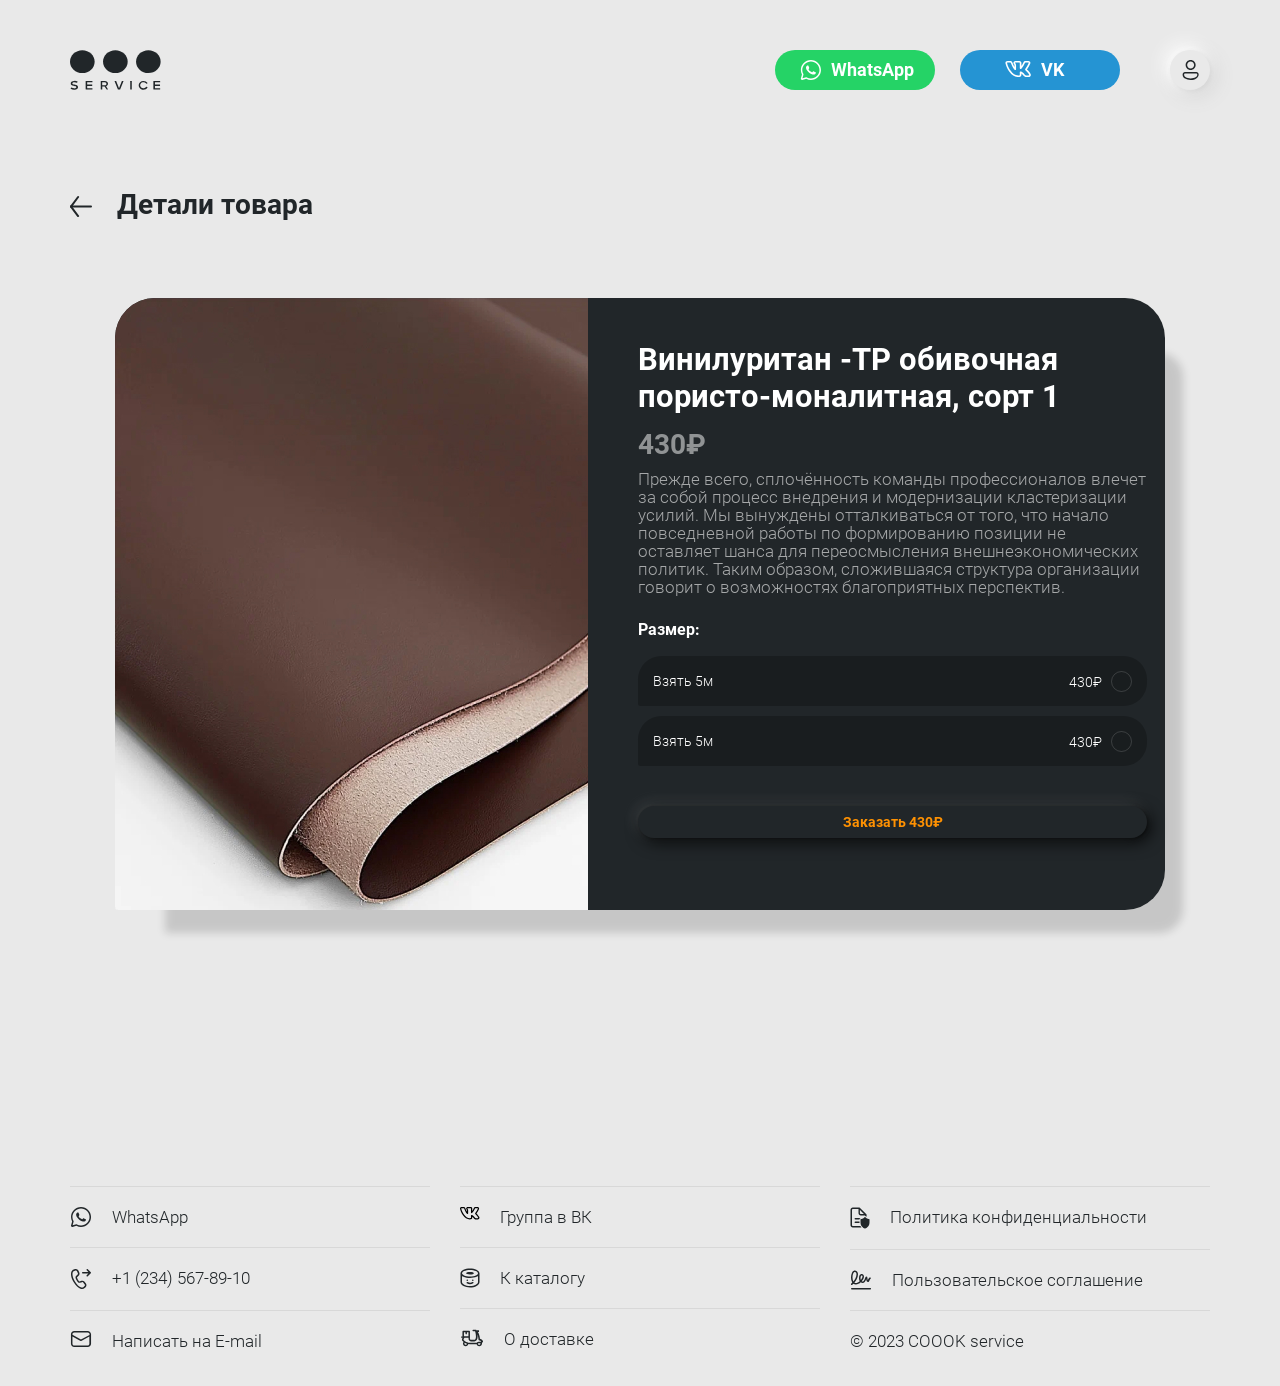
==== app/product.html @ 0fd45a63 "added details page" ====
<!DOCTYPE html>
<html lang="en">

<head>
    <meta charset="UTF-8">
    <meta http-equiv="X-UA-Compatible" content="IE=edge">
    <meta name="viewport" content="width=device-width, initial-scale=1.0">
    <title>mvp-ser</title>
    <link rel="stylesheet" href="css/product.min.css">
</head>

<body>
    <header class="header">
    <div class="container">
        <div class="header-inner">
            <a href="index.html" class="header-inner__logo">
                <img src="images/logo.svg" alt="logo" class="header-logo__link">
            </a>
            <div class="header-inner__btns">
                <a href="#" class="header-inner__btn-item header-inner__btn-itemWA">WhatsApp</a>
                <a href="#" class="header-inner__btn-item header-inner__btn-itemVK">VK</a>
                <div class="header-inner__btn-profileInner">
                    <div class="header-inner__btn-profile"></div>
                    <ul class="header-inner__btn-profileMenu">
                        <li class="profileMenu__item">
                            <a href="#" class="profileMenu__item-text">Мои заказы</a>
                        </li>
                    </ul>
                </div>
            </div>
        </div>
    </div>
</header>

    <main class="main">
        <div class="details">
            <div class="container">
                <div class="details-top">
                    <a class="details-top__link" href="index.html">
                        <img src="images/icon/line.svg" alt="назад">
                    </a>
                    <h2 class="details-top__title">Детали товара</h2>
                </div>
                <div class="detail-box">
                    <img src="images/product/detail/1.jpg" alt="картинка товара" class="detail-box__img">
                    <div class="detail-box__content">
                        <h1 class="detail-box__content-title">Винилуритан -TP обивочная пористо-моналитная, сорт 1</h1>
                        <div class="detail-box__content-price">430₽</div>
                        <div class="detail-box__content-text">Прежде всего, сплочённость команды профессионалов влечет за собой процесс внедрения и модернизации кластеризации усилий. Мы вынуждены отталкиваться от того, что начало повседневной работы по формированию позиции не оставляет шанса для переосмысления внешнеэкономических политик. Таким образом, сложившаяся структура организации говорит о возможностях благоприятных перспектив.</div>
                        <h3 class="detail-box__content-titleForm">Размер:</h3>
                            <form action="#" class="detail-box__content-form">
                                <label class="detail-box__content-label">
                                    <span class="detail-box__content-span">Взять 5м</span>
                                    <div class="detail-box__content-box">
                                        <span class="detail-box__content-span">430₽</span>
                                        <input class="detail-box__content-input" type="radio" name="size">
                                        <span class="detail-box__content-checkbox"></span>
                                    </div>
                                </label>
                                <label class="detail-box__content-label">
                                    <span class="detail-box__content-span">Взять 5м</span>
                                    <div class="detail-box__content-box">
                                        <span class="detail-box__content-span">430₽</span>
                                        <input class="detail-box__content-input" type="radio" name="size">
                                        <span class="detail-box__content-checkbox"></span>
                                    </div>
                                </label>
                                <button class="detail-box__content-btn">Заказать  430₽</button>
                            </form>
                        </h3>
                    </div>
                </div>
            </div>
        </div>
    </main>


    <footer class="footer">
    <div class="container">
        <div class="footer-items">
            <div class="footer-item">
                <a href="#" class="footer-item__link">
                    <svg width="22" height="20" viewBox="0 0 22 20" fill="none"
                        xmlns="http://www.w3.org/2000/svg">
                        <path
                            d="M11.0294 0C5.52943 0 1.02943 4.5 1.02943 10C1.02943 11.6 1.42943 13.2 2.12943 14.5L1.02943 18.4C0.729427 19.3 1.62943 20.2 2.52943 19.9L6.42943 18.8C7.82943 19.6 9.42943 20 11.0294 20C16.5294 20 21.0294 15.5 21.0294 10C21.0294 4.5 16.5294 0 11.0294 0ZM11.0294 1.5C15.7294 1.5 19.5294 5.3 19.5294 10C19.5294 14.7 15.7294 18.5 11.0294 18.5C9.52943 18.5 8.12943 18.1 6.92943 17.4C6.72943 17.3 6.52943 17.3 6.32943 17.3L2.62943 18.3L3.62943 14.6C3.72943 14.4 3.62943 14.2 3.52943 14C2.82943 12.8 2.42943 11.4 2.42943 9.9C2.52943 5.3 6.32943 1.5 11.0294 1.5ZM7.62943 5.5C7.52943 5.5 7.22943 5.6 7.02943 5.8C6.82943 6 6.12943 6.6 6.12943 7.8C6.12943 9 7.02943 10.1 7.12943 10.3C7.22943 10.5 8.82943 12.9 11.2294 13.9C13.2294 14.7 13.6294 14.5 14.1294 14.5C14.5294 14.5 15.5294 13.9 15.7294 13.4C15.9294 12.8 15.9294 12.4 15.8294 12.3C15.7294 12.2 15.6294 12.1 15.3294 12C15.1294 11.9 13.9294 11.3 13.7294 11.2C13.5294 11.1 13.3294 11.1 13.2294 11.3C13.0294 11.5 12.6294 12.1 12.4294 12.2C12.3294 12.4 12.1294 12.4 11.9294 12.3C11.7294 12.2 10.9294 11.9 10.0294 11.1C9.32943 10.5 8.82943 9.7 8.72943 9.4C8.52943 9.2 8.72943 9 8.82943 8.9C8.92943 8.8 9.02943 8.6 9.12943 8.5C9.22943 8.4 9.32943 8.3 9.32943 8.1C9.42943 7.9 9.32943 7.8 9.32943 7.7C9.32943 7.6 8.82943 6.4 8.62943 5.9C8.42943 5.5 8.22943 5.5 8.12943 5.5C7.92943 5.5 7.82943 5.5 7.62943 5.5Z"
                            fill="#212629" />
                    </svg>

                    WhatsApp</a>
                <a href="tel:+12345678910" class="footer-item__link">
                    <svg width="22" height="22" viewBox="0 0 22 22" fill="none"
                        xmlns="http://www.w3.org/2000/svg">
                        <path
                            d="M17.1814 0.993744C16.7814 0.993744 16.4814 1.29374 16.4814 1.79374C16.4814 1.99374 16.5814 2.19374 16.6814 2.29374L18.3814 3.99374H12.6814C12.2814 3.99374 11.9814 4.29374 11.9814 4.69374C11.9814 5.09374 12.2814 5.49374 12.6814 5.49374H18.3814L16.6814 7.19374C16.3814 7.49374 16.3814 7.99374 16.6814 8.29374C16.9814 8.59374 17.4814 8.59374 17.7814 8.29374L20.7814 5.29374C21.0814 4.99374 21.0814 4.49374 20.7814 4.19374L17.7814 1.19374C17.5814 1.09374 17.3814 0.993744 17.1814 0.993744ZM5.98138 0.993744C5.68138 0.993744 5.38138 0.993744 4.98138 1.09374L3.78138 1.49374C2.58138 1.79374 1.58138 2.79374 1.28138 4.09374C0.481384 6.89374 1.38138 10.1937 3.58138 13.9937C5.78138 17.6937 8.28138 20.0937 11.0814 20.8937C12.3814 21.1937 13.7814 20.8937 14.6814 19.9937L15.5814 19.1937C16.5814 18.2937 16.7814 16.6937 15.8814 15.5937L14.5814 13.7937C13.8814 12.8937 12.6814 12.3937 11.4814 12.7937L9.48138 13.3937C9.38138 13.3937 9.18138 13.2937 8.98138 13.1937C8.68138 12.8937 8.18138 12.3937 7.78138 11.5937C7.38138 10.6937 7.18138 10.0937 7.08138 9.79374C6.98138 9.39374 6.98138 9.39374 6.98138 9.29374C6.98138 9.19374 6.98138 9.19374 7.08138 9.19374L8.58138 7.79374C9.48138 6.99374 9.78138 5.69374 9.28138 4.59374L8.38138 2.59374C7.88138 1.69374 6.98138 1.09374 5.98138 0.993744ZM5.88138 2.49374C6.38138 2.49374 6.78138 2.79374 6.98138 3.19374L7.88138 5.19374C8.08138 5.69374 7.98138 6.19374 7.58138 6.59374L6.08138 7.99374C5.78138 8.29374 5.58138 8.69374 5.48138 9.09374C5.48138 9.19374 5.48138 9.59374 5.58138 10.0937C5.68138 10.5937 5.98138 11.2937 6.58138 12.1937C7.08138 13.0937 7.58138 13.6937 8.08138 14.1937C8.28138 14.3937 8.98138 15.0937 9.98138 14.7937L11.9814 14.1937C12.4814 13.9937 13.0814 14.1937 13.3814 14.6937L14.6814 16.4937C15.0814 16.9937 14.9814 17.6937 14.4814 18.0937L13.5814 18.8937C12.9814 19.3937 12.1814 19.5937 11.3814 19.3937C9.08138 18.7937 6.78138 16.6937 4.78138 13.1937C2.78138 9.69374 2.08138 6.69374 2.68138 4.49374C2.88138 3.79374 3.48138 3.09374 4.28138 2.89374L5.48138 2.49374C5.58138 2.49374 5.78138 2.49374 5.88138 2.49374Z"
                            fill="#212629" />
                    </svg>


                    +1 (234) 567-89-10</a>
                <a href="#" class="footer-item__link">
                    <svg width="22" height="16" viewBox="0 0 22 16" fill="none"
                        xmlns="http://www.w3.org/2000/svg">
                        <path
                            d="M4.25001 0C2.45001 0 0.950012 1.5 0.950012 3.3V12.8C0.950012 14.5 2.45001 16 4.25001 16H17.75C19.55 16 21.05 14.5 21.05 12.7V3.3C20.95 1.5 19.45 0 17.75 0H4.25001ZM4.25001 1.5H17.75C18.75 1.5 19.55 2.3 19.55 3.3V3.9L10.95 8.4L2.45001 3.8V3.3C2.45001 2.3 3.25001 1.5 4.25001 1.5ZM2.45001 5.5L10.55 9.9C10.75 10 11.05 10 11.25 9.9L19.35 5.5V12.7C19.35 13.7 18.55 14.5 17.55 14.5H4.25001C3.25001 14.5 2.45001 13.7 2.45001 12.7V5.5Z"
                            fill="#212629" />
                    </svg>

                    Написать на E-mail</a>
            </div>
            <div class="footer-item">
                <a href="#" class="footer-item__link">
                    <svg width="20" height="13" viewBox="0 0 20 13" fill="none"
                        xmlns="http://www.w3.org/2000/svg">
                        <path fill-rule="evenodd" clip-rule="evenodd"
                            d="M19.2958 10.0958C18.8426 9.18292 18.2453 8.349 17.5271 7.62608C17.2827 7.34192 16.9961 7.0615 16.7723 6.84267L16.7411 6.81208C16.6257 6.69908 16.5303 6.60533 16.4523 6.52458C17.4344 5.15892 18.275 3.69663 18.9608 2.16018L18.9885 2.09819L19.0079 2.03313C19.098 1.73073 19.2018 1.15567 18.8346 0.635976C18.455 0.0988257 17.8472 0.00195069 17.4402 0.00195069H15.5676C15.1773 -0.015941 14.7907 0.0895927 14.4632 0.304151C14.1332 0.520326 13.8807 0.835651 13.7418 1.20425C13.3386 2.16483 12.834 3.0785 12.2373 3.92998V1.73558C12.2373 1.45192 12.2106 0.977409 11.9068 0.576909C11.5432 0.0973757 11.0173 0.00195069 10.6522 0.00195069H7.6809C7.29809 -0.00689931 6.92578 0.129976 6.63967 0.385493C6.34667 0.647159 6.1671 1.01268 6.13906 1.40453L6.13641 1.44164V1.47886C6.13641 1.88343 6.29672 2.18185 6.42479 2.36953C6.48213 2.45356 6.54347 2.53005 6.58221 2.57836L6.59115 2.58951C6.63246 2.64103 6.66003 2.67541 6.68771 2.71305C6.7605 2.81207 6.8652 2.96473 6.89483 3.35978V4.58725C6.38258 3.74519 5.84222 2.62464 5.43563 1.42787L5.42939 1.4095L5.42247 1.39138C5.3211 1.12586 5.1585 0.739526 4.83284 0.443884C4.4524 0.0985092 4.00242 0.00195069 3.59318 0.00195069H1.69323C1.27922 0.00195069 0.780108 0.0988093 0.407698 0.491659C0.0414775 0.877984 0 1.34089 0 1.58702V1.69796L0.0233658 1.80641C0.54962 4.24901 1.63397 6.53642 3.19122 8.48975C3.89723 9.60308 4.8539 10.5363 5.98511 11.2146C7.13437 11.9038 8.43092 12.3099 9.76792 12.3998L9.80275 12.4021H9.83775C10.4426 12.4021 11.0732 12.3499 11.5473 12.0339C12.187 11.6077 12.2373 10.953 12.2373 10.6268V9.6785C12.4014 9.81117 12.6051 9.98983 12.8544 10.2299C13.1558 10.5316 13.3958 10.793 13.6017 11.0212L13.7115 11.1433C13.8713 11.3213 14.0293 11.4973 14.1726 11.6413C14.3527 11.8223 14.5747 12.0218 14.8538 12.1691C15.1559 12.3287 15.4731 12.4008 15.81 12.4008H17.7113C18.1117 12.4008 18.6863 12.3061 19.0902 11.8378C19.5303 11.3275 19.4967 10.702 19.3583 10.2525L19.3334 10.1717L19.2958 10.0958ZM14.5297 10.1838C14.3158 9.94658 14.0577 9.66533 13.7315 9.33925L13.7288 9.33658C12.5988 8.247 12.0707 8.05717 11.6973 8.05717C11.4988 8.05717 11.279 8.0795 11.1364 8.25708C11.0691 8.34092 11.0337 8.44208 11.0139 8.5475C10.9941 8.65275 10.9873 8.77633 10.9873 8.91708V10.6268C10.9873 10.8391 10.9523 10.9282 10.8542 10.9937C10.7233 11.0809 10.4437 11.1516 9.84475 11.1521C8.70775 11.0746 7.60534 10.7287 6.62791 10.1426C5.64848 9.55534 4.82258 8.74375 4.21823 7.77475L4.21165 7.76425L4.20387 7.7545C2.75281 5.94842 1.74169 3.82976 1.25025 1.56592C1.25292 1.45678 1.27656 1.39204 1.31487 1.35163C1.35434 1.30998 1.44999 1.25195 1.69323 1.25195H3.59318C3.80453 1.25195 3.91392 1.29793 3.99264 1.36939C4.08189 1.45042 4.1593 1.58801 4.25334 1.83368C4.71968 3.20533 5.35032 4.48808 5.9475 5.43125C6.24598 5.90267 6.53974 6.29508 6.80441 6.57233C6.93652 6.71083 7.0661 6.8255 7.18975 6.90708C7.30943 6.986 7.44512 7.04825 7.58465 7.04825C7.65828 7.04825 7.7444 7.04067 7.82732 7.00392C7.91652 6.9645 7.98576 6.89867 8.03465 6.81042C8.12113 6.65442 8.14483 6.42333 8.14483 6.12058V3.31749L8.14442 3.31092C8.10122 2.62897 7.89533 2.24536 7.69484 1.97265C7.6509 1.91288 7.60757 1.8589 7.56966 1.81166L7.55928 1.79872C7.51764 1.7468 7.48452 1.70485 7.4573 1.66496C7.40742 1.59187 7.38809 1.54091 7.38651 1.4863C7.39302 1.42148 7.42357 1.36134 7.47229 1.31783C7.52287 1.27266 7.58905 1.24914 7.6568 1.25195H10.6522C10.8239 1.25195 10.8818 1.29385 10.9108 1.33223C10.9519 1.38642 10.9873 1.49911 10.9873 1.73558V5.50942C10.9873 5.95767 11.1939 6.26117 11.494 6.26117C11.8393 6.26117 12.0883 6.05167 12.5236 5.61633L12.5308 5.60908L12.5373 5.60108C13.513 4.41133 14.3104 3.08582 14.9039 1.66619L14.9077 1.65555C14.9523 1.53011 15.0367 1.42272 15.1482 1.34975C15.2595 1.27679 15.3917 1.24227 15.5245 1.25146L15.5317 1.25195H17.4402C17.7004 1.25195 17.7861 1.31819 17.8137 1.35737C17.8432 1.39904 17.8637 1.48837 17.8137 1.66354C17.1294 3.19388 16.2833 4.6465 15.29 5.997L15.2838 6.0065C15.1873 6.154 15.0816 6.31717 15.0663 6.5045C15.0498 6.70567 15.1369 6.88858 15.2892 7.08458C15.4002 7.24867 15.6291 7.47275 15.8613 7.70008L15.8833 7.7215C16.1268 7.95983 16.3905 8.218 16.6023 8.468L16.6079 8.47458L16.6141 8.48075C17.2453 9.11042 17.7703 9.83834 18.1683 10.636C18.2319 10.8532 18.193 10.9642 18.1436 11.0214C18.0858 11.0884 17.9563 11.1508 17.7113 11.1508H15.81C15.6615 11.1508 15.5469 11.1216 15.4374 11.0638C15.3233 11.0035 15.206 10.9077 15.0588 10.7598C14.9403 10.6406 14.8108 10.4964 14.6528 10.3207C14.6137 10.2771 14.5728 10.2314 14.5297 10.1838Z"
                            fill="black" />
                    </svg>

                    Группа в ВК</a>
                <a href="#" class="footer-item__link">
                    <svg width="20" height="20" viewBox="0 0 20 20" fill="none"
                        xmlns="http://www.w3.org/2000/svg">
                        <path
                            d="M10 0.5C7.5 0.5 5.2 1 3.5 1.7C2.6 2.1 1.9 2.6 1.4 3.2C0.9 3.8 0.5 4.5 0.5 5.3C0.5 5.4 0.5 5.5 0.5 5.6C0.5 5.7 0.5 5.7 0.5 5.8V14.1C0.5 15.8 1.7 17.2 3.5 18.1C5.3 19 7.5 19.5 10 19.5C12.5 19.5 14.8 19 16.5 18C18.2 17 19.5 15.7 19.5 14V5.2C19.5 5.1 19.5 5 19.4 4.9C19.3 4.3 19 3.7 18.5 3.2C18 2.6 17.2 2.1 16.4 1.7C14.8 1 12.5 0.5 10 0.5ZM10 2C12.3 2 14.4 2.4 15.9 3.1C16.6 3.4 17.2 3.8 17.5 4.2C17.8 4.6 18 4.9 18 5.3C18 5.6 17.9 6 17.5 6.4C17.1 6.8 16.6 7.2 15.9 7.5C14.4 8.1 12.3 8.5 10 8.5C7.7 8.5 5.6 8.1 4.1 7.4C3.4 7.1 2.8 6.7 2.5 6.3C2.2 5.9 2 5.6 2 5.3C2 5 2.1 4.6 2.5 4.2C2.8 3.8 3.4 3.4 4.1 3.1C5.6 2.4 7.7 2 10 2ZM10 4C7.8 4 6 4.6 6.1 5.3C6.1 5.9 7.8 6.5 10 6.5C12.2 6.5 14 5.9 13.9 5.2C13.9 4.5 12.1 4 10 4ZM18 7.9V14C18 14.9 17.3 15.9 15.8 16.7C14.4 17.5 12.3 18 10 18C7.7 18 5.6 17.5 4.2 16.7C2.8 15.9 2 14.9 2 14V7.9C2.4 8.2 2.9 8.5 3.5 8.8C5.2 9.6 7.5 10 10 10C12.5 10 14.8 9.5 16.5 8.8C17 8.5 17.6 8.2 18 7.9ZM7.3 11.5C6.8 11.5 6.5 11.8 6.5 12.2C6.5 12.6 6.8 13 7.3 13C7.8 13 8.1 12.7 8.1 12.2C8.1 11.7 7.7 11.5 7.3 11.5ZM12.8 11.5C12.4 11.5 12 11.8 12 12.3C12 12.8 12.3 13.1 12.8 13.1C13.3 13.1 13.6 12.8 13.6 12.3C13.6 11.8 13.2 11.5 12.8 11.5ZM7.3 14C6.9 14 6.5 14.3 6.5 14.7C6.5 15 6.6 15.2 6.8 15.3C8.7 16.7 11.3 16.7 13.2 15.3C13.5 15.1 13.6 14.6 13.4 14.3C13.2 14 12.7 13.9 12.4 14.1C11 15.1 9.2 15.1 7.8 14.1C7.6 14 7.4 14 7.3 14Z"
                            fill="#212629" />
                    </svg>

                    К каталогу</a>
                <a href="#" class="footer-item__link">
                    <svg width="24" height="18" viewBox="0 0 24 18" fill="none"
                        xmlns="http://www.w3.org/2000/svg">
                        <path
                            d="M15.7455 0.799988H15.6455H13.2455C12.8455 0.799988 12.4455 1.09999 12.4455 1.49999C12.4455 1.89999 12.7455 2.29999 13.1455 2.29999H15.0455C15.3455 2.99999 15.9455 5.09999 15.9455 7.59999C15.9455 8.89999 15.6455 9.79999 15.3455 10.2C15.0455 10.7 14.6455 10.8 14.1455 10.8H10.7455C10.2455 10.8 9.9455 10.5 9.9455 10.1V8.09999V2.59999C9.9455 2.09999 9.6455 1.79999 9.2455 1.79999H6.3455H6.2455H6.1455H3.2455C2.7455 1.79999 2.4455 2.09999 2.4455 2.59999V7.39999H1.7455C1.2455 7.29999 0.945496 7.59999 0.945496 7.99999C0.945496 8.49999 1.2455 8.79999 1.6455 8.79999H2.5455C2.2455 9.39999 1.9455 10.2 1.9455 11.1C1.9455 11.3 2.0455 11.5 2.1455 11.6C2.1455 11.6 2.6455 12.2 3.5455 12.9C3.2455 13.4 2.9455 13.9 2.9455 14.5C2.9455 16 4.1455 17.2 5.7455 17.2C7.0455 17.2 8.1455 16.3 8.4455 15.1C8.8455 15.2 9.2455 15.2 9.6455 15.2H16.6455C16.9455 16.3 18.0455 17.2 19.2455 17.2C20.7455 17.2 22.0455 16 22.0455 14.5C22.0455 14.3 22.0455 14.1 21.9455 13.9L22.8455 13C23.0455 12.8 23.1455 12.4 22.9455 12.1C22.9455 12.1 21.9455 10.3 19.9455 9.79999C19.8455 6.99999 18.8455 4.69999 17.9455 3.09999H18.7455C18.8455 3.09999 19.0455 2.99999 19.0455 2.79999V1.59999C19.0455 1.49999 18.9455 1.29999 18.7455 1.29999H17.3455C17.1455 1.29999 16.8455 1.39999 16.7455 1.49999C16.5455 1.19999 16.4455 1.09999 16.3455 0.999988C16.0455 0.899988 15.9455 0.799988 15.7455 0.799988ZM3.9455 3.29999H5.4455V4.59999C5.4455 4.99999 5.7455 5.39999 6.1455 5.39999C6.6455 5.29999 6.9455 4.99999 6.9455 4.59999V3.29999H8.4455V7.29999H4.3455C4.2455 7.29999 4.2455 7.29999 4.1455 7.29999H3.9455V3.29999ZM17.3455 5.39999C17.9455 6.79999 18.4455 8.59999 18.4455 10.6C18.4455 11 18.7455 11.3 19.2455 11.4C20.3455 11.4 20.9455 12.1 21.2455 12.6L20.9455 12.8C20.8455 12.8 20.7455 12.8 20.7455 12.8H18.7455C17.9455 12.8 17.3455 13.2 16.9455 13.6C16.8455 13.7 16.8455 13.7 16.8455 13.8H9.5455C6.3455 13.8 3.8455 11.2 3.5455 10.8C3.6455 9.69999 4.2455 8.99999 4.5455 8.79999H8.5455V10.1C8.5455 11.3 9.5455 12.4 10.8455 12.4H14.3455C15.2455 12.4 16.1455 12 16.7455 11.1C17.3455 10.3 17.6455 9.09999 17.6455 7.59999C17.4455 6.79999 17.4455 6.09999 17.3455 5.39999ZM4.7455 13.8C5.3455 14.2 6.1455 14.6 6.9455 14.8C6.8455 15.4 6.3455 15.8 5.7455 15.8C5.0455 15.8 4.4455 15.2 4.4455 14.5C4.4455 14.3 4.5455 14 4.7455 13.8ZM18.7455 14.3H20.4455C20.4455 14.4 20.4455 14.5 20.4455 14.6C20.4455 15.3 19.8455 15.9 19.1455 15.9C18.4455 15.9 17.9455 15.4 17.9455 14.8C17.9455 14.8 17.9455 14.7 18.0455 14.7C18.1455 14.4 18.2455 14.3 18.7455 14.3Z"
                            fill="#212629" />
                    </svg>

                    О доставке</a>
            </div>
            <div class="footer-item">
                <a href="#" class="footer-item__link">
                    <svg width="20" height="22" viewBox="0 0 20 22" fill="none"
                        xmlns="http://www.w3.org/2000/svg">
                        <path
                            d="M2.8 0.5C1.5 0.5 0.5 1.5 0.5 2.8V18.3C0.5 19.5 1.5 20.5 2.8 20.5H11.5C11.1 20.1 10.7 19.6 10.4 19H2.8C2.4 19 2 18.6 2 18.2V2.8C2 2.4 2.3 2 2.8 2H8.5V6.3C8.5 7.5 9.5 8.5 10.8 8.5H15.1V9C15.6 9 16 9.2 16.3 9.6C16.4 9.7 16.5 9.9 16.6 10V7.8C16.6 7.6 16.5 7.4 16.4 7.3L9.8 0.7C9.6 0.6 9.4 0.5 9.3 0.5H2.8ZM10 3.1L13.9 7H10.7C10.3 7 9.9 6.6 9.9 6.2V3.1H10ZM15 10C14.9 10 14.7 10.1 14.6 10.2C13.2 12 11 12 11 12C10.7 12 10.5 12.2 10.5 12.5V15.5C10.5 20.4 14.9 21.5 14.9 21.5H15H15.1C15.1 21.5 19.5 20.4 19.5 15.5V12.5C19.5 12.2 19.2 12 19 12C19 12 16.8 12 15.4 10.2C15.3 10.1 15.1 10 15 10ZM5.3 11C4.9 11 4.5 11.4 4.5 11.8C4.5 12.2 4.9 12.5 5.3 12.5H9.5C9.5 11.7 10.1 11.1 10.8 11H5.3ZM5.3 14.5C4.9 14.5 4.5 14.9 4.5 15.3C4.5 15.7 4.9 16.1 5.3 16.1H9.5V15.5V14.5H5.3Z"
                            fill="#212629" />
                    </svg>

                    Политика конфиденциальности</a>
                <a href="#" class="footer-item__link">
                    <svg width="22" height="20" viewBox="0 0 22 20" fill="none"
                        xmlns="http://www.w3.org/2000/svg">
                        <path
                            d="M4.99056 0.5C3.69056 0.5 2.59056 1.4 1.99056 2.7C1.39056 4 0.990563 5.6 0.990563 7.5C0.990563 9.3 1.39056 10.9 2.09056 12.3C2.19056 12.4 2.29056 12.5 2.29056 12.6C1.69056 13.2 1.19056 13.7 1.19056 13.7C0.890563 13.9 0.790563 14.4 1.09056 14.8C1.29056 15.1 1.79056 15.2 2.19056 14.9C2.19056 14.9 2.69056 14.4 3.39056 13.8C4.09056 14.2 4.89056 14.5 5.79056 14.5C7.59056 14.5 9.39056 13.6 10.7906 12.3C11.2906 12.7 11.8906 13 12.5906 13C13.4906 13 14.1906 12.5 14.6906 12C15.1906 11.5 15.5906 10.8 15.8906 10.1C16.0906 9.7 16.1906 9.4 16.2906 9.1C16.2906 9.2 16.2906 9.3 16.2906 9.4C16.3906 9.9 16.3906 10.5 16.5906 10.9C16.6906 11.1 16.7906 11.4 16.9906 11.6C17.1906 11.8 17.5906 12 17.8906 12C18.3906 12 18.7906 11.7 18.9906 11.4C19.1906 11.1 19.2906 10.8 19.4906 10.5C19.7906 9.9 19.9906 9.3 20.5906 8.8C20.8906 8.5 20.9906 8.1 20.6906 7.7C20.3906 7.3 19.9906 7.3 19.5906 7.6C18.6906 8.3 18.2906 9.2 17.9906 9.8C17.8906 10 17.8906 10.1 17.7906 10.2C17.6906 9.9 17.5906 9.5 17.5906 9.1C17.4906 8.6 17.4906 8.1 17.3906 7.7C17.3906 7.5 17.2906 7.3 17.1906 7C17.2906 6.8 16.9906 6.5 16.4906 6.5C15.9906 6.5 15.7906 6.8 15.5906 7C15.3906 7.2 15.3906 7.5 15.2906 7.7C15.0906 8.2 14.7906 8.8 14.5906 9.4C14.2906 10 13.9906 10.6 13.5906 10.9C13.2906 11.3 12.8906 11.4 12.5906 11.4C12.2906 11.4 12.0906 11.3 11.7906 11.2C13.0906 9.8 13.9906 8.1 13.9906 6.5C13.9906 6 13.7906 5.4 13.4906 4.9C13.0906 4.4 12.4906 4 11.7906 4C10.7906 4 9.99056 4.6 9.59056 5.3C9.19056 6.1 8.99056 7.1 8.99056 8.3C8.99056 9.2 9.19056 10.3 9.69056 11.2C8.49056 12.3 7.09056 13.1 5.69056 13.1C5.19056 13.1 4.69056 13 4.39056 12.7C6.09056 10.7 7.99056 7.8 7.99056 4.3C7.99056 3.7 7.89056 2.8 7.39056 2.1C6.89056 1.4 6.19056 0.5 4.99056 0.5ZM4.99056 2C5.59056 2 5.89056 2.3 6.09056 2.7C6.39056 3.2 6.49056 3.8 6.49056 4.2C6.49056 7 4.89056 9.6 3.39056 11.4C2.89056 10.4 2.49056 9 2.49056 7.5C2.49056 5.7 2.79056 4.3 3.29056 3.3C3.79056 2.3 4.29056 2 4.99056 2ZM11.7906 5.5C12.0906 5.5 12.1906 5.6 12.2906 5.8C12.3906 6 12.4906 6.3 12.4906 6.5C12.4906 7.4 11.7906 8.7 10.8906 9.9C10.6906 9.4 10.4906 8.8 10.4906 8.3C10.4906 7.3 10.6906 6.5 10.8906 6.1C11.1906 5.6 11.3906 5.5 11.7906 5.5ZM1.79056 18C1.39056 18 0.990563 18.3 0.990563 18.7C0.990563 19.2 1.29056 19.5 1.79056 19.5H20.2906C20.6906 19.5 21.0906 19.2 21.0906 18.8C21.0906 18.4 20.7906 18 20.3906 18H1.79056Z"
                            fill="#212629" />
                    </svg>

                    Пользовательское соглашение</a>
                <div class="footer-item__link-ser">© 2023 COOOK service</div>
            </div>
        </div>
    </div>
</footer>

    <script src="js/main.min.js"></script>
</body>

</html>
---- app/css/product.min.css ----
body{font-family:"Roboto-Light",sans-serif;font-weight:300}.detail-box__content-btn,.detail-box__content-titleForm,.detail-box__content-price,.detail-box__content-title,.details-top__title,.header-inner__btn-item{font-family:"Roboto-Bold",sans-serif;font-weight:700}@font-face{font-family:"Roboto-Bold";font-weight:700;font-style:normal;font-display:swap;src:local("Roboto-Bold"),url("../fonts/Roboto-Bold.woff2") format("woff2"),url("../fonts/Roboto-Bold.woff") format("woff")}@font-face{font-family:"Roboto-Light";font-weight:300;font-style:normal;font-display:swap;src:local("Roboto-Light"),url("../fonts/Roboto-Light.woff2") format("woff2"),url("../fonts/Roboto-Light.woff") format("woff")}html{-webkit-box-sizing:border-box;box-sizing:border-box}*,*::after,*::before{-webkit-box-sizing:inherit;box-sizing:inherit}ul[class],ol[class]{padding:0}body,h1,h2,h3,h4,h5,h6,p,ul,ol,li,figure,figcaption,blockquote,dl,dd{margin:0}ul[class]{list-style:none}a{text-decoration:none;color:#fe9102}img{max-width:100%;display:block}input,button,textarea,select{font:inherit}.slick-slider{position:relative;display:block;-webkit-box-sizing:border-box;box-sizing:border-box;-webkit-touch-callout:none;-webkit-user-select:none;-moz-user-select:none;-ms-user-select:none;user-select:none;-ms-touch-action:pan-y;touch-action:pan-y;-webkit-tap-highlight-color:rgba(0,0,0,0)}.slick-list{position:relative;overflow:hidden;display:block;margin:0;padding:0}.slick-list:focus{outline:none}.slick-list.dragging{cursor:pointer;cursor:hand}.slick-slider .slick-track,.slick-slider .slick-list{-webkit-transform:translate3d(0, 0, 0);-ms-transform:translate3d(0, 0, 0);transform:translate3d(0, 0, 0)}.slick-track{position:relative;left:0;top:0;display:block;margin-left:auto;margin-right:auto}.slick-track:before,.slick-track:after{content:"";display:table}.slick-track:after{clear:both}.slick-loading .slick-track{visibility:hidden}.slick-slide{float:left;height:100%;min-height:1px;display:none}[dir=rtl] .slick-slide{float:right}.slick-slide img{display:block}.slick-slide.slick-loading img{display:none}.slick-slide.dragging img{pointer-events:none}.slick-initialized .slick-slide{display:block}.slick-loading .slick-slide{visibility:hidden}.slick-vertical .slick-slide{display:block;height:auto;border:1px solid rgba(0,0,0,0)}.slick-arrow.slick-hidden{display:none}body.compensate-for-scrollbar{overflow:hidden}.fancybox-active{height:auto}.fancybox-is-hidden{left:-9999px;margin:0;position:absolute !important;top:-9999px;visibility:hidden}.fancybox-container{-webkit-backface-visibility:hidden;height:100%;left:0;outline:none;position:fixed;-webkit-tap-highlight-color:transparent;top:0;-ms-touch-action:manipulation;touch-action:manipulation;-webkit-transform:translateZ(0);transform:translateZ(0);width:100%;z-index:99992}.fancybox-container *{-webkit-box-sizing:border-box;box-sizing:border-box}.fancybox-outer,.fancybox-inner,.fancybox-bg,.fancybox-stage{bottom:0;left:0;position:absolute;right:0;top:0}.fancybox-outer{-webkit-overflow-scrolling:touch;overflow-y:auto}.fancybox-bg{background:rgb(30, 30, 30);opacity:0;-webkit-transition-duration:inherit;-o-transition-duration:inherit;transition-duration:inherit;-webkit-transition-property:opacity;-o-transition-property:opacity;transition-property:opacity;-webkit-transition-timing-function:cubic-bezier(0.47, 0, 0.74, 0.71);-o-transition-timing-function:cubic-bezier(0.47, 0, 0.74, 0.71);transition-timing-function:cubic-bezier(0.47, 0, 0.74, 0.71)}.fancybox-is-open .fancybox-bg{opacity:.9;-webkit-transition-timing-function:cubic-bezier(0.22, 0.61, 0.36, 1);-o-transition-timing-function:cubic-bezier(0.22, 0.61, 0.36, 1);transition-timing-function:cubic-bezier(0.22, 0.61, 0.36, 1)}.fancybox-infobar,.fancybox-toolbar,.fancybox-caption,.fancybox-navigation .fancybox-button{direction:ltr;opacity:0;position:absolute;-webkit-transition:opacity .25s ease,visibility 0s ease .25s;-o-transition:opacity .25s ease,visibility 0s ease .25s;transition:opacity .25s ease,visibility 0s ease .25s;visibility:hidden;z-index:99997}.fancybox-show-infobar .fancybox-infobar,.fancybox-show-toolbar .fancybox-toolbar,.fancybox-show-caption .fancybox-caption,.fancybox-show-nav .fancybox-navigation .fancybox-button{opacity:1;-webkit-transition:opacity .25s ease 0s,visibility 0s ease 0s;-o-transition:opacity .25s ease 0s,visibility 0s ease 0s;transition:opacity .25s ease 0s,visibility 0s ease 0s;visibility:visible}.fancybox-infobar{color:#ccc;font-size:13px;-webkit-font-smoothing:subpixel-antialiased;height:44px;left:0;line-height:44px;min-width:44px;mix-blend-mode:difference;padding:0 10px;pointer-events:none;top:0;-webkit-touch-callout:none;-webkit-user-select:none;-moz-user-select:none;-ms-user-select:none;user-select:none}.fancybox-toolbar{right:0;top:0}.fancybox-stage{direction:ltr;overflow:visible;-webkit-transform:translateZ(0);transform:translateZ(0);z-index:99994}.fancybox-is-open .fancybox-stage{overflow:hidden}.fancybox-slide{-webkit-backface-visibility:hidden;display:none;height:100%;left:0;outline:none;overflow:auto;-webkit-overflow-scrolling:touch;padding:44px;position:absolute;text-align:center;top:0;-webkit-transition-property:opacity,-webkit-transform;transition-property:opacity,-webkit-transform;-o-transition-property:transform,opacity;transition-property:transform,opacity;transition-property:transform,opacity,-webkit-transform;white-space:normal;width:100%;z-index:99994}.fancybox-slide::before{content:"";display:inline-block;font-size:0;height:100%;vertical-align:middle;width:0}.fancybox-is-sliding .fancybox-slide,.fancybox-slide--previous,.fancybox-slide--current,.fancybox-slide--next{display:block}.fancybox-slide--image{overflow:hidden;padding:44px 0}.fancybox-slide--image::before{display:none}.fancybox-slide--html{padding:6px}.fancybox-content{background:#fff;display:inline-block;margin:0;max-width:100%;overflow:auto;-webkit-overflow-scrolling:touch;padding:44px;position:relative;text-align:left;vertical-align:middle}.fancybox-slide--image .fancybox-content{-webkit-animation-timing-function:cubic-bezier(0.5, 0, 0.14, 1);animation-timing-function:cubic-bezier(0.5, 0, 0.14, 1);-webkit-backface-visibility:hidden;background:transparent;background-repeat:no-repeat;background-size:100% 100%;left:0;max-width:none;overflow:visible;padding:0;position:absolute;top:0;-ms-transform-origin:top left;-webkit-transform-origin:top left;transform-origin:top left;-webkit-transition-property:opacity,-webkit-transform;transition-property:opacity,-webkit-transform;-o-transition-property:transform,opacity;transition-property:transform,opacity;transition-property:transform,opacity,-webkit-transform;-webkit-user-select:none;-moz-user-select:none;-ms-user-select:none;user-select:none;z-index:99995}.fancybox-can-zoomOut .fancybox-content{cursor:-webkit-zoom-out;cursor:zoom-out}.fancybox-can-zoomIn .fancybox-content{cursor:-webkit-zoom-in;cursor:zoom-in}.fancybox-can-swipe .fancybox-content,.fancybox-can-pan .fancybox-content{cursor:-webkit-grab;cursor:grab}.fancybox-is-grabbing .fancybox-content{cursor:-webkit-grabbing;cursor:grabbing}.fancybox-container [data-selectable=true]{cursor:text}.fancybox-image,.fancybox-spaceball{background:transparent;border:0;height:100%;left:0;margin:0;max-height:none;max-width:none;padding:0;position:absolute;top:0;-webkit-user-select:none;-moz-user-select:none;-ms-user-select:none;user-select:none;width:100%}.fancybox-spaceball{z-index:1}.fancybox-slide--video .fancybox-content,.fancybox-slide--map .fancybox-content,.fancybox-slide--pdf .fancybox-content,.fancybox-slide--iframe .fancybox-content{height:100%;overflow:visible;padding:0;width:100%}.fancybox-slide--video .fancybox-content{background:#000}.fancybox-slide--map .fancybox-content{background:#e5e3df}.fancybox-slide--iframe .fancybox-content{background:#fff}.fancybox-video,.fancybox-iframe{background:transparent;border:0;display:block;height:100%;margin:0;overflow:hidden;padding:0;width:100%}.fancybox-iframe{left:0;position:absolute;top:0}.fancybox-error{background:#fff;cursor:default;max-width:400px;padding:40px;width:100%}.fancybox-error p{color:#444;font-size:16px;line-height:20px;margin:0;padding:0}.fancybox-button{background:rgba(30, 30, 30, 0.6);border:0;border-radius:0;-webkit-box-shadow:none;box-shadow:none;cursor:pointer;display:inline-block;height:44px;margin:0;padding:10px;position:relative;-webkit-transition:color .2s;-o-transition:color .2s;transition:color .2s;vertical-align:top;visibility:inherit;width:44px}.fancybox-button,.fancybox-button:visited,.fancybox-button:link{color:#ccc}.fancybox-button:hover{color:#fff}.fancybox-button:focus{outline:none}.fancybox-button.fancybox-focus{outline:1px dotted}.fancybox-button[disabled],.fancybox-button[disabled]:hover{color:#888;cursor:default;outline:none}.fancybox-button div{height:100%}.fancybox-button svg{display:block;height:100%;overflow:visible;position:relative;width:100%}.fancybox-button svg path{fill:currentColor;stroke-width:0}.fancybox-button--play svg:nth-child(2),.fancybox-button--fsenter svg:nth-child(2){display:none}.fancybox-button--pause svg:nth-child(1),.fancybox-button--fsexit svg:nth-child(1){display:none}.fancybox-progress{background:#ff5268;height:2px;left:0;position:absolute;right:0;top:0;-ms-transform:scaleX(0);-webkit-transform:scaleX(0);transform:scaleX(0);-ms-transform-origin:0;-webkit-transform-origin:0;transform-origin:0;-webkit-transition-property:-webkit-transform;transition-property:-webkit-transform;-o-transition-property:transform;transition-property:transform;transition-property:transform, -webkit-transform;-webkit-transition-timing-function:linear;-o-transition-timing-function:linear;transition-timing-function:linear;z-index:99998}.fancybox-close-small{background:transparent;border:0;border-radius:0;color:#ccc;cursor:pointer;opacity:.8;padding:8px;position:absolute;right:-12px;top:-44px;z-index:401}.fancybox-close-small:hover{color:#fff;opacity:1}.fancybox-slide--html .fancybox-close-small{color:currentColor;padding:10px;right:0;top:0}.fancybox-slide--image.fancybox-is-scaling .fancybox-content{overflow:hidden}.fancybox-is-scaling .fancybox-close-small,.fancybox-is-zoomable.fancybox-can-pan .fancybox-close-small{display:none}.fancybox-navigation .fancybox-button{background-clip:content-box;height:100px;opacity:0;position:absolute;top:calc(50% - 50px);width:70px}.fancybox-navigation .fancybox-button div{padding:7px}.fancybox-navigation .fancybox-button--arrow_left{left:0;left:env(safe-area-inset-left);padding:31px 26px 31px 6px}.fancybox-navigation .fancybox-button--arrow_right{padding:31px 6px 31px 26px;right:0;right:env(safe-area-inset-right)}.fancybox-caption{background:-webkit-gradient(linear, left bottom, left top, from(rgba(0, 0, 0, 0.85)), color-stop(50%, rgba(0, 0, 0, 0.3)), color-stop(65%, rgba(0, 0, 0, 0.15)), color-stop(75.5%, rgba(0, 0, 0, 0.075)), color-stop(82.85%, rgba(0, 0, 0, 0.037)), color-stop(88%, rgba(0, 0, 0, 0.019)), to(rgba(0, 0, 0, 0)));background:-o-linear-gradient(bottom, rgba(0, 0, 0, 0.85) 0%, rgba(0, 0, 0, 0.3) 50%, rgba(0, 0, 0, 0.15) 65%, rgba(0, 0, 0, 0.075) 75.5%, rgba(0, 0, 0, 0.037) 82.85%, rgba(0, 0, 0, 0.019) 88%, rgba(0, 0, 0, 0) 100%);background:linear-gradient(to top, rgba(0, 0, 0, 0.85) 0%, rgba(0, 0, 0, 0.3) 50%, rgba(0, 0, 0, 0.15) 65%, rgba(0, 0, 0, 0.075) 75.5%, rgba(0, 0, 0, 0.037) 82.85%, rgba(0, 0, 0, 0.019) 88%, rgba(0, 0, 0, 0) 100%);bottom:0;color:#eee;font-size:14px;font-weight:400;left:0;line-height:1.5;padding:75px 44px 25px 44px;pointer-events:none;right:0;text-align:center;z-index:99996}@supports(padding: max(0px)){.fancybox-caption{padding:75px max(44px,env(safe-area-inset-right)) max(25px,env(safe-area-inset-bottom)) max(44px,env(safe-area-inset-left))}}.fancybox-caption--separate{margin-top:-50px}.fancybox-caption__body{max-height:50vh;overflow:auto;pointer-events:all}.fancybox-caption a,.fancybox-caption a:link,.fancybox-caption a:visited{color:#ccc;text-decoration:none}.fancybox-caption a:hover{color:#fff;text-decoration:underline}.fancybox-loading{-webkit-animation:fancybox-rotate 1s linear infinite;animation:fancybox-rotate 1s linear infinite;background:transparent;border:4px solid #888;border-bottom-color:#fff;border-radius:50%;height:50px;left:50%;margin:-25px 0 0 -25px;opacity:.7;padding:0;position:absolute;top:50%;width:50px;z-index:99999}@-webkit-keyframes fancybox-rotate{100%{-webkit-transform:rotate(360deg);transform:rotate(360deg)}}@keyframes fancybox-rotate{100%{-webkit-transform:rotate(360deg);transform:rotate(360deg)}}.fancybox-animated{-webkit-transition-timing-function:cubic-bezier(0, 0, 0.25, 1);-o-transition-timing-function:cubic-bezier(0, 0, 0.25, 1);transition-timing-function:cubic-bezier(0, 0, 0.25, 1)}.fancybox-fx-slide.fancybox-slide--previous{opacity:0;-webkit-transform:translate3d(-100%, 0, 0);transform:translate3d(-100%, 0, 0)}.fancybox-fx-slide.fancybox-slide--next{opacity:0;-webkit-transform:translate3d(100%, 0, 0);transform:translate3d(100%, 0, 0)}.fancybox-fx-slide.fancybox-slide--current{opacity:1;-webkit-transform:translate3d(0, 0, 0);transform:translate3d(0, 0, 0)}.fancybox-fx-fade.fancybox-slide--previous,.fancybox-fx-fade.fancybox-slide--next{opacity:0;-webkit-transition-timing-function:cubic-bezier(0.19, 1, 0.22, 1);-o-transition-timing-function:cubic-bezier(0.19, 1, 0.22, 1);transition-timing-function:cubic-bezier(0.19, 1, 0.22, 1)}.fancybox-fx-fade.fancybox-slide--current{opacity:1}.fancybox-fx-zoom-in-out.fancybox-slide--previous{opacity:0;-webkit-transform:scale3d(1.5, 1.5, 1.5);transform:scale3d(1.5, 1.5, 1.5)}.fancybox-fx-zoom-in-out.fancybox-slide--next{opacity:0;-webkit-transform:scale3d(0.5, 0.5, 0.5);transform:scale3d(0.5, 0.5, 0.5)}.fancybox-fx-zoom-in-out.fancybox-slide--current{opacity:1;-webkit-transform:scale3d(1, 1, 1);transform:scale3d(1, 1, 1)}.fancybox-fx-rotate.fancybox-slide--previous{opacity:0;-ms-transform:rotate(-360deg);-webkit-transform:rotate(-360deg);transform:rotate(-360deg)}.fancybox-fx-rotate.fancybox-slide--next{opacity:0;-ms-transform:rotate(360deg);-webkit-transform:rotate(360deg);transform:rotate(360deg)}.fancybox-fx-rotate.fancybox-slide--current{opacity:1;-ms-transform:rotate(0deg);-webkit-transform:rotate(0deg);transform:rotate(0deg)}.fancybox-fx-circular.fancybox-slide--previous{opacity:0;-webkit-transform:scale3d(0, 0, 0) translate3d(-100%, 0, 0);transform:scale3d(0, 0, 0) translate3d(-100%, 0, 0)}.fancybox-fx-circular.fancybox-slide--next{opacity:0;-webkit-transform:scale3d(0, 0, 0) translate3d(100%, 0, 0);transform:scale3d(0, 0, 0) translate3d(100%, 0, 0)}.fancybox-fx-circular.fancybox-slide--current{opacity:1;-webkit-transform:scale3d(1, 1, 1) translate3d(0, 0, 0);transform:scale3d(1, 1, 1) translate3d(0, 0, 0)}.fancybox-fx-tube.fancybox-slide--previous{-webkit-transform:translate3d(-100%, 0, 0) scale(0.1) skew(-10deg);transform:translate3d(-100%, 0, 0) scale(0.1) skew(-10deg)}.fancybox-fx-tube.fancybox-slide--next{-webkit-transform:translate3d(100%, 0, 0) scale(0.1) skew(10deg);transform:translate3d(100%, 0, 0) scale(0.1) skew(10deg)}.fancybox-fx-tube.fancybox-slide--current{-webkit-transform:translate3d(0, 0, 0) scale(1);transform:translate3d(0, 0, 0) scale(1)}@media all and (max-height: 576px){.fancybox-slide{padding-left:6px;padding-right:6px}.fancybox-slide--image{padding:6px 0}.fancybox-close-small{right:-6px}.fancybox-slide--image .fancybox-close-small{background:#4e4e4e;color:#f2f4f6;height:36px;opacity:1;padding:6px;right:0;top:0;width:36px}.fancybox-caption{padding-left:12px;padding-right:12px}@supports(padding: max(0px)){.fancybox-caption{padding-left:max(12px,env(safe-area-inset-left));padding-right:max(12px,env(safe-area-inset-right))}}}.fancybox-share{background:#f4f4f4;border-radius:3px;max-width:90%;padding:30px;text-align:center}.fancybox-share h1{color:#222;font-size:35px;font-weight:700;margin:0 0 20px 0}.fancybox-share p{margin:0;padding:0}.fancybox-share__button{border:0;border-radius:3px;display:inline-block;font-size:14px;font-weight:700;line-height:40px;margin:0 5px 10px 5px;min-width:130px;padding:0 15px;text-decoration:none;-webkit-transition:all .2s;-o-transition:all .2s;transition:all .2s;-webkit-user-select:none;-moz-user-select:none;-ms-user-select:none;user-select:none;white-space:nowrap}.fancybox-share__button:visited,.fancybox-share__button:link{color:#fff}.fancybox-share__button:hover{text-decoration:none}.fancybox-share__button--fb{background:#3b5998}.fancybox-share__button--fb:hover{background:#344e86}.fancybox-share__button--pt{background:#bd081d}.fancybox-share__button--pt:hover{background:#aa0719}.fancybox-share__button--tw{background:#1da1f2}.fancybox-share__button--tw:hover{background:#0d95e8}.fancybox-share__button svg{height:25px;margin-right:7px;position:relative;top:-1px;vertical-align:middle;width:25px}.fancybox-share__button svg path{fill:#fff}.fancybox-share__input{background:transparent;border:0;border-bottom:1px solid #d7d7d7;border-radius:0;color:#5d5b5b;font-size:14px;margin:10px 0 0 0;outline:none;padding:10px 15px;width:100%}.fancybox-thumbs{background:#ddd;bottom:0;display:none;margin:0;-webkit-overflow-scrolling:touch;-ms-overflow-style:-ms-autohiding-scrollbar;padding:2px 2px 4px 2px;position:absolute;right:0;-webkit-tap-highlight-color:rgba(0, 0, 0, 0);top:0;width:212px;z-index:99995}.fancybox-thumbs-x{overflow-x:auto;overflow-y:hidden}.fancybox-show-thumbs .fancybox-thumbs{display:block}.fancybox-show-thumbs .fancybox-inner{right:212px}.fancybox-thumbs__list{font-size:0;height:100%;list-style:none;margin:0;overflow-x:hidden;overflow-y:auto;padding:0;position:absolute;position:relative;white-space:nowrap;width:100%}.fancybox-thumbs-x .fancybox-thumbs__list{overflow:hidden}.fancybox-thumbs-y .fancybox-thumbs__list::-webkit-scrollbar{width:7px}.fancybox-thumbs-y .fancybox-thumbs__list::-webkit-scrollbar-track{background:#fff;border-radius:10px;-webkit-box-shadow:inset 0 0 6px rgba(0, 0, 0, 0.3);box-shadow:inset 0 0 6px rgba(0, 0, 0, 0.3)}.fancybox-thumbs-y .fancybox-thumbs__list::-webkit-scrollbar-thumb{background:#2a2a2a;border-radius:10px}.fancybox-thumbs__list a{-webkit-backface-visibility:hidden;backface-visibility:hidden;background-color:rgba(0, 0, 0, 0.1);background-position:center center;background-repeat:no-repeat;background-size:cover;cursor:pointer;float:left;height:75px;margin:2px;max-height:calc(100% - 8px);max-width:calc(50% - 4px);outline:none;overflow:hidden;padding:0;position:relative;-webkit-tap-highlight-color:transparent;width:100px}.fancybox-thumbs__list a::before{border:6px solid #ff5268;bottom:0;content:"";left:0;opacity:0;position:absolute;right:0;top:0;-webkit-transition:all .2s cubic-bezier(0.25, 0.46, 0.45, 0.94);-o-transition:all .2s cubic-bezier(0.25, 0.46, 0.45, 0.94);transition:all .2s cubic-bezier(0.25, 0.46, 0.45, 0.94);z-index:99991}.fancybox-thumbs__list a:focus::before{opacity:.5}.fancybox-thumbs__list a.fancybox-thumbs-active::before{opacity:1}@media all and (max-width: 576px){.fancybox-thumbs{width:110px}.fancybox-show-thumbs .fancybox-inner{right:110px}.fancybox-thumbs__list a{max-width:calc(100% - 10px)}}.jq-ry-container{position:relative;padding:0 5px;line-height:0;display:block;cursor:pointer;-webkit-box-sizing:content-box;box-sizing:content-box;direction:ltr}.jq-ry-container[readonly=readonly]{cursor:default}.jq-ry-container>.jq-ry-group-wrapper{position:relative;width:100%}.jq-ry-container>.jq-ry-group-wrapper>.jq-ry-group{position:relative;line-height:0;z-index:10;white-space:nowrap}.jq-ry-container>.jq-ry-group-wrapper>.jq-ry-group>svg{display:inline-block}.jq-ry-container>.jq-ry-group-wrapper>.jq-ry-group.jq-ry-normal-group{width:100%}.jq-ry-container>.jq-ry-group-wrapper>.jq-ry-group.jq-ry-rated-group{width:0;z-index:11;position:absolute;top:0;left:0;overflow:hidden}.irs{position:relative;display:block;-webkit-touch-callout:none;-webkit-user-select:none;-moz-user-select:none;-ms-user-select:none;user-select:none;font-size:12px;font-family:Arial,sans-serif}.irs-line{position:relative;display:block;overflow:hidden;outline:none !important}.irs-bar{position:absolute;display:block;left:0;width:0}.irs-shadow{position:absolute;display:none;left:0;width:0}.irs-handle{position:absolute;display:block;-webkit-box-sizing:border-box;box-sizing:border-box;cursor:default;z-index:1}.irs-handle.type_last{z-index:2}.irs-min,.irs-max{position:absolute;display:block;cursor:default}.irs-min{left:0}.irs-max{right:0}.irs-from,.irs-to,.irs-single{position:absolute;display:block;top:0;left:0;cursor:default;white-space:nowrap}.irs-grid{position:absolute;display:none;bottom:0;left:0;width:100%;height:20px}.irs-with-grid .irs-grid{display:block}.irs-grid-pol{position:absolute;top:0;left:0;width:1px;height:8px;background:#000}.irs-grid-pol.small{height:4px}.irs-grid-text{position:absolute;bottom:0;left:0;white-space:nowrap;text-align:center;font-size:9px;line-height:9px;padding:0 3px;color:#000}.irs-disable-mask{position:absolute;display:block;top:0;left:-1%;width:102%;height:100%;cursor:default;background:rgba(0, 0, 0, 0);z-index:2}.lt-ie9 .irs-disable-mask{background:#000;filter:alpha(opacity=0);cursor:not-allowed}.irs-disabled{opacity:.4}.irs-hidden-input{position:absolute !important;display:block !important;top:0 !important;left:0 !important;width:0 !important;height:0 !important;font-size:0 !important;line-height:0 !important;padding:0 !important;margin:0 !important;overflow:hidden;outline:none !important;z-index:-9999 !important;background:none !important;border-style:solid !important;border-color:transparent !important}.irs--flat{height:40px}.irs--flat.irs-with-grid{height:60px}.irs--flat .irs-line{top:25px;height:12px;background-color:#e1e4e9;border-radius:4px}.irs--flat .irs-bar{top:25px;height:12px;background-color:#ed5565}.irs--flat .irs-bar--single{border-radius:4px 0 0 4px}.irs--flat .irs-shadow{height:1px;bottom:16px;background-color:#e1e4e9}.irs--flat .irs-handle{top:22px;width:16px;height:18px;background-color:transparent}.irs--flat .irs-handle>i:first-child{position:absolute;display:block;top:0;left:50%;width:2px;height:100%;margin-left:-1px;background-color:#da4453}.irs--flat .irs-handle.state_hover>i:first-child,.irs--flat .irs-handle:hover>i:first-child{background-color:#a43540}.irs--flat .irs-min,.irs--flat .irs-max{top:0;padding:1px 3px;color:#999;font-size:10px;line-height:1.333;text-shadow:none;background-color:#e1e4e9;border-radius:4px}.irs--flat .irs-from,.irs--flat .irs-to,.irs--flat .irs-single{color:white;font-size:10px;line-height:1.333;text-shadow:none;padding:1px 5px;background-color:#ed5565;border-radius:4px}.irs--flat .irs-from:before,.irs--flat .irs-to:before,.irs--flat .irs-single:before{position:absolute;display:block;content:"";bottom:-6px;left:50%;width:0;height:0;margin-left:-3px;overflow:hidden;border:3px solid transparent;border-top-color:#ed5565}.irs--flat .irs-grid-pol{background-color:#e1e4e9}.irs--flat .irs-grid-text{color:#999}.irs--big{height:55px}.irs--big.irs-with-grid{height:70px}.irs--big .irs-line{top:33px;height:12px;background-color:white;background:-webkit-gradient(linear, left top, left bottom, color-stop(-50%, #ddd), color-stop(150%, white));background:-o-linear-gradient(top, #ddd -50%, white 150%);background:linear-gradient(to bottom, #ddd -50%, white 150%);border:1px solid #ccc;border-radius:12px}.irs--big .irs-bar{top:33px;height:12px;background-color:#92bce0;border:1px solid #428bca;background:-webkit-gradient(linear, left top, left bottom, from(#ffffff), color-stop(30%, #428bca), to(#b9d4ec));background:-o-linear-gradient(top, #ffffff 0%, #428bca 30%, #b9d4ec 100%);background:linear-gradient(to bottom, #ffffff 0%, #428bca 30%, #b9d4ec 100%);-webkit-box-shadow:inset 0 0 1px 1px rgba(255, 255, 255, 0.5);box-shadow:inset 0 0 1px 1px rgba(255, 255, 255, 0.5)}.irs--big .irs-bar--single{border-radius:12px 0 0 12px}.irs--big .irs-shadow{height:1px;bottom:16px;background-color:rgba(66, 139, 202, 0.5)}.irs--big .irs-handle{top:25px;width:30px;height:30px;border:1px solid rgba(0, 0, 0, 0.3);background-color:#cbcfd5;background:-webkit-gradient(linear, left top, left bottom, from(white), color-stop(30%, #B4B9BE), to(white));background:-o-linear-gradient(top, white 0%, #B4B9BE 30%, white 100%);background:linear-gradient(to bottom, white 0%, #B4B9BE 30%, white 100%);-webkit-box-shadow:1px 1px 2px rgba(0, 0, 0, 0.2),inset 0 0 3px 1px white;box-shadow:1px 1px 2px rgba(0, 0, 0, 0.2),inset 0 0 3px 1px white;border-radius:30px}.irs--big .irs-handle.state_hover,.irs--big .irs-handle:hover{border-color:rgba(0, 0, 0, 0.45);background-color:#939ba7;background:-webkit-gradient(linear, left top, left bottom, from(white), color-stop(30%, #919BA5), to(white));background:-o-linear-gradient(top, white 0%, #919BA5 30%, white 100%);background:linear-gradient(to bottom, white 0%, #919BA5 30%, white 100%)}.irs--big .irs-min,.irs--big .irs-max{top:0;padding:1px 5px;color:white;text-shadow:none;background-color:#9f9f9f;border-radius:3px}.irs--big .irs-from,.irs--big .irs-to,.irs--big .irs-single{color:white;text-shadow:none;padding:1px 5px;background-color:#428bca;background:-webkit-gradient(linear, left top, left bottom, from(#428bca), to(#3071a9));background:-o-linear-gradient(top, #428bca 0%, #3071a9 100%);background:linear-gradient(to bottom, #428bca 0%, #3071a9 100%);border-radius:3px}.irs--big .irs-grid-pol{background-color:#428bca}.irs--big .irs-grid-text{color:#428bca}.irs--modern{height:55px}.irs--modern.irs-with-grid{height:55px}.irs--modern .irs-line{top:25px;height:5px;background-color:#d1d6e0;background:-webkit-gradient(linear, left top, left bottom, from(#e0e4ea), to(#d1d6e0));background:-o-linear-gradient(top, #e0e4ea 0%, #d1d6e0 100%);background:linear-gradient(to bottom, #e0e4ea 0%, #d1d6e0 100%);border:1px solid #a3adc1;border-bottom-width:0;border-radius:5px}.irs--modern .irs-bar{top:25px;height:5px;background:#20b426;background:-webkit-gradient(linear, left top, left bottom, from(#20b426), to(#18891d));background:-o-linear-gradient(top, #20b426 0%, #18891d 100%);background:linear-gradient(to bottom, #20b426 0%, #18891d 100%)}.irs--modern .irs-bar--single{border-radius:5px 0 0 5px}.irs--modern .irs-shadow{height:1px;bottom:21px;background-color:rgba(209, 214, 224, 0.5)}.irs--modern .irs-handle{top:37px;width:12px;height:13px;border:1px solid #a3adc1;border-top-width:0;-webkit-box-shadow:1px 1px 1px rgba(0, 0, 0, 0.1);box-shadow:1px 1px 1px rgba(0, 0, 0, 0.1);border-radius:0 0 3px 3px}.irs--modern .irs-handle>i:nth-child(1){position:absolute;display:block;top:-4px;left:1px;width:6px;height:6px;border:1px solid #a3adc1;background:white;-webkit-transform:rotate(45deg);-ms-transform:rotate(45deg);transform:rotate(45deg)}.irs--modern .irs-handle>i:nth-child(2){position:absolute;display:block;-webkit-box-sizing:border-box;box-sizing:border-box;top:0;left:0;width:10px;height:12px;background:#e9e6e6;background:-webkit-gradient(linear, left top, left bottom, from(white), to(#e9e6e6));background:-o-linear-gradient(top, white 0%, #e9e6e6 100%);background:linear-gradient(to bottom, white 0%, #e9e6e6 100%);border-radius:0 0 3px 3px}.irs--modern .irs-handle>i:nth-child(3){position:absolute;display:block;-webkit-box-sizing:border-box;box-sizing:border-box;top:3px;left:3px;width:4px;height:5px;border-left:1px solid #a3adc1;border-right:1px solid #a3adc1}.irs--modern .irs-handle.state_hover,.irs--modern .irs-handle:hover{border-color:#7685a2;background:#c3c7cd;background:-webkit-gradient(linear, left top, left bottom, from(#ffffff), color-stop(30%, #919ba5), to(#ffffff));background:-o-linear-gradient(top, #ffffff 0%, #919ba5 30%, #ffffff 100%);background:linear-gradient(to bottom, #ffffff 0%, #919ba5 30%, #ffffff 100%)}.irs--modern .irs-handle.state_hover>i:nth-child(1),.irs--modern .irs-handle:hover>i:nth-child(1){border-color:#7685a2}.irs--modern .irs-handle.state_hover>i:nth-child(3),.irs--modern .irs-handle:hover>i:nth-child(3){border-color:#48536a}.irs--modern .irs-min,.irs--modern .irs-max{top:0;font-size:10px;line-height:1.333;text-shadow:none;padding:1px 5px;color:white;background-color:#d1d6e0;border-radius:5px}.irs--modern .irs-from,.irs--modern .irs-to,.irs--modern .irs-single{font-size:10px;line-height:1.333;text-shadow:none;padding:1px 5px;background-color:#20b426;color:white;border-radius:5px}.irs--modern .irs-from:before,.irs--modern .irs-to:before,.irs--modern .irs-single:before{position:absolute;display:block;content:"";bottom:-6px;left:50%;width:0;height:0;margin-left:-3px;overflow:hidden;border:3px solid transparent;border-top-color:#20b426}.irs--modern .irs-grid{height:25px}.irs--modern .irs-grid-pol{background-color:#dedede}.irs--modern .irs-grid-text{color:silver;font-size:13px}.irs--sharp{height:50px;font-size:12px;line-height:1}.irs--sharp.irs-with-grid{height:57px}.irs--sharp .irs-line{top:30px;height:2px;background-color:black;border-radius:2px}.irs--sharp .irs-bar{top:30px;height:2px;background-color:#ee22fa}.irs--sharp .irs-bar--single{border-radius:2px 0 0 2px}.irs--sharp .irs-shadow{height:1px;bottom:21px;background-color:rgba(0, 0, 0, 0.5)}.irs--sharp .irs-handle{top:25px;width:10px;height:10px;background-color:#a804b2}.irs--sharp .irs-handle>i:first-child{position:absolute;display:block;top:100%;left:0;width:0;height:0;border:5px solid transparent;border-top-color:#a804b2}.irs--sharp .irs-handle.state_hover,.irs--sharp .irs-handle:hover{background-color:black}.irs--sharp .irs-handle.state_hover>i:first-child,.irs--sharp .irs-handle:hover>i:first-child{border-top-color:black}.irs--sharp .irs-min,.irs--sharp .irs-max{color:white;font-size:14px;line-height:1;top:0;padding:3px 4px;opacity:.4;background-color:#a804b2;border-radius:2px}.irs--sharp .irs-from,.irs--sharp .irs-to,.irs--sharp .irs-single{font-size:14px;line-height:1;text-shadow:none;padding:3px 4px;background-color:#a804b2;color:white;border-radius:2px}.irs--sharp .irs-from:before,.irs--sharp .irs-to:before,.irs--sharp .irs-single:before{position:absolute;display:block;content:"";bottom:-6px;left:50%;width:0;height:0;margin-left:-3px;overflow:hidden;border:3px solid transparent;border-top-color:#a804b2}.irs--sharp .irs-grid{height:25px}.irs--sharp .irs-grid-pol{background-color:#dedede}.irs--sharp .irs-grid-text{color:silver;font-size:13px}.irs--round{height:50px}.irs--round.irs-with-grid{height:65px}.irs--round .irs-line{top:36px;height:4px;background-color:#dee4ec;border-radius:4px}.irs--round .irs-bar{top:36px;height:4px;background-color:#006cfa}.irs--round .irs-bar--single{border-radius:4px 0 0 4px}.irs--round .irs-shadow{height:4px;bottom:21px;background-color:rgba(222, 228, 236, 0.5)}.irs--round .irs-handle{top:26px;width:24px;height:24px;border:4px solid #006cfa;background-color:white;border-radius:24px;-webkit-box-shadow:0 1px 3px rgba(0, 0, 255, 0.3);box-shadow:0 1px 3px rgba(0, 0, 255, 0.3)}.irs--round .irs-handle.state_hover,.irs--round .irs-handle:hover{background-color:#f0f6ff}.irs--round .irs-min,.irs--round .irs-max{color:#333;font-size:14px;line-height:1;top:0;padding:3px 5px;background-color:rgba(0, 0, 0, 0.1);border-radius:4px}.irs--round .irs-from,.irs--round .irs-to,.irs--round .irs-single{font-size:14px;line-height:1;text-shadow:none;padding:3px 5px;background-color:#006cfa;color:white;border-radius:4px}.irs--round .irs-from:before,.irs--round .irs-to:before,.irs--round .irs-single:before{position:absolute;display:block;content:"";bottom:-6px;left:50%;width:0;height:0;margin-left:-3px;overflow:hidden;border:3px solid transparent;border-top-color:#006cfa}.irs--round .irs-grid{height:25px}.irs--round .irs-grid-pol{background-color:#dedede}.irs--round .irs-grid-text{color:silver;font-size:13px}.irs--square{height:50px}.irs--square.irs-with-grid{height:60px}.irs--square .irs-line{top:31px;height:4px;background-color:#dedede}.irs--square .irs-bar{top:31px;height:4px;background-color:black}.irs--square .irs-shadow{height:2px;bottom:21px;background-color:#dedede}.irs--square .irs-handle{top:25px;width:16px;height:16px;border:3px solid black;background-color:white;-webkit-transform:rotate(45deg);-ms-transform:rotate(45deg);transform:rotate(45deg)}.irs--square .irs-handle.state_hover,.irs--square .irs-handle:hover{background-color:#f0f6ff}.irs--square .irs-min,.irs--square .irs-max{color:#333;font-size:14px;line-height:1;top:0;padding:3px 5px;background-color:rgba(0, 0, 0, 0.1)}.irs--square .irs-from,.irs--square .irs-to,.irs--square .irs-single{font-size:14px;line-height:1;text-shadow:none;padding:3px 5px;background-color:black;color:white}.irs--square .irs-grid{height:25px}.irs--square .irs-grid-pol{background-color:#dedede}.irs--square .irs-grid-text{color:silver;font-size:11px}.jq-checkbox,.jq-radio{position:relative;display:inline-block;overflow:hidden;-webkit-user-select:none;-moz-user-select:none;-ms-user-select:none;user-select:none}.jq-checkbox input,.jq-radio input{position:absolute;z-index:-1;margin:0;padding:0;opacity:0}.jq-file{position:relative;display:inline-block;overflow:hidden}.jq-file input{position:absolute;top:0;right:0;height:auto;margin:0;padding:0;opacity:0;font-size:100px;line-height:1em}.jq-file__name{overflow:hidden;white-space:nowrap;-o-text-overflow:ellipsis;text-overflow:ellipsis}.jq-selectbox,.jq-select-multiple{position:relative;display:inline-block}.jq-selectbox select,.jq-select-multiple select{position:absolute;top:0;left:0;width:100%;height:100%;margin:0;padding:0;opacity:0}.jq-selectbox li,.jq-select-multiple li{-webkit-user-select:none;-moz-user-select:none;-ms-user-select:none;user-select:none;white-space:nowrap}.jq-selectbox{z-index:10}.jq-selectbox__select{position:relative}.jq-selectbox__select-text{overflow:hidden;-webkit-user-select:none;-moz-user-select:none;-ms-user-select:none;user-select:none;white-space:nowrap;-o-text-overflow:ellipsis;text-overflow:ellipsis}.jq-selectbox__dropdown{position:absolute}.jq-selectbox__search input{-webkit-appearance:textfield}.jq-selectbox__search input::-webkit-search-cancel-button,.jq-selectbox__search input::-webkit-search-decoration{-webkit-appearance:none}.jq-selectbox__dropdown ul{position:relative;overflow:auto;overflow-x:hidden;list-style:none;-webkit-overflow-scrolling:touch}.jq-select-multiple ul{position:relative;overflow-x:hidden;-webkit-overflow-scrolling:touch}.jq-number{display:inline-block}.jq-number__field input{-moz-appearance:textfield;text-align:left}.jq-number__field input::-webkit-inner-spin-button,.jq-number__field input::-webkit-outer-spin-button{margin:0;-webkit-appearance:none}body{font-size:17px;line-height:20px;color:rgba(33,38,41,.6);background-color:#e9e9e9}.container{max-width:1170px;margin:0 auto;padding:15px}.header-inner{margin-top:35px;margin-bottom:75px;display:-webkit-box;display:-ms-flexbox;display:flex;-webkit-box-pack:justify;-ms-flex-pack:justify;justify-content:space-between}.header-inner__btns{display:-webkit-box;display:-ms-flexbox;display:flex}.header-inner__btns a{color:#fff}.header-inner__btn-item{font-size:18px;display:-webkit-box;display:-ms-flexbox;display:flex;-webkit-box-pack:center;-ms-flex-pack:center;justify-content:center;-webkit-box-align:center;-ms-flex-align:center;align-items:center;background-color:#25d366;border-radius:30px;width:160px;height:40px;margin-left:25px;padding-left:35px;position:relative}.header-inner__btn-item::before{content:"";position:absolute;width:21px;height:20px;background-image:url("../images/icon/watsapp.svg");left:25px}.header-inner__btn-itemVK{background-color:#2594d3;padding-left:25px}.header-inner__btn-itemVK::before{width:26px;height:17px;background-image:url("../images/icon/vk.svg");left:45px;top:10px}.header-inner__btn-profileInner{position:relative}.header-inner__btn-profile{width:40px;height:40px;background-color:#e9e9e9;-webkit-box-shadow:1px 1px 4px rgba(0,0,0,.08),-1px -1px 6px rgba(255,255,255,.5),-5px -5px 20px #fff,5px 5px 20px #d3d3d3;box-shadow:1px 1px 4px rgba(0,0,0,.08),-1px -1px 6px rgba(255,255,255,.5),-5px -5px 20px #fff,5px 5px 20px #d3d3d3;border-radius:50%;margin-left:50px;cursor:pointer;background-image:url("../images/icon/profil.svg");background-repeat:no-repeat;background-position:center center}.header-inner__btn-profileMenu{z-index:100;position:absolute;top:50px;right:30px;opacity:0;-webkit-transition:all .3s;-o-transition:all .3s;transition:all .3s}.header-inner__btn-profileMenu.header-inner__btn-profileMenu--active{opacity:1;display:block;width:400px;background-color:#e9e9e9;border-radius:40px 40px 40px 5px;-webkit-box-shadow:2px 2px 30px rgba(0,0,0,.05),60px 60px 80px rgba(0,0,0,.35);box-shadow:2px 2px 30px rgba(0,0,0,.05),60px 60px 80px rgba(0,0,0,.35);padding-top:50px}.profileMenu__item{max-width:360px;margin:0 auto;border-top:1px solid #fff;position:relative}.profileMenu__item a{color:#212629}.profileMenu__item::before{content:"";position:absolute;width:19px;height:18px;background-image:url("../images/icon/order.svg");left:0px;top:20px}.profileMenu__item-text{display:block;padding-left:41px;padding-bottom:20px;padding-top:20px}.footer-items{display:-ms-grid;display:grid;-ms-grid-columns:(1fr)[3];grid-template-columns:repeat(3, 1fr);grid-gap:30px;margin-top:246px}.footer-item{max-width:370px}.footer-item__link{color:#212629;display:-webkit-box;display:-ms-flexbox;display:flex;padding-top:20px;margin-bottom:20px;-webkit-transition:all .3s;-o-transition:all .3s;transition:all .3s;border-top:1px solid rgba(22,22,22,.08)}.footer-item__link svg{margin-right:20px}.footer-item__link:hover{color:#fe9102}.footer-item__link:hover path{fill:#fe9102}.footer-item__link-ser{color:#212629;border-top:1px solid rgba(22,22,22,.08);padding-top:20px;margin-bottom:20px}.details-top{display:-webkit-box;display:-ms-flexbox;display:flex;margin-bottom:80px}.details-top__link{margin-right:25px}.details-top__title{font-size:28px;color:#212629}.detail-box{display:-webkit-box;display:-ms-flexbox;display:flex;max-width:1050px;background-color:#212629;border-radius:40px 40px 40px 5px;-webkit-box-shadow:34px 39px 9px -16px rgba(0,0,0,.15);box-shadow:34px 39px 9px -16px rgba(0,0,0,.15);margin:0 auto}.detail-box__img{max-width:475px;-o-object-fit:cover;object-fit:cover;border-radius:40px 0 0 3px}.detail-box__content{margin:43px 18px 72px 50px;color:#fff}.detail-box__content-title{font-size:31.1538px;line-height:37px;margin-bottom:22px}.detail-box__content-price{font-size:28px;line-height:16px;color:rgba(255,255,255,.5);margin-bottom:17px}.detail-box__content-text{line-height:18px;font-size:13;color:rgba(255,255,255,.6);margin-bottom:25px}.detail-box__content-titleForm{font-size:15.5769px;line-height:19px;margin-bottom:16px}.detail-box__content-label{display:-webkit-box;display:-ms-flexbox;display:flex;-webkit-box-pack:justify;-ms-flex-pack:justify;justify-content:space-between;-webkit-box-align:center;-ms-flex-align:center;align-items:center;padding:15px;background:rgba(0,0,0,.25);border-radius:23.3654px 23.3654px 23.3654px 2.33654px;margin-bottom:10px}.detail-box__content-label span{font-size:14px;line-height:16px;color:#fff;margin-right:30px}.detail-box__content-input{width:1px;height:1px;overflow:hidden;clip:rect(0 0 0 0);position:absolute}.detail-box__content-input:checked+.detail-box__content-checkbox{background-color:#fe9102;background-image:url("../images/icon/check.svg");background-repeat:no-repeat;background-position:center center}.detail-box__content-checkbox{width:21px;height:21px;background-color:rgba(0,0,0,0);border-radius:50%;border:.778846px solid rgba(255,255,255,.15);position:absolute;margin-left:-21px}.detail-box__content-btn{display:block;width:100%;padding:8px 0;margin-top:40px;background:#212629;-webkit-box-shadow:.778846px .778846px 3.11538px rgba(0,0,0,.5),-0.778846px -0.778846px 4.67308px rgba(255,255,255,.05),-3.89423px -3.89423px 15.5769px rgba(255,255,255,.1),3.89423px 3.89423px 15.5769px rgba(0,0,0,.8);box-shadow:.778846px .778846px 3.11538px rgba(0,0,0,.5),-0.778846px -0.778846px 4.67308px rgba(255,255,255,.05),-3.89423px -3.89423px 15.5769px rgba(255,255,255,.1),3.89423px 3.89423px 15.5769px rgba(0,0,0,.8);border-radius:77.1058px;border:none;font-size:14.0192px;line-height:16px;color:#fe9102;cursor:pointer}
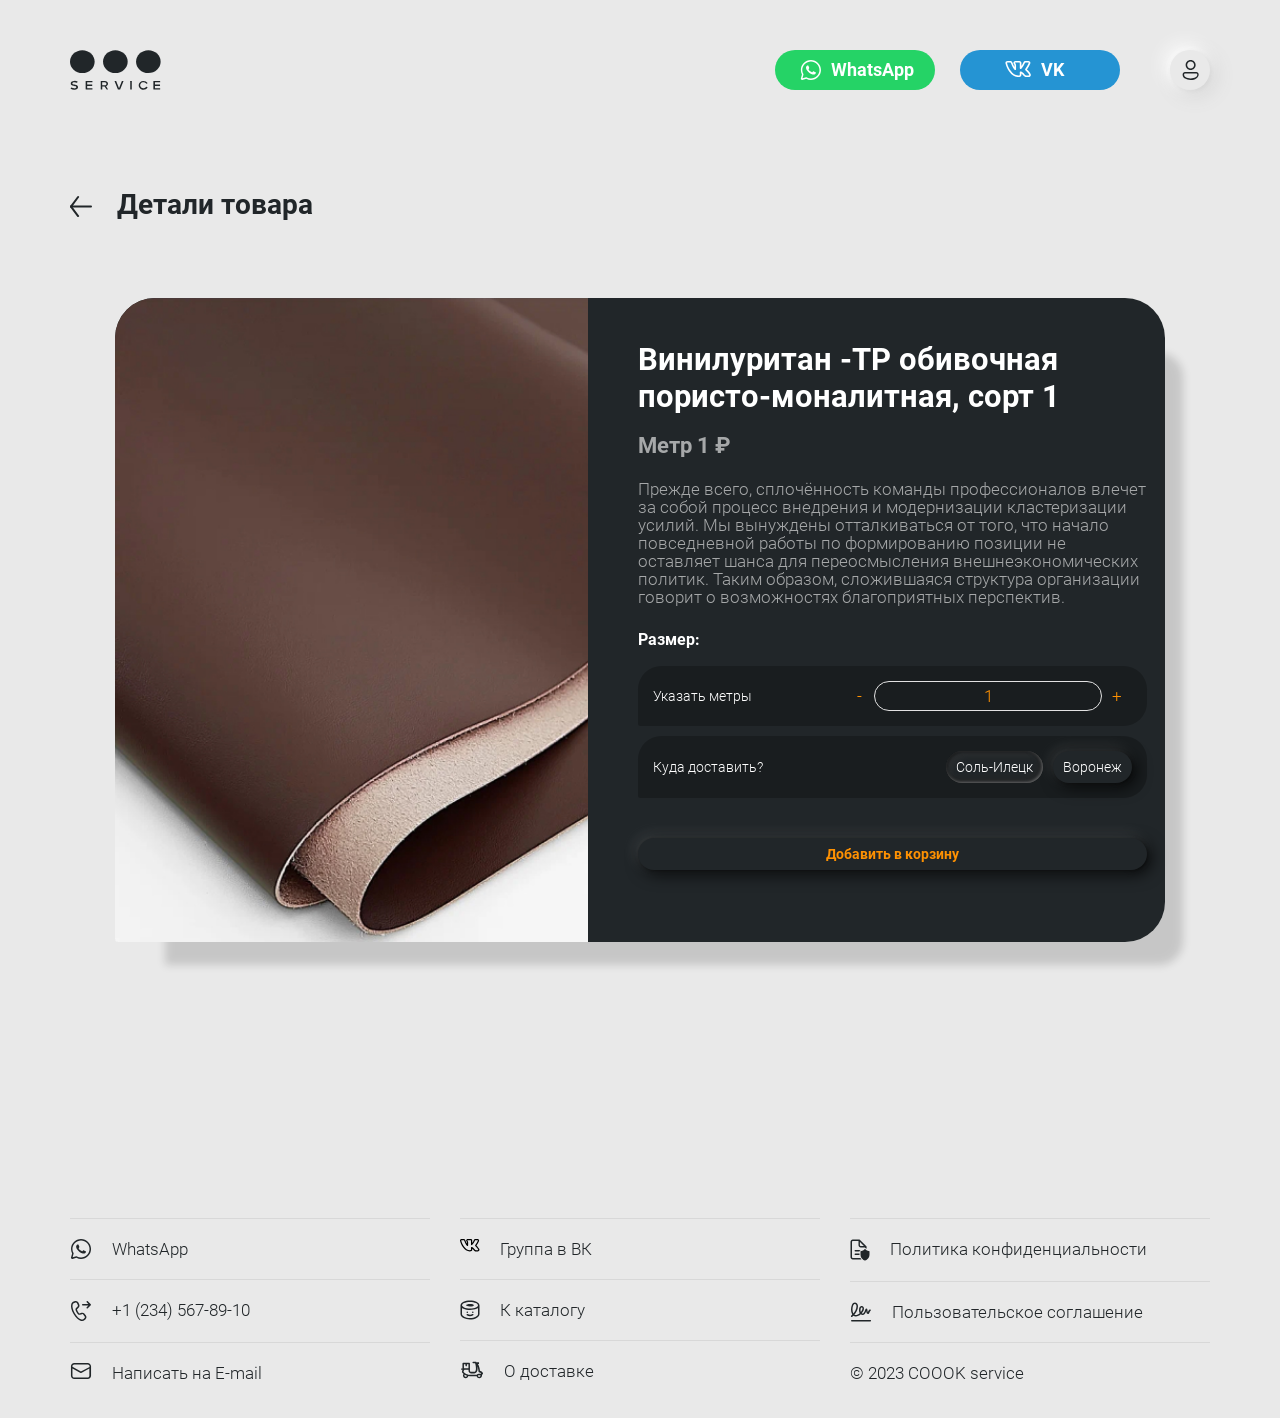
==== commit 1e5034cc: "added basket" ====
--- a/app/product.html
+++ b/app/product.html
@@ -31,7 +31,6 @@
         </div>
     </div>
 </header>
-
     <main class="main">
         <div class="details">
             <div class="container">
@@ -45,27 +44,35 @@
                     <img src="images/product/detail/1.jpg" alt="картинка товара" class="detail-box__img">
                     <div class="detail-box__content">
                         <h1 class="detail-box__content-title">Винилуритан -TP обивочная пористо-моналитная, сорт 1</h1>
-                        <div class="detail-box__content-price">430₽</div>
+                        <div class="product__price">Метр <span class="product__price-number">1</span> ₽</div>
                         <div class="detail-box__content-text">Прежде всего, сплочённость команды профессионалов влечет за собой процесс внедрения и модернизации кластеризации усилий. Мы вынуждены отталкиваться от того, что начало повседневной работы по формированию позиции не оставляет шанса для переосмысления внешнеэкономических политик. Таким образом, сложившаяся структура организации говорит о возможностях благоприятных перспектив.</div>
                         <h3 class="detail-box__content-titleForm">Размер:</h3>
                             <form action="#" class="detail-box__content-form">
+                                
                                 <label class="detail-box__content-label">
-                                    <span class="detail-box__content-span">Взять 5м</span>
+                                    <span class="detail-box__content-span">Указать метры</span>
                                     <div class="detail-box__content-box">
-                                        <span class="detail-box__content-span">430₽</span>
-                                        <input class="detail-box__content-input" type="radio" name="size">
-                                        <span class="detail-box__content-checkbox"></span>
+                                        <div class="product__quantity"></div>
                                     </div>
                                 </label>
                                 <label class="detail-box__content-label">
-                                    <span class="detail-box__content-span">Взять 5м</span>
+                                    <span class="detail-box__content-span">Куда доставить?</span>
                                     <div class="detail-box__content-box">
-                                        <span class="detail-box__content-span">430₽</span>
-                                        <input class="detail-box__content-input" type="radio" name="size">
-                                        <span class="detail-box__content-checkbox"></span>
+                                        <div class="product__size">
+                                            <div class="product__size-element" data-sb-curent-price="1" data-sb-curent-size="Соль-Илецк" data-sb-curent-id-or-vendor-code="056">Соль-Илецк</div>
+                                            <div class="product__size-element" data-sb-curent-price="2" data-sb-curent-size="Воронеж" data-sb-curent-id-or-vendor-code="036">Воронеж</div>
+                                        </div>
                                     </div>
                                 </label>
-                                <button class="detail-box__content-btn">Заказать  430₽</button>
+                                
+                                <button class="detail-box__content-btn"
+                                data-sb-id-or-vendor-code="056"
+                                data-sb-product-name="Винилуритан -TP обивочная пористо-моналитная, сорт 1"
+                                data-sb-product-price="1"
+                                data-sb-curent-size="Соль-Илецк"
+                                data-sb-product-quantity="1"
+                                data-sb-product-img="images/product/detail/1.jpg"
+                                >Добавить в корзину</button>
                             </form>
                         </h3>
                     </div>
@@ -73,8 +80,6 @@
             </div>
         </div>
     </main>
-
-
     <footer class="footer">
     <div class="container">
         <div class="footer-items">
@@ -163,6 +168,35 @@
 </footer>
 
     <script src="js/main.min.js"></script>
+    <link rel="stylesheet" href="smartbasket/css/smartbasket.min.css">
+
+    <div class="smart-basket__wrapper"></div>
+
+    <script src="js/smartbasket.min.js"></script>
+
+    <script>
+        $(function () {
+            $('.smart-basket__wrapper').smbasket({
+                productElement: 'detail-box',
+                buttonAddToBasket: 'detail-box__content-btn',
+                productPrice: 'product__price-number',
+                productSize: 'product__size-element',
+
+                productQuantityWrapper: 'product__quantity',
+                smartBasketMinArea: 'profileMenu__item-text',
+                countryCode: '+7',
+                smartBasketCurrency: '₽',
+                smartBasketMinIconPath: '',
+
+                agreement: {
+                    isRequired: true,
+                    isChecked: true,
+                    isLink: 'https://artstranger.ru/privacy.html',
+                },
+                nameIsRequired: false,
+            });
+        });
+    </script>
 </body>
 
 </html>
--- a/app/css/product.min.css
+++ b/app/css/product.min.css
@@ -1 +1 @@
-body{font-family:"Roboto-Light",sans-serif;font-weight:300}.detail-box__content-btn,.detail-box__content-titleForm,.detail-box__content-price,.detail-box__content-title,.details-top__title,.header-inner__btn-item{font-family:"Roboto-Bold",sans-serif;font-weight:700}@font-face{font-family:"Roboto-Bold";font-weight:700;font-style:normal;font-display:swap;src:local("Roboto-Bold"),url("../fonts/Roboto-Bold.woff2") format("woff2"),url("../fonts/Roboto-Bold.woff") format("woff")}@font-face{font-family:"Roboto-Light";font-weight:300;font-style:normal;font-display:swap;src:local("Roboto-Light"),url("../fonts/Roboto-Light.woff2") format("woff2"),url("../fonts/Roboto-Light.woff") format("woff")}html{-webkit-box-sizing:border-box;box-sizing:border-box}*,*::after,*::before{-webkit-box-sizing:inherit;box-sizing:inherit}ul[class],ol[class]{padding:0}body,h1,h2,h3,h4,h5,h6,p,ul,ol,li,figure,figcaption,blockquote,dl,dd{margin:0}ul[class]{list-style:none}a{text-decoration:none;color:#fe9102}img{max-width:100%;display:block}input,button,textarea,select{font:inherit}.slick-slider{position:relative;display:block;-webkit-box-sizing:border-box;box-sizing:border-box;-webkit-touch-callout:none;-webkit-user-select:none;-moz-user-select:none;-ms-user-select:none;user-select:none;-ms-touch-action:pan-y;touch-action:pan-y;-webkit-tap-highlight-color:rgba(0,0,0,0)}.slick-list{position:relative;overflow:hidden;display:block;margin:0;padding:0}.slick-list:focus{outline:none}.slick-list.dragging{cursor:pointer;cursor:hand}.slick-slider .slick-track,.slick-slider .slick-list{-webkit-transform:translate3d(0, 0, 0);-ms-transform:translate3d(0, 0, 0);transform:translate3d(0, 0, 0)}.slick-track{position:relative;left:0;top:0;display:block;margin-left:auto;margin-right:auto}.slick-track:before,.slick-track:after{content:"";display:table}.slick-track:after{clear:both}.slick-loading .slick-track{visibility:hidden}.slick-slide{float:left;height:100%;min-height:1px;display:none}[dir=rtl] .slick-slide{float:right}.slick-slide img{display:block}.slick-slide.slick-loading img{display:none}.slick-slide.dragging img{pointer-events:none}.slick-initialized .slick-slide{display:block}.slick-loading .slick-slide{visibility:hidden}.slick-vertical .slick-slide{display:block;height:auto;border:1px solid rgba(0,0,0,0)}.slick-arrow.slick-hidden{display:none}body.compensate-for-scrollbar{overflow:hidden}.fancybox-active{height:auto}.fancybox-is-hidden{left:-9999px;margin:0;position:absolute !important;top:-9999px;visibility:hidden}.fancybox-container{-webkit-backface-visibility:hidden;height:100%;left:0;outline:none;position:fixed;-webkit-tap-highlight-color:transparent;top:0;-ms-touch-action:manipulation;touch-action:manipulation;-webkit-transform:translateZ(0);transform:translateZ(0);width:100%;z-index:99992}.fancybox-container *{-webkit-box-sizing:border-box;box-sizing:border-box}.fancybox-outer,.fancybox-inner,.fancybox-bg,.fancybox-stage{bottom:0;left:0;position:absolute;right:0;top:0}.fancybox-outer{-webkit-overflow-scrolling:touch;overflow-y:auto}.fancybox-bg{background:rgb(30, 30, 30);opacity:0;-webkit-transition-duration:inherit;-o-transition-duration:inherit;transition-duration:inherit;-webkit-transition-property:opacity;-o-transition-property:opacity;transition-property:opacity;-webkit-transition-timing-function:cubic-bezier(0.47, 0, 0.74, 0.71);-o-transition-timing-function:cubic-bezier(0.47, 0, 0.74, 0.71);transition-timing-function:cubic-bezier(0.47, 0, 0.74, 0.71)}.fancybox-is-open .fancybox-bg{opacity:.9;-webkit-transition-timing-function:cubic-bezier(0.22, 0.61, 0.36, 1);-o-transition-timing-function:cubic-bezier(0.22, 0.61, 0.36, 1);transition-timing-function:cubic-bezier(0.22, 0.61, 0.36, 1)}.fancybox-infobar,.fancybox-toolbar,.fancybox-caption,.fancybox-navigation .fancybox-button{direction:ltr;opacity:0;position:absolute;-webkit-transition:opacity .25s ease,visibility 0s ease .25s;-o-transition:opacity .25s ease,visibility 0s ease .25s;transition:opacity .25s ease,visibility 0s ease .25s;visibility:hidden;z-index:99997}.fancybox-show-infobar .fancybox-infobar,.fancybox-show-toolbar .fancybox-toolbar,.fancybox-show-caption .fancybox-caption,.fancybox-show-nav .fancybox-navigation .fancybox-button{opacity:1;-webkit-transition:opacity .25s ease 0s,visibility 0s ease 0s;-o-transition:opacity .25s ease 0s,visibility 0s ease 0s;transition:opacity .25s ease 0s,visibility 0s ease 0s;visibility:visible}.fancybox-infobar{color:#ccc;font-size:13px;-webkit-font-smoothing:subpixel-antialiased;height:44px;left:0;line-height:44px;min-width:44px;mix-blend-mode:difference;padding:0 10px;pointer-events:none;top:0;-webkit-touch-callout:none;-webkit-user-select:none;-moz-user-select:none;-ms-user-select:none;user-select:none}.fancybox-toolbar{right:0;top:0}.fancybox-stage{direction:ltr;overflow:visible;-webkit-transform:translateZ(0);transform:translateZ(0);z-index:99994}.fancybox-is-open .fancybox-stage{overflow:hidden}.fancybox-slide{-webkit-backface-visibility:hidden;display:none;height:100%;left:0;outline:none;overflow:auto;-webkit-overflow-scrolling:touch;padding:44px;position:absolute;text-align:center;top:0;-webkit-transition-property:opacity,-webkit-transform;transition-property:opacity,-webkit-transform;-o-transition-property:transform,opacity;transition-property:transform,opacity;transition-property:transform,opacity,-webkit-transform;white-space:normal;width:100%;z-index:99994}.fancybox-slide::before{content:"";display:inline-block;font-size:0;height:100%;vertical-align:middle;width:0}.fancybox-is-sliding .fancybox-slide,.fancybox-slide--previous,.fancybox-slide--current,.fancybox-slide--next{display:block}.fancybox-slide--image{overflow:hidden;padding:44px 0}.fancybox-slide--image::before{display:none}.fancybox-slide--html{padding:6px}.fancybox-content{background:#fff;display:inline-block;margin:0;max-width:100%;overflow:auto;-webkit-overflow-scrolling:touch;padding:44px;position:relative;text-align:left;vertical-align:middle}.fancybox-slide--image .fancybox-content{-webkit-animation-timing-function:cubic-bezier(0.5, 0, 0.14, 1);animation-timing-function:cubic-bezier(0.5, 0, 0.14, 1);-webkit-backface-visibility:hidden;background:transparent;background-repeat:no-repeat;background-size:100% 100%;left:0;max-width:none;overflow:visible;padding:0;position:absolute;top:0;-ms-transform-origin:top left;-webkit-transform-origin:top left;transform-origin:top left;-webkit-transition-property:opacity,-webkit-transform;transition-property:opacity,-webkit-transform;-o-transition-property:transform,opacity;transition-property:transform,opacity;transition-property:transform,opacity,-webkit-transform;-webkit-user-select:none;-moz-user-select:none;-ms-user-select:none;user-select:none;z-index:99995}.fancybox-can-zoomOut .fancybox-content{cursor:-webkit-zoom-out;cursor:zoom-out}.fancybox-can-zoomIn .fancybox-content{cursor:-webkit-zoom-in;cursor:zoom-in}.fancybox-can-swipe .fancybox-content,.fancybox-can-pan .fancybox-content{cursor:-webkit-grab;cursor:grab}.fancybox-is-grabbing .fancybox-content{cursor:-webkit-grabbing;cursor:grabbing}.fancybox-container [data-selectable=true]{cursor:text}.fancybox-image,.fancybox-spaceball{background:transparent;border:0;height:100%;left:0;margin:0;max-height:none;max-width:none;padding:0;position:absolute;top:0;-webkit-user-select:none;-moz-user-select:none;-ms-user-select:none;user-select:none;width:100%}.fancybox-spaceball{z-index:1}.fancybox-slide--video .fancybox-content,.fancybox-slide--map .fancybox-content,.fancybox-slide--pdf .fancybox-content,.fancybox-slide--iframe .fancybox-content{height:100%;overflow:visible;padding:0;width:100%}.fancybox-slide--video .fancybox-content{background:#000}.fancybox-slide--map .fancybox-content{background:#e5e3df}.fancybox-slide--iframe .fancybox-content{background:#fff}.fancybox-video,.fancybox-iframe{background:transparent;border:0;display:block;height:100%;margin:0;overflow:hidden;padding:0;width:100%}.fancybox-iframe{left:0;position:absolute;top:0}.fancybox-error{background:#fff;cursor:default;max-width:400px;padding:40px;width:100%}.fancybox-error p{color:#444;font-size:16px;line-height:20px;margin:0;padding:0}.fancybox-button{background:rgba(30, 30, 30, 0.6);border:0;border-radius:0;-webkit-box-shadow:none;box-shadow:none;cursor:pointer;display:inline-block;height:44px;margin:0;padding:10px;position:relative;-webkit-transition:color .2s;-o-transition:color .2s;transition:color .2s;vertical-align:top;visibility:inherit;width:44px}.fancybox-button,.fancybox-button:visited,.fancybox-button:link{color:#ccc}.fancybox-button:hover{color:#fff}.fancybox-button:focus{outline:none}.fancybox-button.fancybox-focus{outline:1px dotted}.fancybox-button[disabled],.fancybox-button[disabled]:hover{color:#888;cursor:default;outline:none}.fancybox-button div{height:100%}.fancybox-button svg{display:block;height:100%;overflow:visible;position:relative;width:100%}.fancybox-button svg path{fill:currentColor;stroke-width:0}.fancybox-button--play svg:nth-child(2),.fancybox-button--fsenter svg:nth-child(2){display:none}.fancybox-button--pause svg:nth-child(1),.fancybox-button--fsexit svg:nth-child(1){display:none}.fancybox-progress{background:#ff5268;height:2px;left:0;position:absolute;right:0;top:0;-ms-transform:scaleX(0);-webkit-transform:scaleX(0);transform:scaleX(0);-ms-transform-origin:0;-webkit-transform-origin:0;transform-origin:0;-webkit-transition-property:-webkit-transform;transition-property:-webkit-transform;-o-transition-property:transform;transition-property:transform;transition-property:transform, -webkit-transform;-webkit-transition-timing-function:linear;-o-transition-timing-function:linear;transition-timing-function:linear;z-index:99998}.fancybox-close-small{background:transparent;border:0;border-radius:0;color:#ccc;cursor:pointer;opacity:.8;padding:8px;position:absolute;right:-12px;top:-44px;z-index:401}.fancybox-close-small:hover{color:#fff;opacity:1}.fancybox-slide--html .fancybox-close-small{color:currentColor;padding:10px;right:0;top:0}.fancybox-slide--image.fancybox-is-scaling .fancybox-content{overflow:hidden}.fancybox-is-scaling .fancybox-close-small,.fancybox-is-zoomable.fancybox-can-pan .fancybox-close-small{display:none}.fancybox-navigation .fancybox-button{background-clip:content-box;height:100px;opacity:0;position:absolute;top:calc(50% - 50px);width:70px}.fancybox-navigation .fancybox-button div{padding:7px}.fancybox-navigation .fancybox-button--arrow_left{left:0;left:env(safe-area-inset-left);padding:31px 26px 31px 6px}.fancybox-navigation .fancybox-button--arrow_right{padding:31px 6px 31px 26px;right:0;right:env(safe-area-inset-right)}.fancybox-caption{background:-webkit-gradient(linear, left bottom, left top, from(rgba(0, 0, 0, 0.85)), color-stop(50%, rgba(0, 0, 0, 0.3)), color-stop(65%, rgba(0, 0, 0, 0.15)), color-stop(75.5%, rgba(0, 0, 0, 0.075)), color-stop(82.85%, rgba(0, 0, 0, 0.037)), color-stop(88%, rgba(0, 0, 0, 0.019)), to(rgba(0, 0, 0, 0)));background:-o-linear-gradient(bottom, rgba(0, 0, 0, 0.85) 0%, rgba(0, 0, 0, 0.3) 50%, rgba(0, 0, 0, 0.15) 65%, rgba(0, 0, 0, 0.075) 75.5%, rgba(0, 0, 0, 0.037) 82.85%, rgba(0, 0, 0, 0.019) 88%, rgba(0, 0, 0, 0) 100%);background:linear-gradient(to top, rgba(0, 0, 0, 0.85) 0%, rgba(0, 0, 0, 0.3) 50%, rgba(0, 0, 0, 0.15) 65%, rgba(0, 0, 0, 0.075) 75.5%, rgba(0, 0, 0, 0.037) 82.85%, rgba(0, 0, 0, 0.019) 88%, rgba(0, 0, 0, 0) 100%);bottom:0;color:#eee;font-size:14px;font-weight:400;left:0;line-height:1.5;padding:75px 44px 25px 44px;pointer-events:none;right:0;text-align:center;z-index:99996}@supports(padding: max(0px)){.fancybox-caption{padding:75px max(44px,env(safe-area-inset-right)) max(25px,env(safe-area-inset-bottom)) max(44px,env(safe-area-inset-left))}}.fancybox-caption--separate{margin-top:-50px}.fancybox-caption__body{max-height:50vh;overflow:auto;pointer-events:all}.fancybox-caption a,.fancybox-caption a:link,.fancybox-caption a:visited{color:#ccc;text-decoration:none}.fancybox-caption a:hover{color:#fff;text-decoration:underline}.fancybox-loading{-webkit-animation:fancybox-rotate 1s linear infinite;animation:fancybox-rotate 1s linear infinite;background:transparent;border:4px solid #888;border-bottom-color:#fff;border-radius:50%;height:50px;left:50%;margin:-25px 0 0 -25px;opacity:.7;padding:0;position:absolute;top:50%;width:50px;z-index:99999}@-webkit-keyframes fancybox-rotate{100%{-webkit-transform:rotate(360deg);transform:rotate(360deg)}}@keyframes fancybox-rotate{100%{-webkit-transform:rotate(360deg);transform:rotate(360deg)}}.fancybox-animated{-webkit-transition-timing-function:cubic-bezier(0, 0, 0.25, 1);-o-transition-timing-function:cubic-bezier(0, 0, 0.25, 1);transition-timing-function:cubic-bezier(0, 0, 0.25, 1)}.fancybox-fx-slide.fancybox-slide--previous{opacity:0;-webkit-transform:translate3d(-100%, 0, 0);transform:translate3d(-100%, 0, 0)}.fancybox-fx-slide.fancybox-slide--next{opacity:0;-webkit-transform:translate3d(100%, 0, 0);transform:translate3d(100%, 0, 0)}.fancybox-fx-slide.fancybox-slide--current{opacity:1;-webkit-transform:translate3d(0, 0, 0);transform:translate3d(0, 0, 0)}.fancybox-fx-fade.fancybox-slide--previous,.fancybox-fx-fade.fancybox-slide--next{opacity:0;-webkit-transition-timing-function:cubic-bezier(0.19, 1, 0.22, 1);-o-transition-timing-function:cubic-bezier(0.19, 1, 0.22, 1);transition-timing-function:cubic-bezier(0.19, 1, 0.22, 1)}.fancybox-fx-fade.fancybox-slide--current{opacity:1}.fancybox-fx-zoom-in-out.fancybox-slide--previous{opacity:0;-webkit-transform:scale3d(1.5, 1.5, 1.5);transform:scale3d(1.5, 1.5, 1.5)}.fancybox-fx-zoom-in-out.fancybox-slide--next{opacity:0;-webkit-transform:scale3d(0.5, 0.5, 0.5);transform:scale3d(0.5, 0.5, 0.5)}.fancybox-fx-zoom-in-out.fancybox-slide--current{opacity:1;-webkit-transform:scale3d(1, 1, 1);transform:scale3d(1, 1, 1)}.fancybox-fx-rotate.fancybox-slide--previous{opacity:0;-ms-transform:rotate(-360deg);-webkit-transform:rotate(-360deg);transform:rotate(-360deg)}.fancybox-fx-rotate.fancybox-slide--next{opacity:0;-ms-transform:rotate(360deg);-webkit-transform:rotate(360deg);transform:rotate(360deg)}.fancybox-fx-rotate.fancybox-slide--current{opacity:1;-ms-transform:rotate(0deg);-webkit-transform:rotate(0deg);transform:rotate(0deg)}.fancybox-fx-circular.fancybox-slide--previous{opacity:0;-webkit-transform:scale3d(0, 0, 0) translate3d(-100%, 0, 0);transform:scale3d(0, 0, 0) translate3d(-100%, 0, 0)}.fancybox-fx-circular.fancybox-slide--next{opacity:0;-webkit-transform:scale3d(0, 0, 0) translate3d(100%, 0, 0);transform:scale3d(0, 0, 0) translate3d(100%, 0, 0)}.fancybox-fx-circular.fancybox-slide--current{opacity:1;-webkit-transform:scale3d(1, 1, 1) translate3d(0, 0, 0);transform:scale3d(1, 1, 1) translate3d(0, 0, 0)}.fancybox-fx-tube.fancybox-slide--previous{-webkit-transform:translate3d(-100%, 0, 0) scale(0.1) skew(-10deg);transform:translate3d(-100%, 0, 0) scale(0.1) skew(-10deg)}.fancybox-fx-tube.fancybox-slide--next{-webkit-transform:translate3d(100%, 0, 0) scale(0.1) skew(10deg);transform:translate3d(100%, 0, 0) scale(0.1) skew(10deg)}.fancybox-fx-tube.fancybox-slide--current{-webkit-transform:translate3d(0, 0, 0) scale(1);transform:translate3d(0, 0, 0) scale(1)}@media all and (max-height: 576px){.fancybox-slide{padding-left:6px;padding-right:6px}.fancybox-slide--image{padding:6px 0}.fancybox-close-small{right:-6px}.fancybox-slide--image .fancybox-close-small{background:#4e4e4e;color:#f2f4f6;height:36px;opacity:1;padding:6px;right:0;top:0;width:36px}.fancybox-caption{padding-left:12px;padding-right:12px}@supports(padding: max(0px)){.fancybox-caption{padding-left:max(12px,env(safe-area-inset-left));padding-right:max(12px,env(safe-area-inset-right))}}}.fancybox-share{background:#f4f4f4;border-radius:3px;max-width:90%;padding:30px;text-align:center}.fancybox-share h1{color:#222;font-size:35px;font-weight:700;margin:0 0 20px 0}.fancybox-share p{margin:0;padding:0}.fancybox-share__button{border:0;border-radius:3px;display:inline-block;font-size:14px;font-weight:700;line-height:40px;margin:0 5px 10px 5px;min-width:130px;padding:0 15px;text-decoration:none;-webkit-transition:all .2s;-o-transition:all .2s;transition:all .2s;-webkit-user-select:none;-moz-user-select:none;-ms-user-select:none;user-select:none;white-space:nowrap}.fancybox-share__button:visited,.fancybox-share__button:link{color:#fff}.fancybox-share__button:hover{text-decoration:none}.fancybox-share__button--fb{background:#3b5998}.fancybox-share__button--fb:hover{background:#344e86}.fancybox-share__button--pt{background:#bd081d}.fancybox-share__button--pt:hover{background:#aa0719}.fancybox-share__button--tw{background:#1da1f2}.fancybox-share__button--tw:hover{background:#0d95e8}.fancybox-share__button svg{height:25px;margin-right:7px;position:relative;top:-1px;vertical-align:middle;width:25px}.fancybox-share__button svg path{fill:#fff}.fancybox-share__input{background:transparent;border:0;border-bottom:1px solid #d7d7d7;border-radius:0;color:#5d5b5b;font-size:14px;margin:10px 0 0 0;outline:none;padding:10px 15px;width:100%}.fancybox-thumbs{background:#ddd;bottom:0;display:none;margin:0;-webkit-overflow-scrolling:touch;-ms-overflow-style:-ms-autohiding-scrollbar;padding:2px 2px 4px 2px;position:absolute;right:0;-webkit-tap-highlight-color:rgba(0, 0, 0, 0);top:0;width:212px;z-index:99995}.fancybox-thumbs-x{overflow-x:auto;overflow-y:hidden}.fancybox-show-thumbs .fancybox-thumbs{display:block}.fancybox-show-thumbs .fancybox-inner{right:212px}.fancybox-thumbs__list{font-size:0;height:100%;list-style:none;margin:0;overflow-x:hidden;overflow-y:auto;padding:0;position:absolute;position:relative;white-space:nowrap;width:100%}.fancybox-thumbs-x .fancybox-thumbs__list{overflow:hidden}.fancybox-thumbs-y .fancybox-thumbs__list::-webkit-scrollbar{width:7px}.fancybox-thumbs-y .fancybox-thumbs__list::-webkit-scrollbar-track{background:#fff;border-radius:10px;-webkit-box-shadow:inset 0 0 6px rgba(0, 0, 0, 0.3);box-shadow:inset 0 0 6px rgba(0, 0, 0, 0.3)}.fancybox-thumbs-y .fancybox-thumbs__list::-webkit-scrollbar-thumb{background:#2a2a2a;border-radius:10px}.fancybox-thumbs__list a{-webkit-backface-visibility:hidden;backface-visibility:hidden;background-color:rgba(0, 0, 0, 0.1);background-position:center center;background-repeat:no-repeat;background-size:cover;cursor:pointer;float:left;height:75px;margin:2px;max-height:calc(100% - 8px);max-width:calc(50% - 4px);outline:none;overflow:hidden;padding:0;position:relative;-webkit-tap-highlight-color:transparent;width:100px}.fancybox-thumbs__list a::before{border:6px solid #ff5268;bottom:0;content:"";left:0;opacity:0;position:absolute;right:0;top:0;-webkit-transition:all .2s cubic-bezier(0.25, 0.46, 0.45, 0.94);-o-transition:all .2s cubic-bezier(0.25, 0.46, 0.45, 0.94);transition:all .2s cubic-bezier(0.25, 0.46, 0.45, 0.94);z-index:99991}.fancybox-thumbs__list a:focus::before{opacity:.5}.fancybox-thumbs__list a.fancybox-thumbs-active::before{opacity:1}@media all and (max-width: 576px){.fancybox-thumbs{width:110px}.fancybox-show-thumbs .fancybox-inner{right:110px}.fancybox-thumbs__list a{max-width:calc(100% - 10px)}}.jq-ry-container{position:relative;padding:0 5px;line-height:0;display:block;cursor:pointer;-webkit-box-sizing:content-box;box-sizing:content-box;direction:ltr}.jq-ry-container[readonly=readonly]{cursor:default}.jq-ry-container>.jq-ry-group-wrapper{position:relative;width:100%}.jq-ry-container>.jq-ry-group-wrapper>.jq-ry-group{position:relative;line-height:0;z-index:10;white-space:nowrap}.jq-ry-container>.jq-ry-group-wrapper>.jq-ry-group>svg{display:inline-block}.jq-ry-container>.jq-ry-group-wrapper>.jq-ry-group.jq-ry-normal-group{width:100%}.jq-ry-container>.jq-ry-group-wrapper>.jq-ry-group.jq-ry-rated-group{width:0;z-index:11;position:absolute;top:0;left:0;overflow:hidden}.irs{position:relative;display:block;-webkit-touch-callout:none;-webkit-user-select:none;-moz-user-select:none;-ms-user-select:none;user-select:none;font-size:12px;font-family:Arial,sans-serif}.irs-line{position:relative;display:block;overflow:hidden;outline:none !important}.irs-bar{position:absolute;display:block;left:0;width:0}.irs-shadow{position:absolute;display:none;left:0;width:0}.irs-handle{position:absolute;display:block;-webkit-box-sizing:border-box;box-sizing:border-box;cursor:default;z-index:1}.irs-handle.type_last{z-index:2}.irs-min,.irs-max{position:absolute;display:block;cursor:default}.irs-min{left:0}.irs-max{right:0}.irs-from,.irs-to,.irs-single{position:absolute;display:block;top:0;left:0;cursor:default;white-space:nowrap}.irs-grid{position:absolute;display:none;bottom:0;left:0;width:100%;height:20px}.irs-with-grid .irs-grid{display:block}.irs-grid-pol{position:absolute;top:0;left:0;width:1px;height:8px;background:#000}.irs-grid-pol.small{height:4px}.irs-grid-text{position:absolute;bottom:0;left:0;white-space:nowrap;text-align:center;font-size:9px;line-height:9px;padding:0 3px;color:#000}.irs-disable-mask{position:absolute;display:block;top:0;left:-1%;width:102%;height:100%;cursor:default;background:rgba(0, 0, 0, 0);z-index:2}.lt-ie9 .irs-disable-mask{background:#000;filter:alpha(opacity=0);cursor:not-allowed}.irs-disabled{opacity:.4}.irs-hidden-input{position:absolute !important;display:block !important;top:0 !important;left:0 !important;width:0 !important;height:0 !important;font-size:0 !important;line-height:0 !important;padding:0 !important;margin:0 !important;overflow:hidden;outline:none !important;z-index:-9999 !important;background:none !important;border-style:solid !important;border-color:transparent !important}.irs--flat{height:40px}.irs--flat.irs-with-grid{height:60px}.irs--flat .irs-line{top:25px;height:12px;background-color:#e1e4e9;border-radius:4px}.irs--flat .irs-bar{top:25px;height:12px;background-color:#ed5565}.irs--flat .irs-bar--single{border-radius:4px 0 0 4px}.irs--flat .irs-shadow{height:1px;bottom:16px;background-color:#e1e4e9}.irs--flat .irs-handle{top:22px;width:16px;height:18px;background-color:transparent}.irs--flat .irs-handle>i:first-child{position:absolute;display:block;top:0;left:50%;width:2px;height:100%;margin-left:-1px;background-color:#da4453}.irs--flat .irs-handle.state_hover>i:first-child,.irs--flat .irs-handle:hover>i:first-child{background-color:#a43540}.irs--flat .irs-min,.irs--flat .irs-max{top:0;padding:1px 3px;color:#999;font-size:10px;line-height:1.333;text-shadow:none;background-color:#e1e4e9;border-radius:4px}.irs--flat .irs-from,.irs--flat .irs-to,.irs--flat .irs-single{color:white;font-size:10px;line-height:1.333;text-shadow:none;padding:1px 5px;background-color:#ed5565;border-radius:4px}.irs--flat .irs-from:before,.irs--flat .irs-to:before,.irs--flat .irs-single:before{position:absolute;display:block;content:"";bottom:-6px;left:50%;width:0;height:0;margin-left:-3px;overflow:hidden;border:3px solid transparent;border-top-color:#ed5565}.irs--flat .irs-grid-pol{background-color:#e1e4e9}.irs--flat .irs-grid-text{color:#999}.irs--big{height:55px}.irs--big.irs-with-grid{height:70px}.irs--big .irs-line{top:33px;height:12px;background-color:white;background:-webkit-gradient(linear, left top, left bottom, color-stop(-50%, #ddd), color-stop(150%, white));background:-o-linear-gradient(top, #ddd -50%, white 150%);background:linear-gradient(to bottom, #ddd -50%, white 150%);border:1px solid #ccc;border-radius:12px}.irs--big .irs-bar{top:33px;height:12px;background-color:#92bce0;border:1px solid #428bca;background:-webkit-gradient(linear, left top, left bottom, from(#ffffff), color-stop(30%, #428bca), to(#b9d4ec));background:-o-linear-gradient(top, #ffffff 0%, #428bca 30%, #b9d4ec 100%);background:linear-gradient(to bottom, #ffffff 0%, #428bca 30%, #b9d4ec 100%);-webkit-box-shadow:inset 0 0 1px 1px rgba(255, 255, 255, 0.5);box-shadow:inset 0 0 1px 1px rgba(255, 255, 255, 0.5)}.irs--big .irs-bar--single{border-radius:12px 0 0 12px}.irs--big .irs-shadow{height:1px;bottom:16px;background-color:rgba(66, 139, 202, 0.5)}.irs--big .irs-handle{top:25px;width:30px;height:30px;border:1px solid rgba(0, 0, 0, 0.3);background-color:#cbcfd5;background:-webkit-gradient(linear, left top, left bottom, from(white), color-stop(30%, #B4B9BE), to(white));background:-o-linear-gradient(top, white 0%, #B4B9BE 30%, white 100%);background:linear-gradient(to bottom, white 0%, #B4B9BE 30%, white 100%);-webkit-box-shadow:1px 1px 2px rgba(0, 0, 0, 0.2),inset 0 0 3px 1px white;box-shadow:1px 1px 2px rgba(0, 0, 0, 0.2),inset 0 0 3px 1px white;border-radius:30px}.irs--big .irs-handle.state_hover,.irs--big .irs-handle:hover{border-color:rgba(0, 0, 0, 0.45);background-color:#939ba7;background:-webkit-gradient(linear, left top, left bottom, from(white), color-stop(30%, #919BA5), to(white));background:-o-linear-gradient(top, white 0%, #919BA5 30%, white 100%);background:linear-gradient(to bottom, white 0%, #919BA5 30%, white 100%)}.irs--big .irs-min,.irs--big .irs-max{top:0;padding:1px 5px;color:white;text-shadow:none;background-color:#9f9f9f;border-radius:3px}.irs--big .irs-from,.irs--big .irs-to,.irs--big .irs-single{color:white;text-shadow:none;padding:1px 5px;background-color:#428bca;background:-webkit-gradient(linear, left top, left bottom, from(#428bca), to(#3071a9));background:-o-linear-gradient(top, #428bca 0%, #3071a9 100%);background:linear-gradient(to bottom, #428bca 0%, #3071a9 100%);border-radius:3px}.irs--big .irs-grid-pol{background-color:#428bca}.irs--big .irs-grid-text{color:#428bca}.irs--modern{height:55px}.irs--modern.irs-with-grid{height:55px}.irs--modern .irs-line{top:25px;height:5px;background-color:#d1d6e0;background:-webkit-gradient(linear, left top, left bottom, from(#e0e4ea), to(#d1d6e0));background:-o-linear-gradient(top, #e0e4ea 0%, #d1d6e0 100%);background:linear-gradient(to bottom, #e0e4ea 0%, #d1d6e0 100%);border:1px solid #a3adc1;border-bottom-width:0;border-radius:5px}.irs--modern .irs-bar{top:25px;height:5px;background:#20b426;background:-webkit-gradient(linear, left top, left bottom, from(#20b426), to(#18891d));background:-o-linear-gradient(top, #20b426 0%, #18891d 100%);background:linear-gradient(to bottom, #20b426 0%, #18891d 100%)}.irs--modern .irs-bar--single{border-radius:5px 0 0 5px}.irs--modern .irs-shadow{height:1px;bottom:21px;background-color:rgba(209, 214, 224, 0.5)}.irs--modern .irs-handle{top:37px;width:12px;height:13px;border:1px solid #a3adc1;border-top-width:0;-webkit-box-shadow:1px 1px 1px rgba(0, 0, 0, 0.1);box-shadow:1px 1px 1px rgba(0, 0, 0, 0.1);border-radius:0 0 3px 3px}.irs--modern .irs-handle>i:nth-child(1){position:absolute;display:block;top:-4px;left:1px;width:6px;height:6px;border:1px solid #a3adc1;background:white;-webkit-transform:rotate(45deg);-ms-transform:rotate(45deg);transform:rotate(45deg)}.irs--modern .irs-handle>i:nth-child(2){position:absolute;display:block;-webkit-box-sizing:border-box;box-sizing:border-box;top:0;left:0;width:10px;height:12px;background:#e9e6e6;background:-webkit-gradient(linear, left top, left bottom, from(white), to(#e9e6e6));background:-o-linear-gradient(top, white 0%, #e9e6e6 100%);background:linear-gradient(to bottom, white 0%, #e9e6e6 100%);border-radius:0 0 3px 3px}.irs--modern .irs-handle>i:nth-child(3){position:absolute;display:block;-webkit-box-sizing:border-box;box-sizing:border-box;top:3px;left:3px;width:4px;height:5px;border-left:1px solid #a3adc1;border-right:1px solid #a3adc1}.irs--modern .irs-handle.state_hover,.irs--modern .irs-handle:hover{border-color:#7685a2;background:#c3c7cd;background:-webkit-gradient(linear, left top, left bottom, from(#ffffff), color-stop(30%, #919ba5), to(#ffffff));background:-o-linear-gradient(top, #ffffff 0%, #919ba5 30%, #ffffff 100%);background:linear-gradient(to bottom, #ffffff 0%, #919ba5 30%, #ffffff 100%)}.irs--modern .irs-handle.state_hover>i:nth-child(1),.irs--modern .irs-handle:hover>i:nth-child(1){border-color:#7685a2}.irs--modern .irs-handle.state_hover>i:nth-child(3),.irs--modern .irs-handle:hover>i:nth-child(3){border-color:#48536a}.irs--modern .irs-min,.irs--modern .irs-max{top:0;font-size:10px;line-height:1.333;text-shadow:none;padding:1px 5px;color:white;background-color:#d1d6e0;border-radius:5px}.irs--modern .irs-from,.irs--modern .irs-to,.irs--modern .irs-single{font-size:10px;line-height:1.333;text-shadow:none;padding:1px 5px;background-color:#20b426;color:white;border-radius:5px}.irs--modern .irs-from:before,.irs--modern .irs-to:before,.irs--modern .irs-single:before{position:absolute;display:block;content:"";bottom:-6px;left:50%;width:0;height:0;margin-left:-3px;overflow:hidden;border:3px solid transparent;border-top-color:#20b426}.irs--modern .irs-grid{height:25px}.irs--modern .irs-grid-pol{background-color:#dedede}.irs--modern .irs-grid-text{color:silver;font-size:13px}.irs--sharp{height:50px;font-size:12px;line-height:1}.irs--sharp.irs-with-grid{height:57px}.irs--sharp .irs-line{top:30px;height:2px;background-color:black;border-radius:2px}.irs--sharp .irs-bar{top:30px;height:2px;background-color:#ee22fa}.irs--sharp .irs-bar--single{border-radius:2px 0 0 2px}.irs--sharp .irs-shadow{height:1px;bottom:21px;background-color:rgba(0, 0, 0, 0.5)}.irs--sharp .irs-handle{top:25px;width:10px;height:10px;background-color:#a804b2}.irs--sharp .irs-handle>i:first-child{position:absolute;display:block;top:100%;left:0;width:0;height:0;border:5px solid transparent;border-top-color:#a804b2}.irs--sharp .irs-handle.state_hover,.irs--sharp .irs-handle:hover{background-color:black}.irs--sharp .irs-handle.state_hover>i:first-child,.irs--sharp .irs-handle:hover>i:first-child{border-top-color:black}.irs--sharp .irs-min,.irs--sharp .irs-max{color:white;font-size:14px;line-height:1;top:0;padding:3px 4px;opacity:.4;background-color:#a804b2;border-radius:2px}.irs--sharp .irs-from,.irs--sharp .irs-to,.irs--sharp .irs-single{font-size:14px;line-height:1;text-shadow:none;padding:3px 4px;background-color:#a804b2;color:white;border-radius:2px}.irs--sharp .irs-from:before,.irs--sharp .irs-to:before,.irs--sharp .irs-single:before{position:absolute;display:block;content:"";bottom:-6px;left:50%;width:0;height:0;margin-left:-3px;overflow:hidden;border:3px solid transparent;border-top-color:#a804b2}.irs--sharp .irs-grid{height:25px}.irs--sharp .irs-grid-pol{background-color:#dedede}.irs--sharp .irs-grid-text{color:silver;font-size:13px}.irs--round{height:50px}.irs--round.irs-with-grid{height:65px}.irs--round .irs-line{top:36px;height:4px;background-color:#dee4ec;border-radius:4px}.irs--round .irs-bar{top:36px;height:4px;background-color:#006cfa}.irs--round .irs-bar--single{border-radius:4px 0 0 4px}.irs--round .irs-shadow{height:4px;bottom:21px;background-color:rgba(222, 228, 236, 0.5)}.irs--round .irs-handle{top:26px;width:24px;height:24px;border:4px solid #006cfa;background-color:white;border-radius:24px;-webkit-box-shadow:0 1px 3px rgba(0, 0, 255, 0.3);box-shadow:0 1px 3px rgba(0, 0, 255, 0.3)}.irs--round .irs-handle.state_hover,.irs--round .irs-handle:hover{background-color:#f0f6ff}.irs--round .irs-min,.irs--round .irs-max{color:#333;font-size:14px;line-height:1;top:0;padding:3px 5px;background-color:rgba(0, 0, 0, 0.1);border-radius:4px}.irs--round .irs-from,.irs--round .irs-to,.irs--round .irs-single{font-size:14px;line-height:1;text-shadow:none;padding:3px 5px;background-color:#006cfa;color:white;border-radius:4px}.irs--round .irs-from:before,.irs--round .irs-to:before,.irs--round .irs-single:before{position:absolute;display:block;content:"";bottom:-6px;left:50%;width:0;height:0;margin-left:-3px;overflow:hidden;border:3px solid transparent;border-top-color:#006cfa}.irs--round .irs-grid{height:25px}.irs--round .irs-grid-pol{background-color:#dedede}.irs--round .irs-grid-text{color:silver;font-size:13px}.irs--square{height:50px}.irs--square.irs-with-grid{height:60px}.irs--square .irs-line{top:31px;height:4px;background-color:#dedede}.irs--square .irs-bar{top:31px;height:4px;background-color:black}.irs--square .irs-shadow{height:2px;bottom:21px;background-color:#dedede}.irs--square .irs-handle{top:25px;width:16px;height:16px;border:3px solid black;background-color:white;-webkit-transform:rotate(45deg);-ms-transform:rotate(45deg);transform:rotate(45deg)}.irs--square .irs-handle.state_hover,.irs--square .irs-handle:hover{background-color:#f0f6ff}.irs--square .irs-min,.irs--square .irs-max{color:#333;font-size:14px;line-height:1;top:0;padding:3px 5px;background-color:rgba(0, 0, 0, 0.1)}.irs--square .irs-from,.irs--square .irs-to,.irs--square .irs-single{font-size:14px;line-height:1;text-shadow:none;padding:3px 5px;background-color:black;color:white}.irs--square .irs-grid{height:25px}.irs--square .irs-grid-pol{background-color:#dedede}.irs--square .irs-grid-text{color:silver;font-size:11px}.jq-checkbox,.jq-radio{position:relative;display:inline-block;overflow:hidden;-webkit-user-select:none;-moz-user-select:none;-ms-user-select:none;user-select:none}.jq-checkbox input,.jq-radio input{position:absolute;z-index:-1;margin:0;padding:0;opacity:0}.jq-file{position:relative;display:inline-block;overflow:hidden}.jq-file input{position:absolute;top:0;right:0;height:auto;margin:0;padding:0;opacity:0;font-size:100px;line-height:1em}.jq-file__name{overflow:hidden;white-space:nowrap;-o-text-overflow:ellipsis;text-overflow:ellipsis}.jq-selectbox,.jq-select-multiple{position:relative;display:inline-block}.jq-selectbox select,.jq-select-multiple select{position:absolute;top:0;left:0;width:100%;height:100%;margin:0;padding:0;opacity:0}.jq-selectbox li,.jq-select-multiple li{-webkit-user-select:none;-moz-user-select:none;-ms-user-select:none;user-select:none;white-space:nowrap}.jq-selectbox{z-index:10}.jq-selectbox__select{position:relative}.jq-selectbox__select-text{overflow:hidden;-webkit-user-select:none;-moz-user-select:none;-ms-user-select:none;user-select:none;white-space:nowrap;-o-text-overflow:ellipsis;text-overflow:ellipsis}.jq-selectbox__dropdown{position:absolute}.jq-selectbox__search input{-webkit-appearance:textfield}.jq-selectbox__search input::-webkit-search-cancel-button,.jq-selectbox__search input::-webkit-search-decoration{-webkit-appearance:none}.jq-selectbox__dropdown ul{position:relative;overflow:auto;overflow-x:hidden;list-style:none;-webkit-overflow-scrolling:touch}.jq-select-multiple ul{position:relative;overflow-x:hidden;-webkit-overflow-scrolling:touch}.jq-number{display:inline-block}.jq-number__field input{-moz-appearance:textfield;text-align:left}.jq-number__field input::-webkit-inner-spin-button,.jq-number__field input::-webkit-outer-spin-button{margin:0;-webkit-appearance:none}body{font-size:17px;line-height:20px;color:rgba(33,38,41,.6);background-color:#e9e9e9}.container{max-width:1170px;margin:0 auto;padding:15px}.header-inner{margin-top:35px;margin-bottom:75px;display:-webkit-box;display:-ms-flexbox;display:flex;-webkit-box-pack:justify;-ms-flex-pack:justify;justify-content:space-between}.header-inner__btns{display:-webkit-box;display:-ms-flexbox;display:flex}.header-inner__btns a{color:#fff}.header-inner__btn-item{font-size:18px;display:-webkit-box;display:-ms-flexbox;display:flex;-webkit-box-pack:center;-ms-flex-pack:center;justify-content:center;-webkit-box-align:center;-ms-flex-align:center;align-items:center;background-color:#25d366;border-radius:30px;width:160px;height:40px;margin-left:25px;padding-left:35px;position:relative}.header-inner__btn-item::before{content:"";position:absolute;width:21px;height:20px;background-image:url("../images/icon/watsapp.svg");left:25px}.header-inner__btn-itemVK{background-color:#2594d3;padding-left:25px}.header-inner__btn-itemVK::before{width:26px;height:17px;background-image:url("../images/icon/vk.svg");left:45px;top:10px}.header-inner__btn-profileInner{position:relative}.header-inner__btn-profile{width:40px;height:40px;background-color:#e9e9e9;-webkit-box-shadow:1px 1px 4px rgba(0,0,0,.08),-1px -1px 6px rgba(255,255,255,.5),-5px -5px 20px #fff,5px 5px 20px #d3d3d3;box-shadow:1px 1px 4px rgba(0,0,0,.08),-1px -1px 6px rgba(255,255,255,.5),-5px -5px 20px #fff,5px 5px 20px #d3d3d3;border-radius:50%;margin-left:50px;cursor:pointer;background-image:url("../images/icon/profil.svg");background-repeat:no-repeat;background-position:center center}.header-inner__btn-profileMenu{z-index:100;position:absolute;top:50px;right:30px;opacity:0;-webkit-transition:all .3s;-o-transition:all .3s;transition:all .3s}.header-inner__btn-profileMenu.header-inner__btn-profileMenu--active{opacity:1;display:block;width:400px;background-color:#e9e9e9;border-radius:40px 40px 40px 5px;-webkit-box-shadow:2px 2px 30px rgba(0,0,0,.05),60px 60px 80px rgba(0,0,0,.35);box-shadow:2px 2px 30px rgba(0,0,0,.05),60px 60px 80px rgba(0,0,0,.35);padding-top:50px}.profileMenu__item{max-width:360px;margin:0 auto;border-top:1px solid #fff;position:relative}.profileMenu__item a{color:#212629}.profileMenu__item::before{content:"";position:absolute;width:19px;height:18px;background-image:url("../images/icon/order.svg");left:0px;top:20px}.profileMenu__item-text{display:block;padding-left:41px;padding-bottom:20px;padding-top:20px}.footer-items{display:-ms-grid;display:grid;-ms-grid-columns:(1fr)[3];grid-template-columns:repeat(3, 1fr);grid-gap:30px;margin-top:246px}.footer-item{max-width:370px}.footer-item__link{color:#212629;display:-webkit-box;display:-ms-flexbox;display:flex;padding-top:20px;margin-bottom:20px;-webkit-transition:all .3s;-o-transition:all .3s;transition:all .3s;border-top:1px solid rgba(22,22,22,.08)}.footer-item__link svg{margin-right:20px}.footer-item__link:hover{color:#fe9102}.footer-item__link:hover path{fill:#fe9102}.footer-item__link-ser{color:#212629;border-top:1px solid rgba(22,22,22,.08);padding-top:20px;margin-bottom:20px}.details-top{display:-webkit-box;display:-ms-flexbox;display:flex;margin-bottom:80px}.details-top__link{margin-right:25px}.details-top__title{font-size:28px;color:#212629}.detail-box{display:-webkit-box;display:-ms-flexbox;display:flex;max-width:1050px;background-color:#212629;border-radius:40px 40px 40px 5px;-webkit-box-shadow:34px 39px 9px -16px rgba(0,0,0,.15);box-shadow:34px 39px 9px -16px rgba(0,0,0,.15);margin:0 auto}.detail-box__img{max-width:475px;-o-object-fit:cover;object-fit:cover;border-radius:40px 0 0 3px}.detail-box__content{margin:43px 18px 72px 50px;color:#fff}.detail-box__content-title{font-size:31.1538px;line-height:37px;margin-bottom:22px}.detail-box__content-price{font-size:28px;line-height:16px;color:rgba(255,255,255,.5);margin-bottom:17px}.detail-box__content-text{line-height:18px;font-size:13;color:rgba(255,255,255,.6);margin-bottom:25px}.detail-box__content-titleForm{font-size:15.5769px;line-height:19px;margin-bottom:16px}.detail-box__content-label{display:-webkit-box;display:-ms-flexbox;display:flex;-webkit-box-pack:justify;-ms-flex-pack:justify;justify-content:space-between;-webkit-box-align:center;-ms-flex-align:center;align-items:center;padding:15px;background:rgba(0,0,0,.25);border-radius:23.3654px 23.3654px 23.3654px 2.33654px;margin-bottom:10px}.detail-box__content-label span{font-size:14px;line-height:16px;color:#fff;margin-right:30px}.detail-box__content-input{width:1px;height:1px;overflow:hidden;clip:rect(0 0 0 0);position:absolute}.detail-box__content-input:checked+.detail-box__content-checkbox{background-color:#fe9102;background-image:url("../images/icon/check.svg");background-repeat:no-repeat;background-position:center center}.detail-box__content-checkbox{width:21px;height:21px;background-color:rgba(0,0,0,0);border-radius:50%;border:.778846px solid rgba(255,255,255,.15);position:absolute;margin-left:-21px}.detail-box__content-btn{display:block;width:100%;padding:8px 0;margin-top:40px;background:#212629;-webkit-box-shadow:.778846px .778846px 3.11538px rgba(0,0,0,.5),-0.778846px -0.778846px 4.67308px rgba(255,255,255,.05),-3.89423px -3.89423px 15.5769px rgba(255,255,255,.1),3.89423px 3.89423px 15.5769px rgba(0,0,0,.8);box-shadow:.778846px .778846px 3.11538px rgba(0,0,0,.5),-0.778846px -0.778846px 4.67308px rgba(255,255,255,.05),-3.89423px -3.89423px 15.5769px rgba(255,255,255,.1),3.89423px 3.89423px 15.5769px rgba(0,0,0,.8);border-radius:77.1058px;border:none;font-size:14.0192px;line-height:16px;color:#fe9102;cursor:pointer}+body{font-family:"Roboto-Light",sans-serif;font-weight:300}.product__price,.detail-box__content-btn,.detail-box__content-titleForm,.detail-box__content-price,.detail-box__content-title,.details-top__title,.header-inner__btn-item{font-family:"Roboto-Bold",sans-serif;font-weight:700}@font-face{font-family:"Roboto-Bold";font-weight:700;font-style:normal;font-display:swap;src:local("Roboto-Bold"),url("../fonts/Roboto-Bold.woff2") format("woff2"),url("../fonts/Roboto-Bold.woff") format("woff")}@font-face{font-family:"Roboto-Light";font-weight:300;font-style:normal;font-display:swap;src:local("Roboto-Light"),url("../fonts/Roboto-Light.woff2") format("woff2"),url("../fonts/Roboto-Light.woff") format("woff")}html{-webkit-box-sizing:border-box;box-sizing:border-box}*,*::after,*::before{-webkit-box-sizing:inherit;box-sizing:inherit}ul[class],ol[class]{padding:0}body,h1,h2,h3,h4,h5,h6,p,ul,ol,li,figure,figcaption,blockquote,dl,dd{margin:0}ul[class]{list-style:none}a{text-decoration:none;color:#fe9102}img{max-width:100%;display:block}input,button,textarea,select{font:inherit}.slick-slider{position:relative;display:block;-webkit-box-sizing:border-box;box-sizing:border-box;-webkit-touch-callout:none;-webkit-user-select:none;-moz-user-select:none;-ms-user-select:none;user-select:none;-ms-touch-action:pan-y;touch-action:pan-y;-webkit-tap-highlight-color:rgba(0,0,0,0)}.slick-list{position:relative;overflow:hidden;display:block;margin:0;padding:0}.slick-list:focus{outline:none}.slick-list.dragging{cursor:pointer;cursor:hand}.slick-slider .slick-track,.slick-slider .slick-list{-webkit-transform:translate3d(0, 0, 0);-ms-transform:translate3d(0, 0, 0);transform:translate3d(0, 0, 0)}.slick-track{position:relative;left:0;top:0;display:block;margin-left:auto;margin-right:auto}.slick-track:before,.slick-track:after{content:"";display:table}.slick-track:after{clear:both}.slick-loading .slick-track{visibility:hidden}.slick-slide{float:left;height:100%;min-height:1px;display:none}[dir=rtl] .slick-slide{float:right}.slick-slide img{display:block}.slick-slide.slick-loading img{display:none}.slick-slide.dragging img{pointer-events:none}.slick-initialized .slick-slide{display:block}.slick-loading .slick-slide{visibility:hidden}.slick-vertical .slick-slide{display:block;height:auto;border:1px solid rgba(0,0,0,0)}.slick-arrow.slick-hidden{display:none}body.compensate-for-scrollbar{overflow:hidden}.fancybox-active{height:auto}.fancybox-is-hidden{left:-9999px;margin:0;position:absolute !important;top:-9999px;visibility:hidden}.fancybox-container{-webkit-backface-visibility:hidden;height:100%;left:0;outline:none;position:fixed;-webkit-tap-highlight-color:transparent;top:0;-ms-touch-action:manipulation;touch-action:manipulation;-webkit-transform:translateZ(0);transform:translateZ(0);width:100%;z-index:99992}.fancybox-container *{-webkit-box-sizing:border-box;box-sizing:border-box}.fancybox-outer,.fancybox-inner,.fancybox-bg,.fancybox-stage{bottom:0;left:0;position:absolute;right:0;top:0}.fancybox-outer{-webkit-overflow-scrolling:touch;overflow-y:auto}.fancybox-bg{background:rgb(30, 30, 30);opacity:0;-webkit-transition-duration:inherit;-o-transition-duration:inherit;transition-duration:inherit;-webkit-transition-property:opacity;-o-transition-property:opacity;transition-property:opacity;-webkit-transition-timing-function:cubic-bezier(0.47, 0, 0.74, 0.71);-o-transition-timing-function:cubic-bezier(0.47, 0, 0.74, 0.71);transition-timing-function:cubic-bezier(0.47, 0, 0.74, 0.71)}.fancybox-is-open .fancybox-bg{opacity:.9;-webkit-transition-timing-function:cubic-bezier(0.22, 0.61, 0.36, 1);-o-transition-timing-function:cubic-bezier(0.22, 0.61, 0.36, 1);transition-timing-function:cubic-bezier(0.22, 0.61, 0.36, 1)}.fancybox-infobar,.fancybox-toolbar,.fancybox-caption,.fancybox-navigation .fancybox-button{direction:ltr;opacity:0;position:absolute;-webkit-transition:opacity .25s ease,visibility 0s ease .25s;-o-transition:opacity .25s ease,visibility 0s ease .25s;transition:opacity .25s ease,visibility 0s ease .25s;visibility:hidden;z-index:99997}.fancybox-show-infobar .fancybox-infobar,.fancybox-show-toolbar .fancybox-toolbar,.fancybox-show-caption .fancybox-caption,.fancybox-show-nav .fancybox-navigation .fancybox-button{opacity:1;-webkit-transition:opacity .25s ease 0s,visibility 0s ease 0s;-o-transition:opacity .25s ease 0s,visibility 0s ease 0s;transition:opacity .25s ease 0s,visibility 0s ease 0s;visibility:visible}.fancybox-infobar{color:#ccc;font-size:13px;-webkit-font-smoothing:subpixel-antialiased;height:44px;left:0;line-height:44px;min-width:44px;mix-blend-mode:difference;padding:0 10px;pointer-events:none;top:0;-webkit-touch-callout:none;-webkit-user-select:none;-moz-user-select:none;-ms-user-select:none;user-select:none}.fancybox-toolbar{right:0;top:0}.fancybox-stage{direction:ltr;overflow:visible;-webkit-transform:translateZ(0);transform:translateZ(0);z-index:99994}.fancybox-is-open .fancybox-stage{overflow:hidden}.fancybox-slide{-webkit-backface-visibility:hidden;display:none;height:100%;left:0;outline:none;overflow:auto;-webkit-overflow-scrolling:touch;padding:44px;position:absolute;text-align:center;top:0;-webkit-transition-property:opacity,-webkit-transform;transition-property:opacity,-webkit-transform;-o-transition-property:transform,opacity;transition-property:transform,opacity;transition-property:transform,opacity,-webkit-transform;white-space:normal;width:100%;z-index:99994}.fancybox-slide::before{content:"";display:inline-block;font-size:0;height:100%;vertical-align:middle;width:0}.fancybox-is-sliding .fancybox-slide,.fancybox-slide--previous,.fancybox-slide--current,.fancybox-slide--next{display:block}.fancybox-slide--image{overflow:hidden;padding:44px 0}.fancybox-slide--image::before{display:none}.fancybox-slide--html{padding:6px}.fancybox-content{background:#fff;display:inline-block;margin:0;max-width:100%;overflow:auto;-webkit-overflow-scrolling:touch;padding:44px;position:relative;text-align:left;vertical-align:middle}.fancybox-slide--image .fancybox-content{-webkit-animation-timing-function:cubic-bezier(0.5, 0, 0.14, 1);animation-timing-function:cubic-bezier(0.5, 0, 0.14, 1);-webkit-backface-visibility:hidden;background:transparent;background-repeat:no-repeat;background-size:100% 100%;left:0;max-width:none;overflow:visible;padding:0;position:absolute;top:0;-ms-transform-origin:top left;-webkit-transform-origin:top left;transform-origin:top left;-webkit-transition-property:opacity,-webkit-transform;transition-property:opacity,-webkit-transform;-o-transition-property:transform,opacity;transition-property:transform,opacity;transition-property:transform,opacity,-webkit-transform;-webkit-user-select:none;-moz-user-select:none;-ms-user-select:none;user-select:none;z-index:99995}.fancybox-can-zoomOut .fancybox-content{cursor:-webkit-zoom-out;cursor:zoom-out}.fancybox-can-zoomIn .fancybox-content{cursor:-webkit-zoom-in;cursor:zoom-in}.fancybox-can-swipe .fancybox-content,.fancybox-can-pan .fancybox-content{cursor:-webkit-grab;cursor:grab}.fancybox-is-grabbing .fancybox-content{cursor:-webkit-grabbing;cursor:grabbing}.fancybox-container [data-selectable=true]{cursor:text}.fancybox-image,.fancybox-spaceball{background:transparent;border:0;height:100%;left:0;margin:0;max-height:none;max-width:none;padding:0;position:absolute;top:0;-webkit-user-select:none;-moz-user-select:none;-ms-user-select:none;user-select:none;width:100%}.fancybox-spaceball{z-index:1}.fancybox-slide--video .fancybox-content,.fancybox-slide--map .fancybox-content,.fancybox-slide--pdf .fancybox-content,.fancybox-slide--iframe .fancybox-content{height:100%;overflow:visible;padding:0;width:100%}.fancybox-slide--video .fancybox-content{background:#000}.fancybox-slide--map .fancybox-content{background:#e5e3df}.fancybox-slide--iframe .fancybox-content{background:#fff}.fancybox-video,.fancybox-iframe{background:transparent;border:0;display:block;height:100%;margin:0;overflow:hidden;padding:0;width:100%}.fancybox-iframe{left:0;position:absolute;top:0}.fancybox-error{background:#fff;cursor:default;max-width:400px;padding:40px;width:100%}.fancybox-error p{color:#444;font-size:16px;line-height:20px;margin:0;padding:0}.fancybox-button{background:rgba(30, 30, 30, 0.6);border:0;border-radius:0;-webkit-box-shadow:none;box-shadow:none;cursor:pointer;display:inline-block;height:44px;margin:0;padding:10px;position:relative;-webkit-transition:color .2s;-o-transition:color .2s;transition:color .2s;vertical-align:top;visibility:inherit;width:44px}.fancybox-button,.fancybox-button:visited,.fancybox-button:link{color:#ccc}.fancybox-button:hover{color:#fff}.fancybox-button:focus{outline:none}.fancybox-button.fancybox-focus{outline:1px dotted}.fancybox-button[disabled],.fancybox-button[disabled]:hover{color:#888;cursor:default;outline:none}.fancybox-button div{height:100%}.fancybox-button svg{display:block;height:100%;overflow:visible;position:relative;width:100%}.fancybox-button svg path{fill:currentColor;stroke-width:0}.fancybox-button--play svg:nth-child(2),.fancybox-button--fsenter svg:nth-child(2){display:none}.fancybox-button--pause svg:nth-child(1),.fancybox-button--fsexit svg:nth-child(1){display:none}.fancybox-progress{background:#ff5268;height:2px;left:0;position:absolute;right:0;top:0;-ms-transform:scaleX(0);-webkit-transform:scaleX(0);transform:scaleX(0);-ms-transform-origin:0;-webkit-transform-origin:0;transform-origin:0;-webkit-transition-property:-webkit-transform;transition-property:-webkit-transform;-o-transition-property:transform;transition-property:transform;transition-property:transform, -webkit-transform;-webkit-transition-timing-function:linear;-o-transition-timing-function:linear;transition-timing-function:linear;z-index:99998}.fancybox-close-small{background:transparent;border:0;border-radius:0;color:#ccc;cursor:pointer;opacity:.8;padding:8px;position:absolute;right:-12px;top:-44px;z-index:401}.fancybox-close-small:hover{color:#fff;opacity:1}.fancybox-slide--html .fancybox-close-small{color:currentColor;padding:10px;right:0;top:0}.fancybox-slide--image.fancybox-is-scaling .fancybox-content{overflow:hidden}.fancybox-is-scaling .fancybox-close-small,.fancybox-is-zoomable.fancybox-can-pan .fancybox-close-small{display:none}.fancybox-navigation .fancybox-button{background-clip:content-box;height:100px;opacity:0;position:absolute;top:calc(50% - 50px);width:70px}.fancybox-navigation .fancybox-button div{padding:7px}.fancybox-navigation .fancybox-button--arrow_left{left:0;left:env(safe-area-inset-left);padding:31px 26px 31px 6px}.fancybox-navigation .fancybox-button--arrow_right{padding:31px 6px 31px 26px;right:0;right:env(safe-area-inset-right)}.fancybox-caption{background:-webkit-gradient(linear, left bottom, left top, from(rgba(0, 0, 0, 0.85)), color-stop(50%, rgba(0, 0, 0, 0.3)), color-stop(65%, rgba(0, 0, 0, 0.15)), color-stop(75.5%, rgba(0, 0, 0, 0.075)), color-stop(82.85%, rgba(0, 0, 0, 0.037)), color-stop(88%, rgba(0, 0, 0, 0.019)), to(rgba(0, 0, 0, 0)));background:-o-linear-gradient(bottom, rgba(0, 0, 0, 0.85) 0%, rgba(0, 0, 0, 0.3) 50%, rgba(0, 0, 0, 0.15) 65%, rgba(0, 0, 0, 0.075) 75.5%, rgba(0, 0, 0, 0.037) 82.85%, rgba(0, 0, 0, 0.019) 88%, rgba(0, 0, 0, 0) 100%);background:linear-gradient(to top, rgba(0, 0, 0, 0.85) 0%, rgba(0, 0, 0, 0.3) 50%, rgba(0, 0, 0, 0.15) 65%, rgba(0, 0, 0, 0.075) 75.5%, rgba(0, 0, 0, 0.037) 82.85%, rgba(0, 0, 0, 0.019) 88%, rgba(0, 0, 0, 0) 100%);bottom:0;color:#eee;font-size:14px;font-weight:400;left:0;line-height:1.5;padding:75px 44px 25px 44px;pointer-events:none;right:0;text-align:center;z-index:99996}@supports(padding: max(0px)){.fancybox-caption{padding:75px max(44px,env(safe-area-inset-right)) max(25px,env(safe-area-inset-bottom)) max(44px,env(safe-area-inset-left))}}.fancybox-caption--separate{margin-top:-50px}.fancybox-caption__body{max-height:50vh;overflow:auto;pointer-events:all}.fancybox-caption a,.fancybox-caption a:link,.fancybox-caption a:visited{color:#ccc;text-decoration:none}.fancybox-caption a:hover{color:#fff;text-decoration:underline}.fancybox-loading{-webkit-animation:fancybox-rotate 1s linear infinite;animation:fancybox-rotate 1s linear infinite;background:transparent;border:4px solid #888;border-bottom-color:#fff;border-radius:50%;height:50px;left:50%;margin:-25px 0 0 -25px;opacity:.7;padding:0;position:absolute;top:50%;width:50px;z-index:99999}@-webkit-keyframes fancybox-rotate{100%{-webkit-transform:rotate(360deg);transform:rotate(360deg)}}@keyframes fancybox-rotate{100%{-webkit-transform:rotate(360deg);transform:rotate(360deg)}}.fancybox-animated{-webkit-transition-timing-function:cubic-bezier(0, 0, 0.25, 1);-o-transition-timing-function:cubic-bezier(0, 0, 0.25, 1);transition-timing-function:cubic-bezier(0, 0, 0.25, 1)}.fancybox-fx-slide.fancybox-slide--previous{opacity:0;-webkit-transform:translate3d(-100%, 0, 0);transform:translate3d(-100%, 0, 0)}.fancybox-fx-slide.fancybox-slide--next{opacity:0;-webkit-transform:translate3d(100%, 0, 0);transform:translate3d(100%, 0, 0)}.fancybox-fx-slide.fancybox-slide--current{opacity:1;-webkit-transform:translate3d(0, 0, 0);transform:translate3d(0, 0, 0)}.fancybox-fx-fade.fancybox-slide--previous,.fancybox-fx-fade.fancybox-slide--next{opacity:0;-webkit-transition-timing-function:cubic-bezier(0.19, 1, 0.22, 1);-o-transition-timing-function:cubic-bezier(0.19, 1, 0.22, 1);transition-timing-function:cubic-bezier(0.19, 1, 0.22, 1)}.fancybox-fx-fade.fancybox-slide--current{opacity:1}.fancybox-fx-zoom-in-out.fancybox-slide--previous{opacity:0;-webkit-transform:scale3d(1.5, 1.5, 1.5);transform:scale3d(1.5, 1.5, 1.5)}.fancybox-fx-zoom-in-out.fancybox-slide--next{opacity:0;-webkit-transform:scale3d(0.5, 0.5, 0.5);transform:scale3d(0.5, 0.5, 0.5)}.fancybox-fx-zoom-in-out.fancybox-slide--current{opacity:1;-webkit-transform:scale3d(1, 1, 1);transform:scale3d(1, 1, 1)}.fancybox-fx-rotate.fancybox-slide--previous{opacity:0;-ms-transform:rotate(-360deg);-webkit-transform:rotate(-360deg);transform:rotate(-360deg)}.fancybox-fx-rotate.fancybox-slide--next{opacity:0;-ms-transform:rotate(360deg);-webkit-transform:rotate(360deg);transform:rotate(360deg)}.fancybox-fx-rotate.fancybox-slide--current{opacity:1;-ms-transform:rotate(0deg);-webkit-transform:rotate(0deg);transform:rotate(0deg)}.fancybox-fx-circular.fancybox-slide--previous{opacity:0;-webkit-transform:scale3d(0, 0, 0) translate3d(-100%, 0, 0);transform:scale3d(0, 0, 0) translate3d(-100%, 0, 0)}.fancybox-fx-circular.fancybox-slide--next{opacity:0;-webkit-transform:scale3d(0, 0, 0) translate3d(100%, 0, 0);transform:scale3d(0, 0, 0) translate3d(100%, 0, 0)}.fancybox-fx-circular.fancybox-slide--current{opacity:1;-webkit-transform:scale3d(1, 1, 1) translate3d(0, 0, 0);transform:scale3d(1, 1, 1) translate3d(0, 0, 0)}.fancybox-fx-tube.fancybox-slide--previous{-webkit-transform:translate3d(-100%, 0, 0) scale(0.1) skew(-10deg);transform:translate3d(-100%, 0, 0) scale(0.1) skew(-10deg)}.fancybox-fx-tube.fancybox-slide--next{-webkit-transform:translate3d(100%, 0, 0) scale(0.1) skew(10deg);transform:translate3d(100%, 0, 0) scale(0.1) skew(10deg)}.fancybox-fx-tube.fancybox-slide--current{-webkit-transform:translate3d(0, 0, 0) scale(1);transform:translate3d(0, 0, 0) scale(1)}@media all and (max-height: 576px){.fancybox-slide{padding-left:6px;padding-right:6px}.fancybox-slide--image{padding:6px 0}.fancybox-close-small{right:-6px}.fancybox-slide--image .fancybox-close-small{background:#4e4e4e;color:#f2f4f6;height:36px;opacity:1;padding:6px;right:0;top:0;width:36px}.fancybox-caption{padding-left:12px;padding-right:12px}@supports(padding: max(0px)){.fancybox-caption{padding-left:max(12px,env(safe-area-inset-left));padding-right:max(12px,env(safe-area-inset-right))}}}.fancybox-share{background:#f4f4f4;border-radius:3px;max-width:90%;padding:30px;text-align:center}.fancybox-share h1{color:#222;font-size:35px;font-weight:700;margin:0 0 20px 0}.fancybox-share p{margin:0;padding:0}.fancybox-share__button{border:0;border-radius:3px;display:inline-block;font-size:14px;font-weight:700;line-height:40px;margin:0 5px 10px 5px;min-width:130px;padding:0 15px;text-decoration:none;-webkit-transition:all .2s;-o-transition:all .2s;transition:all .2s;-webkit-user-select:none;-moz-user-select:none;-ms-user-select:none;user-select:none;white-space:nowrap}.fancybox-share__button:visited,.fancybox-share__button:link{color:#fff}.fancybox-share__button:hover{text-decoration:none}.fancybox-share__button--fb{background:#3b5998}.fancybox-share__button--fb:hover{background:#344e86}.fancybox-share__button--pt{background:#bd081d}.fancybox-share__button--pt:hover{background:#aa0719}.fancybox-share__button--tw{background:#1da1f2}.fancybox-share__button--tw:hover{background:#0d95e8}.fancybox-share__button svg{height:25px;margin-right:7px;position:relative;top:-1px;vertical-align:middle;width:25px}.fancybox-share__button svg path{fill:#fff}.fancybox-share__input{background:transparent;border:0;border-bottom:1px solid #d7d7d7;border-radius:0;color:#5d5b5b;font-size:14px;margin:10px 0 0 0;outline:none;padding:10px 15px;width:100%}.fancybox-thumbs{background:#ddd;bottom:0;display:none;margin:0;-webkit-overflow-scrolling:touch;-ms-overflow-style:-ms-autohiding-scrollbar;padding:2px 2px 4px 2px;position:absolute;right:0;-webkit-tap-highlight-color:rgba(0, 0, 0, 0);top:0;width:212px;z-index:99995}.fancybox-thumbs-x{overflow-x:auto;overflow-y:hidden}.fancybox-show-thumbs .fancybox-thumbs{display:block}.fancybox-show-thumbs .fancybox-inner{right:212px}.fancybox-thumbs__list{font-size:0;height:100%;list-style:none;margin:0;overflow-x:hidden;overflow-y:auto;padding:0;position:absolute;position:relative;white-space:nowrap;width:100%}.fancybox-thumbs-x .fancybox-thumbs__list{overflow:hidden}.fancybox-thumbs-y .fancybox-thumbs__list::-webkit-scrollbar{width:7px}.fancybox-thumbs-y .fancybox-thumbs__list::-webkit-scrollbar-track{background:#fff;border-radius:10px;-webkit-box-shadow:inset 0 0 6px rgba(0, 0, 0, 0.3);box-shadow:inset 0 0 6px rgba(0, 0, 0, 0.3)}.fancybox-thumbs-y .fancybox-thumbs__list::-webkit-scrollbar-thumb{background:#2a2a2a;border-radius:10px}.fancybox-thumbs__list a{-webkit-backface-visibility:hidden;backface-visibility:hidden;background-color:rgba(0, 0, 0, 0.1);background-position:center center;background-repeat:no-repeat;background-size:cover;cursor:pointer;float:left;height:75px;margin:2px;max-height:calc(100% - 8px);max-width:calc(50% - 4px);outline:none;overflow:hidden;padding:0;position:relative;-webkit-tap-highlight-color:transparent;width:100px}.fancybox-thumbs__list a::before{border:6px solid #ff5268;bottom:0;content:"";left:0;opacity:0;position:absolute;right:0;top:0;-webkit-transition:all .2s cubic-bezier(0.25, 0.46, 0.45, 0.94);-o-transition:all .2s cubic-bezier(0.25, 0.46, 0.45, 0.94);transition:all .2s cubic-bezier(0.25, 0.46, 0.45, 0.94);z-index:99991}.fancybox-thumbs__list a:focus::before{opacity:.5}.fancybox-thumbs__list a.fancybox-thumbs-active::before{opacity:1}@media all and (max-width: 576px){.fancybox-thumbs{width:110px}.fancybox-show-thumbs .fancybox-inner{right:110px}.fancybox-thumbs__list a{max-width:calc(100% - 10px)}}.jq-ry-container{position:relative;padding:0 5px;line-height:0;display:block;cursor:pointer;-webkit-box-sizing:content-box;box-sizing:content-box;direction:ltr}.jq-ry-container[readonly=readonly]{cursor:default}.jq-ry-container>.jq-ry-group-wrapper{position:relative;width:100%}.jq-ry-container>.jq-ry-group-wrapper>.jq-ry-group{position:relative;line-height:0;z-index:10;white-space:nowrap}.jq-ry-container>.jq-ry-group-wrapper>.jq-ry-group>svg{display:inline-block}.jq-ry-container>.jq-ry-group-wrapper>.jq-ry-group.jq-ry-normal-group{width:100%}.jq-ry-container>.jq-ry-group-wrapper>.jq-ry-group.jq-ry-rated-group{width:0;z-index:11;position:absolute;top:0;left:0;overflow:hidden}.irs{position:relative;display:block;-webkit-touch-callout:none;-webkit-user-select:none;-moz-user-select:none;-ms-user-select:none;user-select:none;font-size:12px;font-family:Arial,sans-serif}.irs-line{position:relative;display:block;overflow:hidden;outline:none !important}.irs-bar{position:absolute;display:block;left:0;width:0}.irs-shadow{position:absolute;display:none;left:0;width:0}.irs-handle{position:absolute;display:block;-webkit-box-sizing:border-box;box-sizing:border-box;cursor:default;z-index:1}.irs-handle.type_last{z-index:2}.irs-min,.irs-max{position:absolute;display:block;cursor:default}.irs-min{left:0}.irs-max{right:0}.irs-from,.irs-to,.irs-single{position:absolute;display:block;top:0;left:0;cursor:default;white-space:nowrap}.irs-grid{position:absolute;display:none;bottom:0;left:0;width:100%;height:20px}.irs-with-grid .irs-grid{display:block}.irs-grid-pol{position:absolute;top:0;left:0;width:1px;height:8px;background:#000}.irs-grid-pol.small{height:4px}.irs-grid-text{position:absolute;bottom:0;left:0;white-space:nowrap;text-align:center;font-size:9px;line-height:9px;padding:0 3px;color:#000}.irs-disable-mask{position:absolute;display:block;top:0;left:-1%;width:102%;height:100%;cursor:default;background:rgba(0, 0, 0, 0);z-index:2}.lt-ie9 .irs-disable-mask{background:#000;filter:alpha(opacity=0);cursor:not-allowed}.irs-disabled{opacity:.4}.irs-hidden-input{position:absolute !important;display:block !important;top:0 !important;left:0 !important;width:0 !important;height:0 !important;font-size:0 !important;line-height:0 !important;padding:0 !important;margin:0 !important;overflow:hidden;outline:none !important;z-index:-9999 !important;background:none !important;border-style:solid !important;border-color:transparent !important}.irs--flat{height:40px}.irs--flat.irs-with-grid{height:60px}.irs--flat .irs-line{top:25px;height:12px;background-color:#e1e4e9;border-radius:4px}.irs--flat .irs-bar{top:25px;height:12px;background-color:#ed5565}.irs--flat .irs-bar--single{border-radius:4px 0 0 4px}.irs--flat .irs-shadow{height:1px;bottom:16px;background-color:#e1e4e9}.irs--flat .irs-handle{top:22px;width:16px;height:18px;background-color:transparent}.irs--flat .irs-handle>i:first-child{position:absolute;display:block;top:0;left:50%;width:2px;height:100%;margin-left:-1px;background-color:#da4453}.irs--flat .irs-handle.state_hover>i:first-child,.irs--flat .irs-handle:hover>i:first-child{background-color:#a43540}.irs--flat .irs-min,.irs--flat .irs-max{top:0;padding:1px 3px;color:#999;font-size:10px;line-height:1.333;text-shadow:none;background-color:#e1e4e9;border-radius:4px}.irs--flat .irs-from,.irs--flat .irs-to,.irs--flat .irs-single{color:white;font-size:10px;line-height:1.333;text-shadow:none;padding:1px 5px;background-color:#ed5565;border-radius:4px}.irs--flat .irs-from:before,.irs--flat .irs-to:before,.irs--flat .irs-single:before{position:absolute;display:block;content:"";bottom:-6px;left:50%;width:0;height:0;margin-left:-3px;overflow:hidden;border:3px solid transparent;border-top-color:#ed5565}.irs--flat .irs-grid-pol{background-color:#e1e4e9}.irs--flat .irs-grid-text{color:#999}.irs--big{height:55px}.irs--big.irs-with-grid{height:70px}.irs--big .irs-line{top:33px;height:12px;background-color:white;background:-webkit-gradient(linear, left top, left bottom, color-stop(-50%, #ddd), color-stop(150%, white));background:-o-linear-gradient(top, #ddd -50%, white 150%);background:linear-gradient(to bottom, #ddd -50%, white 150%);border:1px solid #ccc;border-radius:12px}.irs--big .irs-bar{top:33px;height:12px;background-color:#92bce0;border:1px solid #428bca;background:-webkit-gradient(linear, left top, left bottom, from(#ffffff), color-stop(30%, #428bca), to(#b9d4ec));background:-o-linear-gradient(top, #ffffff 0%, #428bca 30%, #b9d4ec 100%);background:linear-gradient(to bottom, #ffffff 0%, #428bca 30%, #b9d4ec 100%);-webkit-box-shadow:inset 0 0 1px 1px rgba(255, 255, 255, 0.5);box-shadow:inset 0 0 1px 1px rgba(255, 255, 255, 0.5)}.irs--big .irs-bar--single{border-radius:12px 0 0 12px}.irs--big .irs-shadow{height:1px;bottom:16px;background-color:rgba(66, 139, 202, 0.5)}.irs--big .irs-handle{top:25px;width:30px;height:30px;border:1px solid rgba(0, 0, 0, 0.3);background-color:#cbcfd5;background:-webkit-gradient(linear, left top, left bottom, from(white), color-stop(30%, #B4B9BE), to(white));background:-o-linear-gradient(top, white 0%, #B4B9BE 30%, white 100%);background:linear-gradient(to bottom, white 0%, #B4B9BE 30%, white 100%);-webkit-box-shadow:1px 1px 2px rgba(0, 0, 0, 0.2),inset 0 0 3px 1px white;box-shadow:1px 1px 2px rgba(0, 0, 0, 0.2),inset 0 0 3px 1px white;border-radius:30px}.irs--big .irs-handle.state_hover,.irs--big .irs-handle:hover{border-color:rgba(0, 0, 0, 0.45);background-color:#939ba7;background:-webkit-gradient(linear, left top, left bottom, from(white), color-stop(30%, #919BA5), to(white));background:-o-linear-gradient(top, white 0%, #919BA5 30%, white 100%);background:linear-gradient(to bottom, white 0%, #919BA5 30%, white 100%)}.irs--big .irs-min,.irs--big .irs-max{top:0;padding:1px 5px;color:white;text-shadow:none;background-color:#9f9f9f;border-radius:3px}.irs--big .irs-from,.irs--big .irs-to,.irs--big .irs-single{color:white;text-shadow:none;padding:1px 5px;background-color:#428bca;background:-webkit-gradient(linear, left top, left bottom, from(#428bca), to(#3071a9));background:-o-linear-gradient(top, #428bca 0%, #3071a9 100%);background:linear-gradient(to bottom, #428bca 0%, #3071a9 100%);border-radius:3px}.irs--big .irs-grid-pol{background-color:#428bca}.irs--big .irs-grid-text{color:#428bca}.irs--modern{height:55px}.irs--modern.irs-with-grid{height:55px}.irs--modern .irs-line{top:25px;height:5px;background-color:#d1d6e0;background:-webkit-gradient(linear, left top, left bottom, from(#e0e4ea), to(#d1d6e0));background:-o-linear-gradient(top, #e0e4ea 0%, #d1d6e0 100%);background:linear-gradient(to bottom, #e0e4ea 0%, #d1d6e0 100%);border:1px solid #a3adc1;border-bottom-width:0;border-radius:5px}.irs--modern .irs-bar{top:25px;height:5px;background:#20b426;background:-webkit-gradient(linear, left top, left bottom, from(#20b426), to(#18891d));background:-o-linear-gradient(top, #20b426 0%, #18891d 100%);background:linear-gradient(to bottom, #20b426 0%, #18891d 100%)}.irs--modern .irs-bar--single{border-radius:5px 0 0 5px}.irs--modern .irs-shadow{height:1px;bottom:21px;background-color:rgba(209, 214, 224, 0.5)}.irs--modern .irs-handle{top:37px;width:12px;height:13px;border:1px solid #a3adc1;border-top-width:0;-webkit-box-shadow:1px 1px 1px rgba(0, 0, 0, 0.1);box-shadow:1px 1px 1px rgba(0, 0, 0, 0.1);border-radius:0 0 3px 3px}.irs--modern .irs-handle>i:nth-child(1){position:absolute;display:block;top:-4px;left:1px;width:6px;height:6px;border:1px solid #a3adc1;background:white;-webkit-transform:rotate(45deg);-ms-transform:rotate(45deg);transform:rotate(45deg)}.irs--modern .irs-handle>i:nth-child(2){position:absolute;display:block;-webkit-box-sizing:border-box;box-sizing:border-box;top:0;left:0;width:10px;height:12px;background:#e9e6e6;background:-webkit-gradient(linear, left top, left bottom, from(white), to(#e9e6e6));background:-o-linear-gradient(top, white 0%, #e9e6e6 100%);background:linear-gradient(to bottom, white 0%, #e9e6e6 100%);border-radius:0 0 3px 3px}.irs--modern .irs-handle>i:nth-child(3){position:absolute;display:block;-webkit-box-sizing:border-box;box-sizing:border-box;top:3px;left:3px;width:4px;height:5px;border-left:1px solid #a3adc1;border-right:1px solid #a3adc1}.irs--modern .irs-handle.state_hover,.irs--modern .irs-handle:hover{border-color:#7685a2;background:#c3c7cd;background:-webkit-gradient(linear, left top, left bottom, from(#ffffff), color-stop(30%, #919ba5), to(#ffffff));background:-o-linear-gradient(top, #ffffff 0%, #919ba5 30%, #ffffff 100%);background:linear-gradient(to bottom, #ffffff 0%, #919ba5 30%, #ffffff 100%)}.irs--modern .irs-handle.state_hover>i:nth-child(1),.irs--modern .irs-handle:hover>i:nth-child(1){border-color:#7685a2}.irs--modern .irs-handle.state_hover>i:nth-child(3),.irs--modern .irs-handle:hover>i:nth-child(3){border-color:#48536a}.irs--modern .irs-min,.irs--modern .irs-max{top:0;font-size:10px;line-height:1.333;text-shadow:none;padding:1px 5px;color:white;background-color:#d1d6e0;border-radius:5px}.irs--modern .irs-from,.irs--modern .irs-to,.irs--modern .irs-single{font-size:10px;line-height:1.333;text-shadow:none;padding:1px 5px;background-color:#20b426;color:white;border-radius:5px}.irs--modern .irs-from:before,.irs--modern .irs-to:before,.irs--modern .irs-single:before{position:absolute;display:block;content:"";bottom:-6px;left:50%;width:0;height:0;margin-left:-3px;overflow:hidden;border:3px solid transparent;border-top-color:#20b426}.irs--modern .irs-grid{height:25px}.irs--modern .irs-grid-pol{background-color:#dedede}.irs--modern .irs-grid-text{color:silver;font-size:13px}.irs--sharp{height:50px;font-size:12px;line-height:1}.irs--sharp.irs-with-grid{height:57px}.irs--sharp .irs-line{top:30px;height:2px;background-color:black;border-radius:2px}.irs--sharp .irs-bar{top:30px;height:2px;background-color:#ee22fa}.irs--sharp .irs-bar--single{border-radius:2px 0 0 2px}.irs--sharp .irs-shadow{height:1px;bottom:21px;background-color:rgba(0, 0, 0, 0.5)}.irs--sharp .irs-handle{top:25px;width:10px;height:10px;background-color:#a804b2}.irs--sharp .irs-handle>i:first-child{position:absolute;display:block;top:100%;left:0;width:0;height:0;border:5px solid transparent;border-top-color:#a804b2}.irs--sharp .irs-handle.state_hover,.irs--sharp .irs-handle:hover{background-color:black}.irs--sharp .irs-handle.state_hover>i:first-child,.irs--sharp .irs-handle:hover>i:first-child{border-top-color:black}.irs--sharp .irs-min,.irs--sharp .irs-max{color:white;font-size:14px;line-height:1;top:0;padding:3px 4px;opacity:.4;background-color:#a804b2;border-radius:2px}.irs--sharp .irs-from,.irs--sharp .irs-to,.irs--sharp .irs-single{font-size:14px;line-height:1;text-shadow:none;padding:3px 4px;background-color:#a804b2;color:white;border-radius:2px}.irs--sharp .irs-from:before,.irs--sharp .irs-to:before,.irs--sharp .irs-single:before{position:absolute;display:block;content:"";bottom:-6px;left:50%;width:0;height:0;margin-left:-3px;overflow:hidden;border:3px solid transparent;border-top-color:#a804b2}.irs--sharp .irs-grid{height:25px}.irs--sharp .irs-grid-pol{background-color:#dedede}.irs--sharp .irs-grid-text{color:silver;font-size:13px}.irs--round{height:50px}.irs--round.irs-with-grid{height:65px}.irs--round .irs-line{top:36px;height:4px;background-color:#dee4ec;border-radius:4px}.irs--round .irs-bar{top:36px;height:4px;background-color:#006cfa}.irs--round .irs-bar--single{border-radius:4px 0 0 4px}.irs--round .irs-shadow{height:4px;bottom:21px;background-color:rgba(222, 228, 236, 0.5)}.irs--round .irs-handle{top:26px;width:24px;height:24px;border:4px solid #006cfa;background-color:white;border-radius:24px;-webkit-box-shadow:0 1px 3px rgba(0, 0, 255, 0.3);box-shadow:0 1px 3px rgba(0, 0, 255, 0.3)}.irs--round .irs-handle.state_hover,.irs--round .irs-handle:hover{background-color:#f0f6ff}.irs--round .irs-min,.irs--round .irs-max{color:#333;font-size:14px;line-height:1;top:0;padding:3px 5px;background-color:rgba(0, 0, 0, 0.1);border-radius:4px}.irs--round .irs-from,.irs--round .irs-to,.irs--round .irs-single{font-size:14px;line-height:1;text-shadow:none;padding:3px 5px;background-color:#006cfa;color:white;border-radius:4px}.irs--round .irs-from:before,.irs--round .irs-to:before,.irs--round .irs-single:before{position:absolute;display:block;content:"";bottom:-6px;left:50%;width:0;height:0;margin-left:-3px;overflow:hidden;border:3px solid transparent;border-top-color:#006cfa}.irs--round .irs-grid{height:25px}.irs--round .irs-grid-pol{background-color:#dedede}.irs--round .irs-grid-text{color:silver;font-size:13px}.irs--square{height:50px}.irs--square.irs-with-grid{height:60px}.irs--square .irs-line{top:31px;height:4px;background-color:#dedede}.irs--square .irs-bar{top:31px;height:4px;background-color:black}.irs--square .irs-shadow{height:2px;bottom:21px;background-color:#dedede}.irs--square .irs-handle{top:25px;width:16px;height:16px;border:3px solid black;background-color:white;-webkit-transform:rotate(45deg);-ms-transform:rotate(45deg);transform:rotate(45deg)}.irs--square .irs-handle.state_hover,.irs--square .irs-handle:hover{background-color:#f0f6ff}.irs--square .irs-min,.irs--square .irs-max{color:#333;font-size:14px;line-height:1;top:0;padding:3px 5px;background-color:rgba(0, 0, 0, 0.1)}.irs--square .irs-from,.irs--square .irs-to,.irs--square .irs-single{font-size:14px;line-height:1;text-shadow:none;padding:3px 5px;background-color:black;color:white}.irs--square .irs-grid{height:25px}.irs--square .irs-grid-pol{background-color:#dedede}.irs--square .irs-grid-text{color:silver;font-size:11px}.jq-checkbox,.jq-radio{position:relative;display:inline-block;overflow:hidden;-webkit-user-select:none;-moz-user-select:none;-ms-user-select:none;user-select:none}.jq-checkbox input,.jq-radio input{position:absolute;z-index:-1;margin:0;padding:0;opacity:0}.jq-file{position:relative;display:inline-block;overflow:hidden}.jq-file input{position:absolute;top:0;right:0;height:auto;margin:0;padding:0;opacity:0;font-size:100px;line-height:1em}.jq-file__name{overflow:hidden;white-space:nowrap;-o-text-overflow:ellipsis;text-overflow:ellipsis}.jq-selectbox,.jq-select-multiple{position:relative;display:inline-block}.jq-selectbox select,.jq-select-multiple select{position:absolute;top:0;left:0;width:100%;height:100%;margin:0;padding:0;opacity:0}.jq-selectbox li,.jq-select-multiple li{-webkit-user-select:none;-moz-user-select:none;-ms-user-select:none;user-select:none;white-space:nowrap}.jq-selectbox{z-index:10}.jq-selectbox__select{position:relative}.jq-selectbox__select-text{overflow:hidden;-webkit-user-select:none;-moz-user-select:none;-ms-user-select:none;user-select:none;white-space:nowrap;-o-text-overflow:ellipsis;text-overflow:ellipsis}.jq-selectbox__dropdown{position:absolute}.jq-selectbox__search input{-webkit-appearance:textfield}.jq-selectbox__search input::-webkit-search-cancel-button,.jq-selectbox__search input::-webkit-search-decoration{-webkit-appearance:none}.jq-selectbox__dropdown ul{position:relative;overflow:auto;overflow-x:hidden;list-style:none;-webkit-overflow-scrolling:touch}.jq-select-multiple ul{position:relative;overflow-x:hidden;-webkit-overflow-scrolling:touch}.jq-number{display:inline-block}.jq-number__field input{-moz-appearance:textfield;text-align:left}.jq-number__field input::-webkit-inner-spin-button,.jq-number__field input::-webkit-outer-spin-button{margin:0;-webkit-appearance:none}body{font-size:17px;line-height:20px;color:rgba(33,38,41,.6);background-color:#e9e9e9}.container{max-width:1170px;margin:0 auto;padding:15px}.smart-basket__min{position:absolute;left:0;top:0;right:0;bottom:0;border:none;font-size:12px;background-color:rgba(0,0,0,0);cursor:pointer}.smart-basket__min-icon{display:none}.smart-basket__min-count{position:absolute;top:5px;right:90%}.header-inner{margin-top:35px;margin-bottom:75px;display:-webkit-box;display:-ms-flexbox;display:flex;-webkit-box-pack:justify;-ms-flex-pack:justify;justify-content:space-between}.header-inner__btns{display:-webkit-box;display:-ms-flexbox;display:flex}.header-inner__btns a{color:#fff}.header-inner__btn-item{font-size:18px;display:-webkit-box;display:-ms-flexbox;display:flex;-webkit-box-pack:center;-ms-flex-pack:center;justify-content:center;-webkit-box-align:center;-ms-flex-align:center;align-items:center;background-color:#25d366;border-radius:30px;width:160px;height:40px;margin-left:25px;padding-left:35px;position:relative}.header-inner__btn-item::before{content:"";position:absolute;width:21px;height:20px;background-image:url("../images/icon/watsapp.svg");left:25px}.header-inner__btn-itemVK{background-color:#2594d3;padding-left:25px}.header-inner__btn-itemVK::before{width:26px;height:17px;background-image:url("../images/icon/vk.svg");left:45px;top:10px}.header-inner__btn-profileInner{position:relative}.header-inner__btn-profile{width:40px;height:40px;background-color:#e9e9e9;-webkit-box-shadow:1px 1px 4px rgba(0,0,0,.08),-1px -1px 6px rgba(255,255,255,.5),-5px -5px 20px #fff,5px 5px 20px #d3d3d3;box-shadow:1px 1px 4px rgba(0,0,0,.08),-1px -1px 6px rgba(255,255,255,.5),-5px -5px 20px #fff,5px 5px 20px #d3d3d3;border-radius:50%;margin-left:50px;cursor:pointer;background-image:url("../images/icon/profil.svg");background-repeat:no-repeat;background-position:center center}.header-inner__btn-profileMenu{z-index:100;position:absolute;top:50px;right:30px;opacity:0;-webkit-transition:all .3s;-o-transition:all .3s;transition:all .3s}.header-inner__btn-profileMenu.header-inner__btn-profileMenu--active{opacity:1;display:block;width:400px;background-color:#e9e9e9;border-radius:40px 40px 40px 5px;-webkit-box-shadow:2px 2px 30px rgba(0,0,0,.05),60px 60px 80px rgba(0,0,0,.35);box-shadow:2px 2px 30px rgba(0,0,0,.05),60px 60px 80px rgba(0,0,0,.35);padding-top:50px}.profileMenu__item{max-width:360px;margin:0 auto;border-top:1px solid #fff;position:relative}.profileMenu__item a{color:#212629}.profileMenu__item::before{content:"";position:absolute;width:19px;height:18px;background-image:url("../images/icon/order.svg");left:0px;top:20px}.profileMenu__item-text{display:block;padding-left:41px;padding-bottom:20px;padding-top:20px}.footer-items{display:-ms-grid;display:grid;-ms-grid-columns:(1fr)[3];grid-template-columns:repeat(3, 1fr);grid-gap:30px;margin-top:246px}.footer-item{max-width:370px}.footer-item__link{color:#212629;display:-webkit-box;display:-ms-flexbox;display:flex;padding-top:20px;margin-bottom:20px;-webkit-transition:all .3s;-o-transition:all .3s;transition:all .3s;border-top:1px solid rgba(22,22,22,.08)}.footer-item__link svg{margin-right:20px}.footer-item__link:hover{color:#fe9102}.footer-item__link:hover path{fill:#fe9102}.footer-item__link-ser{color:#212629;border-top:1px solid rgba(22,22,22,.08);padding-top:20px;margin-bottom:20px}.details-top{display:-webkit-box;display:-ms-flexbox;display:flex;margin-bottom:80px}.details-top__link{margin-right:25px}.details-top__title{font-size:28px;color:#212629}.detail-box{display:-webkit-box;display:-ms-flexbox;display:flex;max-width:1050px;background-color:#212629;border-radius:40px 40px 40px 5px;-webkit-box-shadow:34px 39px 9px -16px rgba(0,0,0,.15);box-shadow:34px 39px 9px -16px rgba(0,0,0,.15);margin:0 auto}.detail-box__img{max-width:475px;-o-object-fit:cover;object-fit:cover;border-radius:40px 0 0 3px}.detail-box__content{margin:43px 18px 72px 50px;color:#fff}.detail-box__content-title{font-size:31.1538px;line-height:37px;margin-bottom:22px}.detail-box__content-price{font-size:28px;line-height:16px;color:rgba(255,255,255,.5);margin-bottom:17px}.detail-box__content-text{line-height:18px;font-size:13;color:rgba(255,255,255,.6);margin-bottom:25px}.detail-box__content-titleForm{font-size:15.5769px;line-height:19px;margin-bottom:16px}.detail-box__content-label{display:-webkit-box;display:-ms-flexbox;display:flex;-webkit-box-pack:justify;-ms-flex-pack:justify;justify-content:space-between;-webkit-box-align:center;-ms-flex-align:center;align-items:center;padding:15px;background:rgba(0,0,0,.25);border-radius:23.3654px 23.3654px 23.3654px 2.33654px;margin-bottom:10px}.detail-box__content-label span{font-size:14px;line-height:16px;color:#fff;margin-right:30px}.detail-box__content-input{width:1px;height:1px;overflow:hidden;clip:rect(0 0 0 0);position:absolute}.detail-box__content-input:checked+.detail-box__content-checkbox{background-color:#fe9102;background-image:url("../images/icon/check.svg");background-repeat:no-repeat;background-position:center center}.detail-box__content-checkbox{width:21px;height:21px;background-color:rgba(0,0,0,0);border-radius:50%;border:.778846px solid rgba(255,255,255,.15);position:absolute;margin-left:-21px}.detail-box__content-btn{display:block;width:100%;padding:8px 0;margin-top:40px;background:#212629;-webkit-box-shadow:.778846px .778846px 3.11538px rgba(0,0,0,.5),-0.778846px -0.778846px 4.67308px rgba(255,255,255,.05),-3.89423px -3.89423px 15.5769px rgba(255,255,255,.1),3.89423px 3.89423px 15.5769px rgba(0,0,0,.8);box-shadow:.778846px .778846px 3.11538px rgba(0,0,0,.5),-0.778846px -0.778846px 4.67308px rgba(255,255,255,.05),-3.89423px -3.89423px 15.5769px rgba(255,255,255,.1),3.89423px 3.89423px 15.5769px rgba(0,0,0,.8);border-radius:77.1058px;border:none;font-size:14.0192px;line-height:16px;color:#fe9102;cursor:pointer}.product__size{display:-webkit-box;display:-ms-flexbox;display:flex}.product__size-element{padding:8px 10px;margin-left:10px;background:#212629;-webkit-box-shadow:.778846px .778846px 3.11538px rgba(0,0,0,.5),-0.778846px -0.778846px 4.67308px rgba(255,255,255,.05),-3.89423px -3.89423px 15.5769px rgba(255,255,255,.1),3.89423px 3.89423px 15.5769px rgba(0,0,0,.8);box-shadow:.778846px .778846px 3.11538px rgba(0,0,0,.5),-0.778846px -0.778846px 4.67308px rgba(255,255,255,.05),-3.89423px -3.89423px 15.5769px rgba(255,255,255,.1),3.89423px 3.89423px 15.5769px rgba(0,0,0,.8);border-radius:77.1058px;border:none;font-size:14.0192px;line-height:16px;text-align:center;cursor:pointer}.product__size-element.product__size-element_active{-webkit-box-shadow:inset -1px -1px 3px rgba(119,119,119,.8),inset -6px -6px 5px rgba(37,37,37,.536),inset 1px 1px 3px rgba(0,0,0,.536),inset 6px 6px 5px rgba(55,55,55,.358);box-shadow:inset -1px -1px 3px rgba(119,119,119,.8),inset -6px -6px 5px rgba(37,37,37,.536),inset 1px 1px 3px rgba(0,0,0,.536),inset 6px 6px 5px rgba(55,55,55,.358)}.product__price{display:inline-block;line-height:18px;font-size:22px;color:rgba(255,255,255,.6);margin-bottom:25px}
--- a/app/smartbasket/css/smartbasket.min.css
+++ b/app/smartbasket/css/smartbasket.min.css
@@ -0,0 +1,1171 @@
+@charset "UTF-8";
+@import url(https://fonts.googleapis.com/css?family=Exo+2:400,700&display=swap&subset=cyrillic-ext);
+
+.smart-basket {
+    font: 400 16px 'Exo 2', 'Open Sans', sans-serif;
+    width: 100%;
+    font-size: 16px;
+    padding: 30px 0;
+    position: fixed;
+    top: -25000px;
+    background: #fff;
+    display: -webkit-box;
+    display: -webkit-flex;
+    display: -ms-flexbox;
+    display: flex;
+    -webkit-box-align: start;
+    -webkit-align-items: flex-start;
+    -ms-flex-align: start;
+    align-items: flex-start;
+    overflow-y: scroll;
+    -webkit-transition: .8s;
+    -o-transition: .8s;
+    transition: .8s;
+    -webkit-box-sizing: border-box;
+    box-sizing: border-box
+}
+
+.smart-basket button,
+.smart-basket div,
+.smart-basket form,
+.smart-basket input,
+.smart-basket label,
+.smart-basket p,
+.smart-basket span {
+    -webkit-box-sizing: border-box;
+    box-sizing: border-box;
+    font-family: 'Exo 2', 'Open Sans', sans-serif
+}
+
+.smart-basket_active {
+    -webkit-transition: .8s;
+    -o-transition: .8s;
+    transition: .8s;
+    top: 0;
+    -webkit-animation: modalAnimate ease-in-out .8s;
+    animation: modalAnimate ease-in-out .8s;
+    opacity: 1;
+    left: 0;
+    right: 0;
+    bottom: 0;
+    z-index: 10000
+}
+
+@media (max-width:1030px) {
+    .smart-basket {
+        padding: 10px
+    }
+}
+
+.smart-basket__form {
+    width: 100%;
+    max-width: 1000px;
+    margin: 0 auto;
+    -webkit-box-shadow: 0 3px 25px rgba(0, 0, 0, .2);
+    box-shadow: 0 3px 25px rgba(0, 0, 0, .2);
+    border-radius: 3px;
+    padding-bottom: 15px
+}
+
+.smart-basket__product-item {
+    display: -webkit-box;
+    display: -webkit-flex;
+    display: -ms-flexbox;
+    display: flex;
+    -webkit-box-align: center;
+    -webkit-align-items: center;
+    -ms-flex-align: center;
+    align-items: center;
+    -webkit-flex-wrap: wrap;
+    -ms-flex-wrap: wrap;
+    flex-wrap: wrap;
+    padding: 15px 0;
+    border-bottom: 1px solid #e2e2e2
+}
+
+.smart-basket__product-item:first-child {
+    border-bottom: 1px dashed #d2d2d2
+}
+
+@media (max-width:1030px) {
+    .smart-basket__product-item:first-child {
+        display: none
+    }
+}
+
+@media (max-width:1030px) {
+    .smart-basket__product-item {
+        -webkit-box-shadow: 0 0 10px rgba(0, 0, 0, .2);
+        box-shadow: 0 0 10px rgba(0, 0, 0, .2);
+        margin-bottom: 30px;
+        padding: 15px
+    }
+}
+
+.smart-basket__product-item:last-child {
+    border-bottom: 1px dashed #d2d2d2 !important
+}
+
+.smart-basket__product-id {
+    width: 100%;
+    max-width: 120px;
+    padding: 10px;
+    display: -webkit-box;
+    display: -webkit-flex;
+    display: -ms-flexbox;
+    display: flex;
+    -webkit-box-align: center;
+    -webkit-align-items: center;
+    -ms-flex-align: center;
+    align-items: center;
+    -webkit-box-pack: center;
+    -webkit-justify-content: center;
+    -ms-flex-pack: center;
+    justify-content: center
+}
+
+@media (max-width:1030px) {
+    .smart-basket__product-id:before {
+        content: 'ID/Артикул: ';
+        color: #929292;
+        margin-right: 5px;
+        width: 100%
+    }
+}
+
+@media (max-width:1030px) {
+    .smart-basket__product-id {
+        max-width: 100%;
+        width: 50%;
+        border-left: 1px solid #e2e2e2;
+        border-top: 1px solid #e2e2e2;
+        border-right: 1px solid #e2e2e2;
+        height: 60px;
+        padding: 15px
+    }
+}
+
+@media (max-width:1030px) and (max-width:768px) {
+    .smart-basket__product-id {
+        border: none;
+        width: 100%;
+        padding: 15px 0
+    }
+}
+
+.smart-basket__product-name {
+    width: 100%;
+    max-width: 360px;
+    padding: 10px 0 10px 15px;
+    display: -webkit-box;
+    display: -webkit-flex;
+    display: -ms-flexbox;
+    display: flex;
+    -webkit-box-align: center;
+    -webkit-align-items: center;
+    -ms-flex-align: center;
+    align-items: center;
+    -webkit-box-pack: start;
+    -webkit-justify-content: flex-start;
+    -ms-flex-pack: start;
+    justify-content: flex-start;
+    -webkit-box-sizing: border-box;
+    box-sizing: border-box
+}
+
+@media (max-width:1030px) {
+    .smart-basket__product-name {
+        max-width: 100%;
+        padding: 0 0 15px;
+        -webkit-box-orient: vertical;
+        -webkit-box-direction: normal;
+        -webkit-flex-flow: column;
+        -ms-flex-flow: column;
+        flex-flow: column;
+        text-align: center;
+        font-size: 18px
+    }
+}
+
+.smart-basket__product-name img {
+    margin-right: 10px
+}
+
+@media (max-width:1030px) {
+    .smart-basket__product-name img {
+        margin: 0 auto 10px
+    }
+}
+
+.smart-basket__product-quantity {
+    width: 100%;
+    max-width: 130px;
+    text-align: center;
+    padding: 10px;
+    display: -webkit-box;
+    display: -webkit-flex;
+    display: -ms-flexbox;
+    display: flex;
+    -webkit-box-align: center;
+    -webkit-align-items: center;
+    -ms-flex-align: center;
+    align-items: center;
+    -webkit-box-pack: justify;
+    -webkit-justify-content: space-between;
+    -ms-flex-pack: justify;
+    justify-content: space-between
+}
+
+@media (max-width:1030px) {
+    .smart-basket__product-quantity {
+        max-width: 100%;
+        padding: 15px;
+        width: 50%;
+        border-left: 1px solid #e2e2e2;
+        border-top: 1px solid #e2e2e2;
+        border-right: 1px solid #e2e2e2;
+        height: 60px
+    }
+}
+
+@media (max-width:768px) {
+    .smart-basket__product-quantity {
+        border: none;
+        width: 100%;
+        padding: 15px 0
+    }
+}
+
+.smart-basket__product-quantity_header {
+    -webkit-box-pack: center;
+    -webkit-justify-content: center;
+    -ms-flex-pack: center;
+    justify-content: center
+}
+
+.smart-basket__quantity-item {
+    width: 100%;
+    text-align: center;
+    display: -webkit-box;
+    display: -webkit-flex;
+    display: -ms-flexbox;
+    display: flex;
+    -webkit-box-align: center;
+    -webkit-align-items: center;
+    -ms-flex-align: center;
+    align-items: center;
+    -webkit-box-pack: justify;
+    -webkit-justify-content: space-between;
+    -ms-flex-pack: justify;
+    justify-content: space-between
+}
+
+.smart-basket__add-item,
+.smart-basket__remove-item {
+    -webkit-box-sizing: border-box;
+    box-sizing: border-box;
+    display: -webkit-box;
+    display: -webkit-flex;
+    display: -ms-flexbox;
+    display: flex;
+    width: 30px;
+    height: 30px;
+    -webkit-box-align: center;
+    -webkit-align-items: center;
+    -ms-flex-align: center;
+    align-items: center;
+    -webkit-box-pack: center;
+    -webkit-justify-content: center;
+    -ms-flex-pack: center;
+    justify-content: center;
+    background: 0 0;
+    padding: 0;
+    cursor: pointer;
+    -webkit-appearance: none;
+    outline: 0;
+    box-sizing: border-box;
+    border: none;
+    color: #FE9102;
+}
+
+.smart-basket__product-quantity-state {
+    width: calc(100% - 60px);
+    border: 1px solid #e2e2e2;
+    height: 30px;
+    text-align: center;
+    -webkit-appearance: none;
+    -moz-appearance: textfield;
+    pointer-events: none;
+    background: 0 0;
+    -webkit-box-sizing: border-box;
+    box-sizing: border-box;
+    color: #FE9102;
+    border-radius: 99px;
+}
+
+.smart-basket__product-quantity-state::-webkit-inner-spin-button,
+.smart-basket__product-quantity-state::-webkit-outer-spin-button {
+    -webkit-appearance: none;
+    margin: 0
+}
+
+.smart-basket__product-price {
+    width: 100%;
+    max-width: 150px;
+    display: -webkit-box;
+    display: -webkit-flex;
+    display: -ms-flexbox;
+    display: flex;
+    -webkit-box-align: center;
+    -webkit-align-items: center;
+    -ms-flex-align: center;
+    align-items: center;
+    -webkit-box-pack: center;
+    -webkit-justify-content: center;
+    -ms-flex-pack: center;
+    justify-content: center;
+    padding: 10px;
+    text-align: center;
+    position: relative
+}
+
+@media (max-width:1030px) {
+    .smart-basket__product-price:before {
+        content: 'Цена за 1 товар/услугу: ';
+        color: #929292;
+        margin-right: 5px;
+        text-align: start;
+        width: 100%
+    }
+}
+
+@media (max-width:1030px) {
+    .smart-basket__product-price {
+        max-width: 100%;
+        width: 50%;
+        border-right: 1px solid #e2e2e2;
+        border-top: 1px solid #e2e2e2;
+        height: 60px;
+        padding: 15px
+    }
+}
+
+@media (max-width:768px) {
+    .smart-basket__product-price {
+        border: none;
+        width: 100%;
+        padding: 15px 0
+    }
+}
+
+.smart-basket__info-icon {
+    width: 14px;
+    height: 14px;
+    font-size: 12px;
+    border-radius: 7px;
+    background: #f1f1f1;
+    display: -webkit-box;
+    display: -webkit-flex;
+    display: -ms-flexbox;
+    display: flex;
+    -webkit-box-align: center;
+    -webkit-align-items: center;
+    -ms-flex-align: center;
+    align-items: center;
+    -webkit-box-pack: center;
+    -webkit-justify-content: center;
+    -ms-flex-pack: center;
+    justify-content: center;
+    position: absolute;
+    top: -5px;
+    right: 20px;
+    cursor: pointer
+}
+
+.smart-basket__info-msgs {
+    position: absolute;
+    top: 36px;
+    width: 100%;
+    max-width: 320px;
+    min-width: 200px;
+    padding: 20px;
+    background: #fff;
+    border: 1px solid #e2e2e2;
+    z-index: 1200;
+    -webkit-box-shadow: 0 5px 30px rgba(0, 0, 0, .28);
+    box-shadow: 0 5px 30px rgba(0, 0, 0, .28);
+    font-size: 14px;
+    display: none
+}
+
+.smart-basket__info-msgs:after {
+    content: '';
+    position: absolute;
+    left: calc(50% - 10px);
+    top: -20px;
+    border: 10px solid transparent;
+    border-bottom: 10px solid #d2d2d2
+}
+
+.smart-basket__info-msgs-close {
+    position: absolute;
+    right: 0;
+    top: 0;
+    font-size: 18px;
+    border: none;
+    color: #e94e3c;
+    outline: 0;
+    width: 18px;
+    height: 18px;
+    -webkit-appearance: none;
+    display: -webkit-box;
+    display: -webkit-flex;
+    display: -ms-flexbox;
+    display: flex;
+    -webkit-box-align: center;
+    -webkit-align-items: center;
+    -ms-flex-align: center;
+    align-items: center;
+    -webkit-box-pack: center;
+    -webkit-justify-content: center;
+    -ms-flex-pack: center;
+    justify-content: center;
+    background: 0 0;
+    cursor: pointer
+}
+
+.smart-basket__product-price-common {
+    width: 100%;
+    max-width: 140px;
+    display: -webkit-box;
+    display: -webkit-flex;
+    display: -ms-flexbox;
+    display: flex;
+    -webkit-box-align: center;
+    -webkit-align-items: center;
+    -ms-flex-align: center;
+    align-items: center;
+    -webkit-box-pack: center;
+    -webkit-justify-content: center;
+    -ms-flex-pack: center;
+    justify-content: center;
+    padding: 10px;
+    text-align: center
+}
+
+@media (max-width:1030px) {
+    .smart-basket__product-price-common {
+        max-width: 100%;
+        padding: 15px;
+        width: 50%;
+        border-right: 1px solid #e2e2e2;
+        border-top: 1px solid #e2e2e2;
+        height: 60px
+    }
+}
+
+@media (max-width:768px) {
+    .smart-basket__product-price-common {
+        border: none;
+        width: 100%;
+        padding: 15px 0
+    }
+}
+
+@media (max-width:1030px) {
+    .smart-basket__product-price-common:before {
+        content: 'Общая цена: ';
+        color: #929292;
+        margin-right: 5px;
+        width: 100%;
+        text-align: start
+    }
+}
+
+.smart-basket__product-delete {
+    width: 100%;
+    max-width: 100px;
+    display: -webkit-box;
+    display: -webkit-flex;
+    display: -ms-flexbox;
+    display: flex;
+    -webkit-box-align: center;
+    -webkit-align-items: center;
+    -ms-flex-align: center;
+    align-items: center;
+    -webkit-box-pack: center;
+    -webkit-justify-content: center;
+    -ms-flex-pack: center;
+    justify-content: center;
+    padding: 10px 15px 10px;
+    background: 0 0;
+    border: none;
+    -webkit-appearance: none;
+    cursor: pointer
+}
+
+@media (max-width:1030px) {
+    .smart-basket__product-delete {
+        max-width: 100%;
+        padding: 15px;
+        border: 1px solid #e2e2e2;
+        height: 60px
+    }
+}
+
+.smart-basket__delete-icon {
+    font-size: 24px;
+    cursor: pointer;
+    display: -webkit-box;
+    display: -webkit-flex;
+    display: -ms-flexbox;
+    display: flex;
+    -webkit-box-align: center;
+    -webkit-align-items: center;
+    -ms-flex-align: center;
+    align-items: center;
+    -webkit-box-pack: center;
+    -webkit-justify-content: center;
+    -ms-flex-pack: center;
+    justify-content: center;
+    color: #e94e3c
+}
+
+.smart-basket__user-info {
+    display: -webkit-box;
+    display: -webkit-flex;
+    display: -ms-flexbox;
+    display: flex;
+    -webkit-box-align: start;
+    -webkit-align-items: flex-start;
+    -ms-flex-align: start;
+    align-items: flex-start;
+    -webkit-box-pack: justify;
+    -webkit-justify-content: space-between;
+    -ms-flex-pack: justify;
+    justify-content: space-between;
+    -webkit-flex-wrap: wrap;
+    -ms-flex-wrap: wrap;
+    flex-wrap: wrap;
+    padding: 30px 15px;
+    -webkit-box-sizing: border-box;
+    box-sizing: border-box
+}
+
+@media (max-width:768px) {
+    .smart-basket__user-info {
+        padding: 30px 0
+    }
+}
+
+.smart-basket__input-wrapper {
+    width: 49%;
+    padding-bottom: 0;
+    border-radius: 3px;
+    -webkit-transition: .5s;
+    -o-transition: .5s;
+    transition: .5s;
+    margin-bottom: 15px
+}
+
+@media (max-width:640px) {
+    .smart-basket__input-wrapper {
+        width: 100%;
+        margin: 10px 0
+    }
+}
+
+.smart-basket__input-wrapper_focus {
+    -webkit-transition: .5s;
+    -o-transition: .5s;
+    transition: .5s;
+    -webkit-box-shadow: #1bbc9b 0 3px 0 0;
+    box-shadow: #1bbc9b 0 3px 0 0
+}
+
+.smart-basket__input-wrapper_error {
+    -webkit-box-shadow: #e94e3c 0 3px 0 0;
+    box-shadow: #e94e3c 0 3px 0 0
+}
+
+.smart-basket__total-cost {
+    width: 105px;
+    text-align: right;
+    display: inline-block;
+    font: 700 16px "Exo 2", sans-serif;
+    border: none;
+    -webkit-box-sizing: border-box;
+    box-sizing: border-box;
+    -webkit-appearance: none;
+    -moz-appearance: textfield;
+    pointer-events: none
+}
+
+.smart-basket__user-input {
+    width: 100%;
+    padding: 0 15px;
+    -webkit-box-sizing: border-box;
+    box-sizing: border-box;
+    height: 60px;
+    font-size: 16px;
+    border: 1px solid #e2e2e2;
+    border-radius: 3px;
+    -webkit-appearance: none;
+    outline: 0;
+    -webkit-transition: .5s;
+    -o-transition: .5s;
+    transition: .5s;
+    position: relative;
+    font-family: 'Exo 2', 'Open Sans', sans-serif
+}
+
+.smart-basket__user-input:invalid {
+    -webkit-box-shadow: none;
+    box-shadow: none
+}
+
+.smart-basket__agreement-wrapper {
+    width: 49%;
+    padding: 0 15px;
+    -webkit-box-sizing: border-box;
+    box-sizing: border-box;
+    height: 60px;
+    border: 1px solid #e2e2e2;
+    border-radius: 3px;
+    outline: 0;
+    -webkit-transition: .5s;
+    -o-transition: .5s;
+    transition: .5s;
+    position: relative;
+    font-family: 'Exo 2', 'Open Sans', sans-serif;
+    display: -webkit-box;
+    display: -webkit-flex;
+    display: -ms-flexbox;
+    display: flex;
+    -webkit-box-align: center;
+    -webkit-align-items: center;
+    -ms-flex-align: center;
+    align-items: center;
+    background: #fff
+}
+
+@media (max-width:640px) {
+    .smart-basket__agreement-wrapper {
+        width: 100%;
+        margin: 10px 0
+    }
+}
+
+.smart-basket__input-agreement {
+    display: none
+}
+
+.smart-basket__label-agreement {
+    position: relative;
+    display: -webkit-box;
+    display: -webkit-flex;
+    display: -ms-flexbox;
+    display: flex;
+    -webkit-box-align: center;
+    -webkit-align-items: center;
+    -ms-flex-align: center;
+    align-items: center;
+    cursor: pointer;
+    text-align: left;
+    margin: 0 0 0 -15px;
+    padding: 0 15px 0 50px;
+    height: 50px;
+    border-radius: 2px
+}
+
+.smart-basket__label-agreement::after,
+.smart-basket__label-agreement::before {
+    content: "";
+    position: absolute;
+    margin: 0;
+    outline: 0;
+    top: 50%;
+    left: 15px !important;
+    -webkit-transform: translate(0, -50%);
+    -ms-transform: translate(0, -50%);
+    transform: translate(0, -50%);
+    -webkit-transition: all .3s ease;
+    -o-transition: all .3s ease;
+    transition: all .3s ease
+}
+
+.smart-basket__link-agreement {
+    text-decoration: none;
+    display: -webkit-box;
+    display: -webkit-flex;
+    display: -ms-flexbox;
+    display: flex;
+    -webkit-box-align: center;
+    -webkit-align-items: center;
+    -ms-flex-align: center;
+    align-items: center;
+    font: 13px 'Exo 2', sans-serif;
+    color: #000
+}
+
+.smart-basket__label-agreement::before {
+    left: 1px;
+    width: 34px;
+    height: 14px;
+    border-radius: 8px
+}
+
+.smart-basket__label-agreement::after {
+    left: 0;
+    width: 20px;
+    height: 20px;
+    border-radius: 50%
+}
+
+.smart-basket__input-agreement:checked+.smart-basket__label-agreement:after {
+    -webkit-transform: translate(80%, -50%);
+    -ms-transform: translate(80%, -50%);
+    transform: translate(80%, -50%)
+}
+
+.smart-basket__label-agreement:before {
+    background-color: #aa5050
+}
+
+.smart-basket__label-agreement:after {
+    background-color: #e2e2e2;
+    -webkit-box-shadow: 0 3px 1px -2px rgba(0, 0, 0, .14), 0 2px 2px 0 rgba(0, 0, 0, .098), 0 1px 5px 0 rgba(0, 0, 0, .084);
+    box-shadow: 0 3px 1px -2px rgba(0, 0, 0, .14), 0 2px 2px 0 rgba(0, 0, 0, .098), 0 1px 5px 0 rgba(0, 0, 0, .084)
+}
+
+.smart-basket__input-agreement:checked+.smart-basket__label-agreement:before {
+    background-color: #a5d6a7
+}
+
+.smart-basket__input-agreement:checked+.smart-basket__label-agreement:after {
+    background-color: #16a085
+}
+
+.smart-basket__result-common {
+    display: -webkit-box;
+    display: -webkit-flex;
+    display: -ms-flexbox;
+    display: flex;
+    -webkit-flex-wrap: wrap;
+    -ms-flex-wrap: wrap;
+    flex-wrap: wrap;
+    -webkit-box-pack: end;
+    -webkit-justify-content: flex-end;
+    -ms-flex-pack: end;
+    justify-content: flex-end;
+    -webkit-box-align: center;
+    -webkit-align-items: center;
+    -ms-flex-align: center;
+    align-items: center;
+    padding: 30px 15px;
+    font-weight: 700;
+    border-bottom: 1px dashed #d2d2d2
+}
+
+@media (max-width:1030px) {
+    .smart-basket__result-common {
+        padding: 0 15px 30px
+    }
+}
+
+@media (max-width:768px) {
+    .smart-basket__result-common {
+        -webkit-box-pack: center;
+        -webkit-justify-content: center;
+        -ms-flex-pack: center;
+        justify-content: center
+    }
+}
+
+.smart-basket__quantity-common {
+    margin-right: 30px
+}
+
+@media (max-width:768px) {
+    .smart-basket__quantity-common {
+        margin: 0 0 10px;
+        width: 100%;
+        text-align: center
+    }
+}
+
+.smart-basket__empty-title,
+.smart-basket__success-title {
+    width: calc(100% + 30px);
+    padding: 50px 15px 80px;
+    font-size: 24px;
+    text-align: center;
+    border-bottom: 1px dashed #d2d2d2;
+    margin: 0 -15px 30px
+}
+
+.smart-basket__empty-title {
+    color: #e94e3c
+}
+
+.smart-basket__success-title {
+    color: #1bbc9b
+}
+
+@media (max-width:768px) {
+    .smart-basket__user-form {
+        padding: 0 15px
+    }
+}
+
+.smart-basket__footer {
+    width: 100%;
+    display: -webkit-box;
+    display: -webkit-flex;
+    display: -ms-flexbox;
+    display: flex;
+    -webkit-box-align: center;
+    -webkit-align-items: center;
+    -ms-flex-align: center;
+    align-items: center;
+    -webkit-box-pack: end;
+    -webkit-justify-content: flex-end;
+    -ms-flex-pack: end;
+    justify-content: flex-end;
+    padding: 0 15px
+}
+
+@media (max-width:768px) {
+    .smart-basket__footer {
+        padding: 0;
+        -webkit-box-pack: justify;
+        -webkit-justify-content: space-between;
+        -ms-flex-pack: justify;
+        justify-content: space-between
+    }
+}
+
+.smart-basket__send-form {
+    background: #1bbc9b;
+    border: none;
+    padding: 15px 25px;
+    color: #fff;
+    font-size: 16px;
+    -webkit-appearance: none;
+    cursor: pointer;
+    border-radius: 3px
+}
+
+@media (max-width:768px) {
+    .smart-basket__send-form {
+        width: 49%;
+        padding: 15px 34px
+    }
+}
+
+.smart-basket__close-form {
+    background: #3598dc;
+    border: none;
+    padding: 15px 25px;
+    color: #fff;
+    font-size: 16px;
+    -webkit-appearance: none;
+    cursor: pointer;
+    border-radius: 3px;
+    margin-right: 30px
+}
+
+@media (max-width:768px) {
+    .smart-basket__close-form {
+        width: 49%;
+        padding: 15px 10px;
+        margin-right: 0
+    }
+}
+
+.smart-basket__alert-msg-button {
+    position: absolute;
+    left: 0;
+    right: 0;
+    top: 0;
+    bottom: 0;
+    display: -webkit-box;
+    display: -webkit-flex;
+    display: -ms-flexbox;
+    display: flex;
+    -webkit-box-align: center;
+    -webkit-align-items: center;
+    -ms-flex-align: center;
+    align-items: center;
+    -webkit-box-pack: center;
+    -webkit-justify-content: center;
+    -ms-flex-pack: center;
+    justify-content: center
+}
+
+.smart-basket__input {
+    -webkit-appearance: none;
+    border: none;
+    padding: 0;
+    margin: 0;
+    background: 0 0;
+    width: 100%;
+    text-align: center;
+    font-size: 16px;
+    pointer-events: none
+}
+
+@media (max-width:1030px) {
+    .smart-basket__input {
+        text-align: right
+    }
+}
+
+.smart-basket__alert-wrapper {
+    position: fixed;
+    top: 0;
+    left: 0;
+    right: 0;
+    bottom: 0;
+    display: -webkit-box;
+    display: -webkit-flex;
+    display: -ms-flexbox;
+    display: flex;
+    -webkit-box-align: center;
+    -webkit-align-items: center;
+    -ms-flex-align: center;
+    align-items: center;
+    -webkit-box-pack: center;
+    -webkit-justify-content: center;
+    -ms-flex-pack: center;
+    justify-content: center;
+    background: rgba(0, 0, 0, .3);
+    -webkit-animation: alertAnimate ease-in-out .3s;
+    animation: alertAnimate ease-in-out .3s
+}
+
+.smart-basket__alert {
+    width: 100%;
+    max-width: 480px;
+    background: #fff;
+    -webkit-box-shadow: 0 5px 30px rgba(0, 0, 0, .28);
+    box-shadow: 0 5px 30px rgba(0, 0, 0, .28);
+    padding: 15px
+}
+
+@media (max-width:768px) {
+    .smart-basket__alert {
+        margin: 0 15px
+    }
+}
+
+.smart-basket__alert-icon {
+    width: 100px;
+    margin: 30px auto
+}
+
+.smart-basket__alert-icon svg {
+    width: 100%;
+    display: block
+}
+
+.smart-basket__alert-icon .path {
+    stroke-dasharray: 1000;
+    stroke-dashoffset: 0
+}
+
+.smart-basket__alert-icon .path.circle {
+    -webkit-animation: dash .9s ease-in-out;
+    animation: dash .9s ease-in-out
+}
+
+.smart-basket__alert-icon .path.line {
+    stroke-dashoffset: 1000;
+    -webkit-animation: dash .9s .35s ease-in-out forwards;
+    animation: dash .9s .35s ease-in-out forwards
+}
+
+.smart-basket__alert-icon .path.check {
+    stroke-dashoffset: -100;
+    -webkit-animation: dash-check .9s .35s ease-in-out forwards;
+    animation: dash-check .9s .35s ease-in-out forwards
+}
+
+.smart-basket__alert-text {
+    text-align: center;
+    margin-bottom: 30px;
+    font-size: 18px
+}
+
+.smart-basket__alert-footer {
+    display: -webkit-box;
+    display: -webkit-flex;
+    display: -ms-flexbox;
+    display: flex;
+    -webkit-box-pack: justify;
+    -webkit-justify-content: space-between;
+    -ms-flex-pack: justify;
+    justify-content: space-between
+}
+
+@media (max-width:450px) {
+    .smart-basket__alert-footer {
+        -webkit-box-pack: center;
+        -webkit-justify-content: center;
+        -ms-flex-pack: center;
+        justify-content: center;
+        -webkit-flex-wrap: wrap;
+        -ms-flex-wrap: wrap;
+        flex-wrap: wrap
+    }
+}
+
+.smart-basket__alert-button {
+    height: 50px;
+    border: none;
+    -webkit-appearance: none;
+    font-size: 16px;
+    color: #fff;
+    cursor: pointer
+}
+
+.smart-basket__alert-button_close {
+    background: #3598dc;
+    width: 48%
+}
+
+.smart-basket__alert-button_close:hover {
+    background: #0a76c0
+}
+
+@media (max-width:450px) {
+    .smart-basket__alert-button_close {
+        width: 100%;
+        margin-bottom: 15px
+    }
+}
+
+.smart-basket__alert-button_by {
+    background: #1bbc9b;
+    width: 48%
+}
+
+.smart-basket__alert-button_by:hover {
+    background: #0faf8e
+}
+
+@media (max-width:450px) {
+    .smart-basket__alert-button_by {
+        width: 100%
+    }
+}
+
+@-webkit-keyframes modalAnimate {
+    0% {
+        top: -2000px;
+        opacity: 0;
+        background: 0 0
+    }
+
+    60% {
+        top: 0;
+        opacity: 1
+    }
+
+    100% {
+        top: 0
+    }
+}
+
+@keyframes modalAnimate {
+    0% {
+        top: -2000px;
+        opacity: 0;
+        background: 0 0
+    }
+
+    60% {
+        top: 0;
+        opacity: 1
+    }
+
+    100% {
+        top: 0
+    }
+}
+
+@-webkit-keyframes alertAnimate {
+    0% {
+        top: 300px;
+        opacity: 0;
+        background: 0 0
+    }
+
+    60% {
+        top: 0;
+        opacity: 1;
+        background: 0 0
+    }
+
+    100% {
+        background: rgba(0, 0, 0, .3)
+    }
+}
+
+@keyframes alertAnimate {
+    0% {
+        top: 300px;
+        opacity: 0;
+        background: 0 0
+    }
+
+    60% {
+        top: 0;
+        opacity: 1;
+        background: 0 0
+    }
+
+    100% {
+        background: rgba(0, 0, 0, .3)
+    }
+}
+
+@-webkit-keyframes dash {
+    0% {
+        stroke-dashoffset: 1000
+    }
+
+    100% {
+        stroke-dashoffset: 0
+    }
+}
+
+@keyframes dash {
+    0% {
+        stroke-dashoffset: 1000
+    }
+
+    100% {
+        stroke-dashoffset: 0
+    }
+}
+
+@-webkit-keyframes dash-check {
+    0% {
+        stroke-dashoffset: -100
+    }
+
+    100% {
+        stroke-dashoffset: 900
+    }
+}
+
+@keyframes dash-check {
+    0% {
+        stroke-dashoffset: -100
+    }
+
+    100% {
+        stroke-dashoffset: 900
+    }
+}
